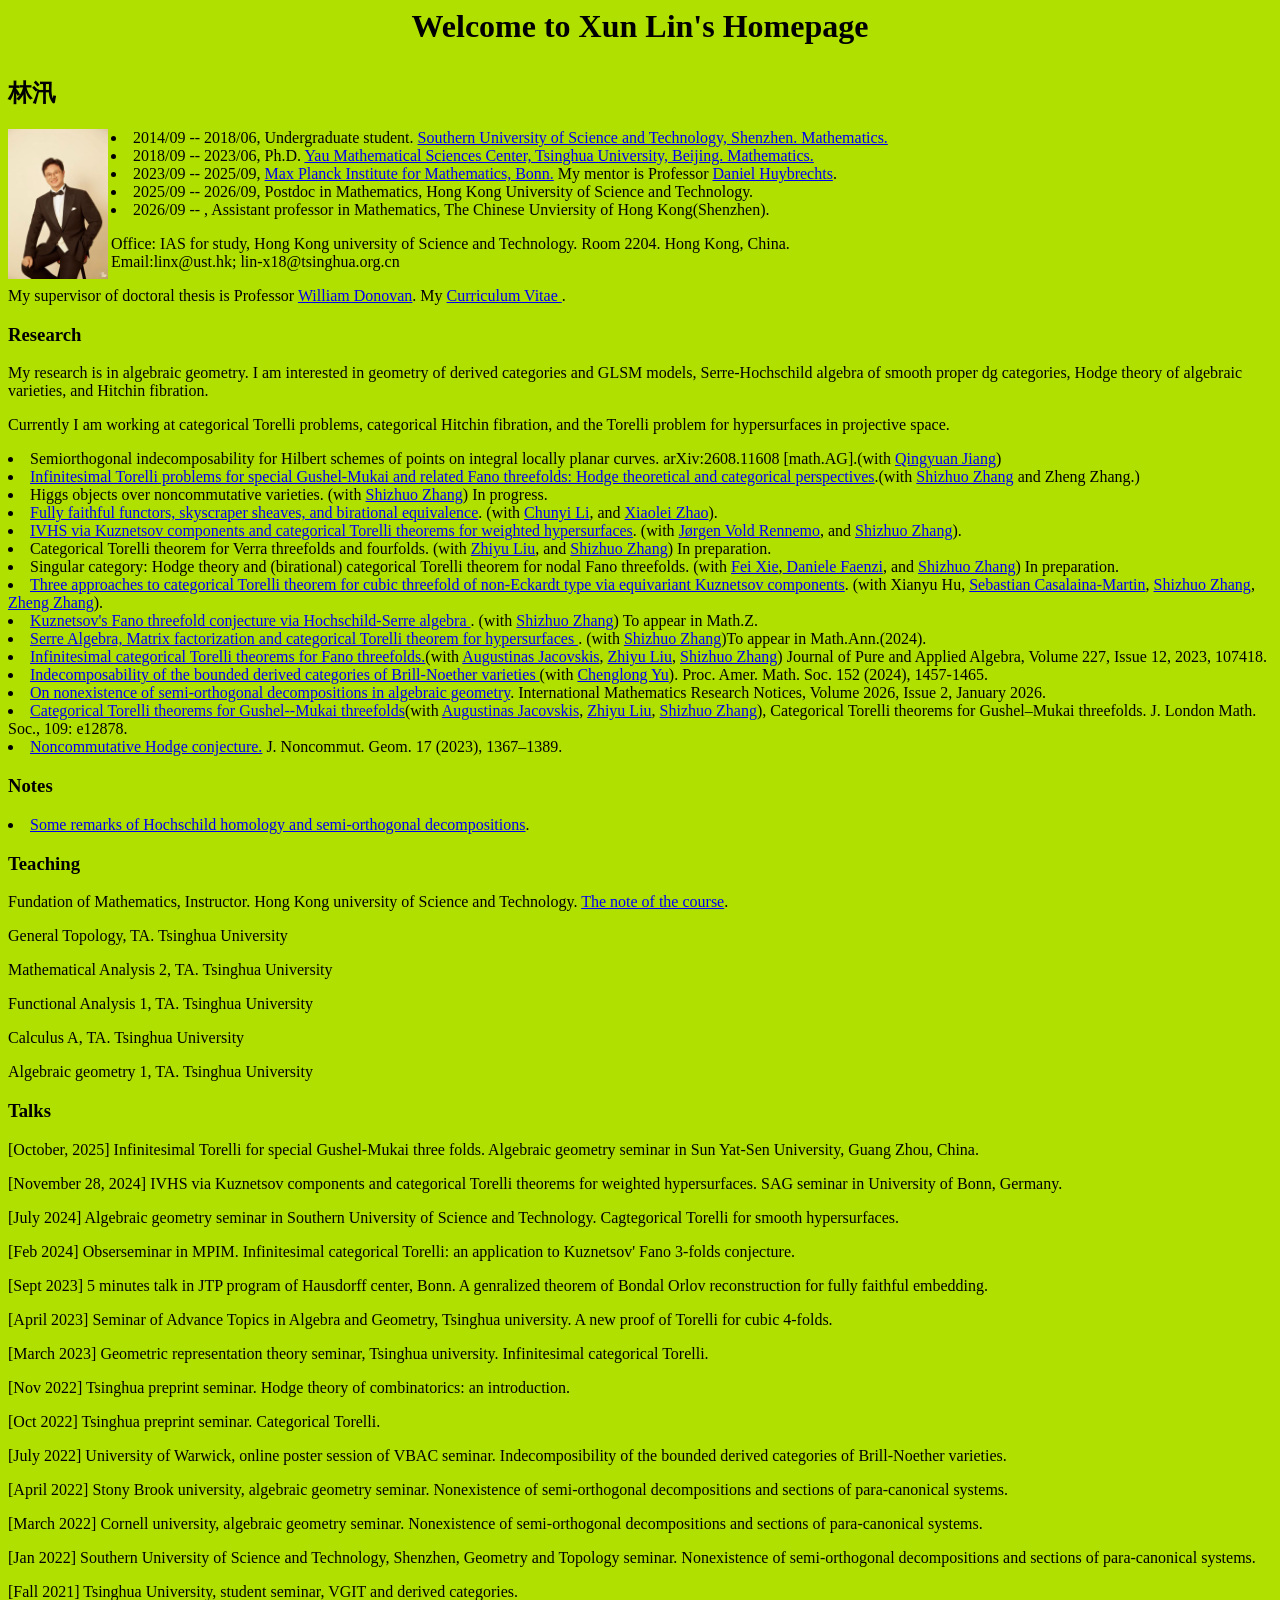
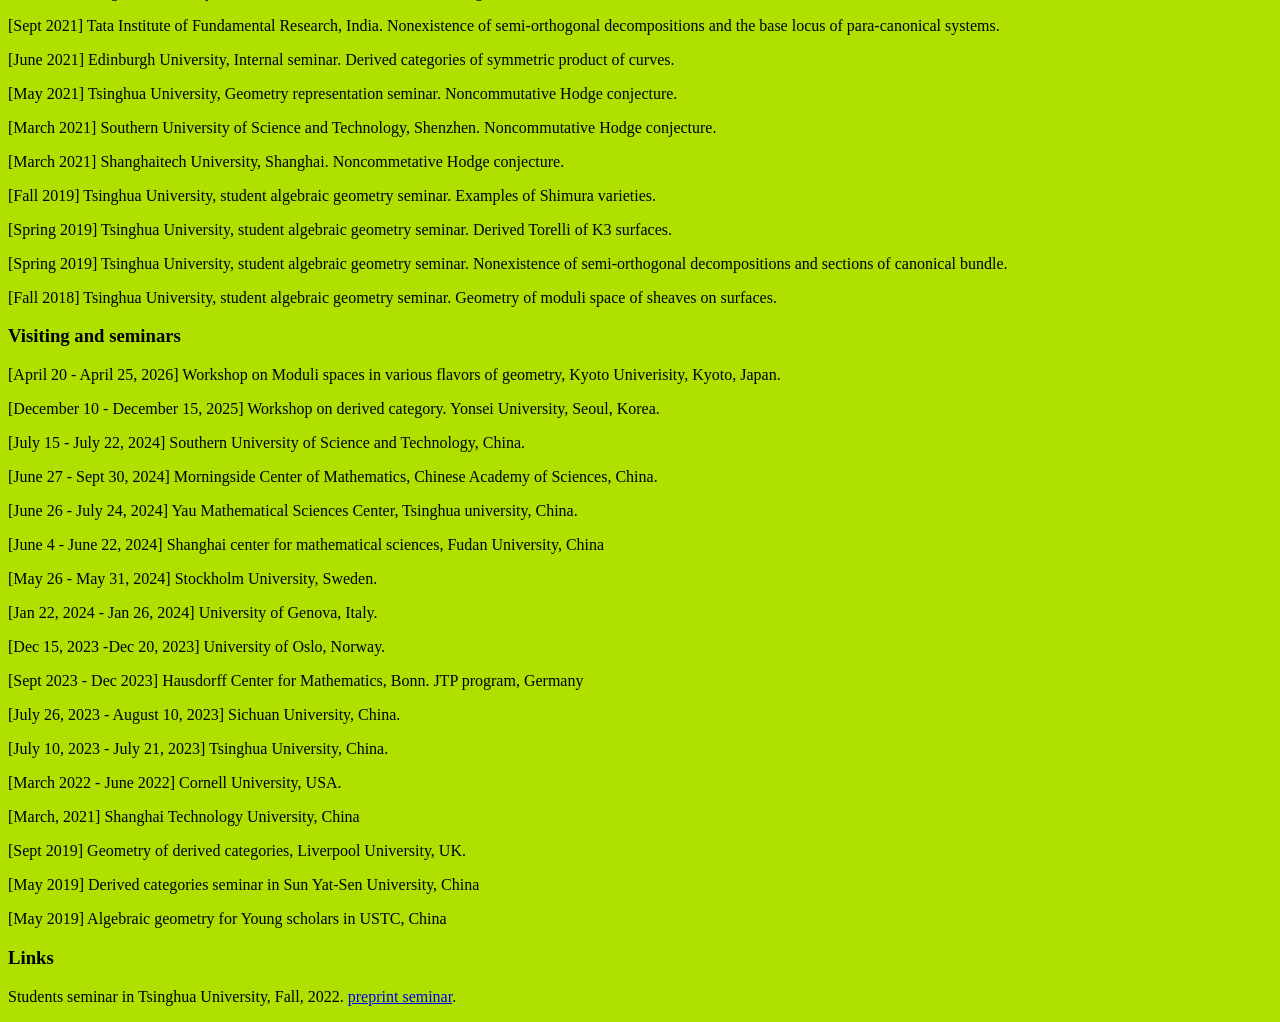
==== index.html @ 2ddc4db8 "Update index.html" ====
<html>

<head>
<meta name="google-site-verification" content="F8Zy3hkiEHh2p5oVhIkmR-7hVDAzdDINQNg4zfOXUcc" />
 


<title>Xun Lin Homepage</title>
 
</head>

<body bgcolor="bronze yellow">


<h1> <p align="center">Welcome to Xun Lin's Homepage<h1></p>
<h2>林汛</h2>
 <P STYLE="margin-bottom: 0.1in"><IMG SRC="IMG_0484.jpeg" NAME="graphics1" ALIGN=LEFT WIDTH=100 HEIGHT=150 BORDER=0></P>
          
 <Li> 2014/09 -- 2018/06, Undergraduate student. <a href="https://math.sustech.edu.cn/?lang=zh">Southern University of Science and Technology, Shenzhen. Mathematics.</a> 
 <Li> 2018/09 -- 2023/06, Ph.D. <a href="https://ymsc.tsinghua.edu.cn/index.htm">Yau Mathematical Sciences Center, Tsinghua University, Beijing. Mathematics.</a>
 <Li> 2023/09 -- 2025/09, <a href="https://www.mpim-bonn.mpg.de/"> Max Planck Institute for Mathematics, Bonn.</a> My mentor is Professor <a href= "http://www.math.uni-bonn.de/~huybrech/">Daniel Huybrechts</a>.  
 <Li> 2025/09 -- 2026/09, Postdoc in Mathematics, Hong Kong University of Science and Technology.
 <Li> 2026/09 -- , Assistant professor in Mathematics, The Chinese Unviersity of Hong Kong(Shenzhen).
  <p>Office: IAS for study, Hong Kong university of Science and Technology. Room 2204. Hong Kong, China.  <br> Email:linx@ust.hk; lin-x18@tsinghua.org.cn </p>
  <p> My supervisor of doctoral thesis is Professor <a href="https://w-donovan.github.io/research.html">William Donovan</a>. My <a href="Xun_Lin_CV.pdf"=> Curriculum Vitae </a>.</p>


 
<h3>Research</h3>
 <p> My research is in algebraic geometry. I am interested in geometry of derived categories and GLSM models, Serre-Hochschild algebra of smooth proper dg categories, Hodge theory of algebraic varieties, and Hitchin fibration.</p>
<p> Currently I am working at categorical Torelli problems, categorical Hitchin fibration, and the Torelli problem for hypersurfaces in projective space. </p>
<Li><a href="https://arxiv.org/abs/2608.11608"> </a>Semiorthogonal indecomposability for Hilbert schemes of points on integral locally planar curves.	arXiv:2608.11608 [math.AG].(with <a href="https://sites.google.com/view/qyjiang"> Qingyuan Jiang</a>)
<Li> <a href="https://arxiv.org/abs/2507.06995">Infinitesimal Torelli problems for special Gushel-Mukai and related Fano threefolds: Hodge theoretical and categorical perspectives</a>.(with <a href="https://sites.google.com/view/shizhuozhang/home">Shizhuo Zhang</a> and Zheng Zhang.)
<Li> Higgs objects over noncommutative varieties. (with <a href="https://sites.google.com/view/shizhuozhang/home">Shizhuo Zhang</a>) In progress.
<Li> <a href="https://arxiv.org/abs/2402.12573">Fully faithful functors, skyscraper sheaves, and birational equivalence</a>. (with <a href="https://sites.google.com/site/chunyili0401/chunyi-li">Chunyi Li</a>, and <a href="https://sites.google.com/site/xiaoleizhaoswebsite/">Xiaolei Zhao</a>).
<Li> <a href="http://export.arxiv.org/abs/2408.08266">IVHS via Kuznetsov components and categorical Torelli theorems for weighted hypersurfaces</a>. (with <a href="https://sites.google.com/view/jvrennemo/home">Jørgen Vold Rennemo</a>, and <a href="https://sites.google.com/view/shizhuozhang/home">Shizhuo Zhang</a>).
<Li> Categorical Torelli theorem for Verra threefolds and fourfolds. (with <a href="https://sites.google.com/view/zhiyuliu/">Zhiyu Liu</a>, and <a href="https://sites.google.com/view/shizhuozhang/home">Shizhuo Zhang</a>) In preparation.
<Li> Singular category: Hodge theory and (birational) categorical Torelli theorem for nodal Fano threefolds. (with <a href="https://sites.google.com/site/feixiemath/">Fei Xie</a>,<a href="http://dfaenzi.perso.math.cnrs.fr/"> Daniele Faenzi</a>, and <a href="https://sites.google.com/view/shizhuozhang/home">Shizhuo Zhang</a>) In preparation.
<Li> <a href="https://arxiv.org/abs/2405.20554">Three approaches to categorical Torelli theorem for cubic threefold of non-Eckardt type via equivariant Kuznetsov components</a>. (with Xianyu Hu, <a href="https://math.colorado.edu/~casa/">Sebastian Casalaina-Martin</a>, <a href="https://sites.google.com/view/shizhuozhang/home"> Shizhuo Zhang</a>, <a href="https://ims.shanghaitech.edu.cn/2020/0730/c4741a54467/page.htm">Zheng Zhang</a>).
<Li> <a href="https://arxiv.org/abs/2311.06450"> Kuznetsov's Fano threefold conjecture via Hochschild-Serre algebra </a>. (with <a href="https://sites.google.com/view/shizhuozhang/home">Shizhuo Zhang</a>) To appear in Math.Z.
<Li> <a href="https://link.springer.com/content/pdf/10.1007/s00208-024-02915-8.pdf"> Serre Algebra, Matrix factorization and categorical Torelli theorem for hypersurfaces </a>. (with <a href="https://sites.google.com/view/shizhuozhang/home">Shizhuo Zhang</a>)To appear in Math.Ann.(2024).
<li> <a href="https://www.sciencedirect.com/science/article/pii/S0022404923001019">Infinitesimal categorical Torelli theorems for Fano threefolds.</a>(with <a href="https://ajacovskis.github.io/">Augustinas Jacovskis</a>, <a href="https://sites.google.com/view/zhiyuliu/">Zhiyu Liu</a>, <a href="https://sites.google.com/view/shizhuozhang/home">Shizhuo Zhang</a>) Journal of Pure and Applied Algebra,
Volume 227, Issue 12,
2023,
107418.
<li> <a href="https://www.ams.org/journals/proc/2024-152-04/S0002-9939-2024-16654-5/S0002-9939-2024-16654-5.pdf">Indecomposability of the bounded derived categories of Brill-Noether varieties </a>(with <a href="https://www2.math.upenn.edu/~yucl18/">Chenglong Yu</a>). Proc. Amer. Math. Soc. 152 (2024), 1457-1465.</li>
<li> <a href="https://doi.org/10.1093/imrn/rnag002">On nonexistence of semi-orthogonal decompositions in algebraic geometry</a>. International Mathematics Research Notices, Volume 2026, Issue 2, January 2026.</li>
<li> <a href="https://londmathsoc.onlinelibrary.wiley.com/doi/epdf/10.1112/jlms.12878">Categorical Torelli theorems for Gushel--Mukai threefolds</a>(with <a href="https://ajacovskis.github.io/">Augustinas Jacovskis</a>, <a href="https://sites.google.com/view/zhiyuliu/">Zhiyu Liu</a>, <a href="https://sites.google.com/view/shizhuozhang/home">Shizhuo Zhang</a>), Categorical Torelli theorems for Gushel–Mukai threefolds. J. London Math. Soc., 109: e12878. </li>
<li> <a href="https://ems.press/content/serial-article-files/31056">Noncommutative Hodge conjecture.</a> J. Noncommut. Geom. 17 (2023), 1367–1389.</li>
<h3>Notes </h3>
<li> <a href="https://arxiv.org/abs/2112.10312">Some remarks of Hochschild homology and semi-orthogonal decompositions</a>.</li>
 
<h3>Teaching </h3>
 
<p>Fundation of Mathematics, Instructor. Hong Kong university of Science and Technology. <a href="Lecture_of_foundation_of_mathematics.pdf">The note of the course</a>.
<p>General Topology, TA. Tsinghua University</p>
<p>Mathematical Analysis 2, TA. Tsinghua University</p>
<p>Functional Analysis 1, TA. Tsinghua University</p>
<p>Calculus A, TA. Tsinghua University</p>
<p>Algebraic geometry 1, TA. Tsinghua University</p>
<h3>Talks</h3>
<p>[October, 2025] Infinitesimal Torelli for special Gushel-Mukai three folds. Algebraic geometry seminar in Sun Yat-Sen University, Guang Zhou, China.
  
<p>[November 28, 2024] IVHS via Kuznetsov components and categorical Torelli theorems for weighted hypersurfaces. SAG seminar in University of Bonn, Germany.
  
<p>[July 2024] Algebraic geometry seminar in Southern University of Science and Technology. Cagtegorical Torelli for smooth hypersurfaces.</p>
 
<p>[Feb 2024] Obserseminar in MPIM. Infinitesimal categorical Torelli: an application to Kuznetsov' Fano 3-folds conjecture.</p>
 
<p>[Sept 2023] 5 minutes talk in JTP program of Hausdorff center, Bonn. A genralized theorem of Bondal Orlov reconstruction for fully faithful embedding.</p>
 
<p>[April 2023] Seminar of Advance Topics in Algebra and Geometry, Tsinghua university. A new proof of Torelli for cubic 4-folds.</p> 
 
<p>[March 2023] Geometric representation theory seminar, Tsinghua university. Infinitesimal categorical Torelli.</p>
 
<p>[Nov 2022] Tsinghua preprint seminar. Hodge theory of combinatorics: an introduction.</p>
 
<p>[Oct 2022] Tsinghua preprint seminar. Categorical Torelli.</p>

<p>[July 2022] University of Warwick, online poster session of VBAC seminar. 
Indecomposibility of the bounded derived categories of Brill-Noether varieties.</p>

<p>[April 2022]
Stony Brook university, algebraic geometry seminar. Nonexistence of semi-orthogonal decompositions and sections of para-canonical systems. </p>

<p>[March 2022]
Cornell university, algebraic geometry seminar. Nonexistence of semi-orthogonal decompositions and sections of para-canonical systems.</p>

<p>[Jan 2022]
Southern University of Science and Technology, Shenzhen, Geometry and Topology seminar. Nonexistence of semi-orthogonal decompositions and sections of para-canonical systems.</p>

<p>[Fall 2021]
Tsinghua University, student seminar, VGIT and derived categories.</p>

<p>[Sept 2021]
Tata Institute of Fundamental Research, India. Nonexistence of semi-orthogonal decompositions and the base locus of para-canonical systems.</p>

<p>[June 2021]
Edinburgh University, Internal seminar. Derived categories of symmetric product of curves.</p>

<p>[May 2021] 
Tsinghua University, Geometry representation seminar. Noncommutative Hodge conjecture.</p>

<p>[March 2021]
Southern University of Science and Technology, Shenzhen. Noncommutative Hodge conjecture.</p>

<p>[March 2021]
Shanghaitech University, Shanghai. Noncommetative Hodge conjecture.</p>

<p>[Fall 2019]
Tsinghua University, student algebraic geometry seminar. Examples of Shimura varieties.</p>

<p>[Spring 2019]
Tsinghua University, student algebraic geometry seminar. Derived Torelli of K3 surfaces.</p>

<p>[Spring 2019]
Tsinghua University, student algebraic geometry seminar. Nonexistence of semi-orthogonal decompositions and sections of canonical bundle.</p>

<p>[Fall 2018] 
Tsinghua University, student algebraic geometry seminar. Geometry of moduli space of sheaves on surfaces.</p>

<h3>Visiting and seminars</h3>
<p>[April 20 - April 25, 2026] Workshop on Moduli spaces in various flavors of geometry, Kyoto Univerisity, Kyoto, Japan.
 
<p>[December 10 - December 15, 2025] Workshop on derived category. Yonsei University, Seoul, Korea.
 
<p>[July 15 - July 22, 2024] Southern University of Science and Technology,
China.</p>
 
<p>[June 27 - Sept 30, 2024] Morningside Center of Mathematics, Chinese Academy of Sciences, China.</p>
 
<p>[June 26 - July 24, 2024] Yau Mathematical Sciences Center, Tsinghua university, China.</p>
 
<p>[June 4 - June 22, 2024]
Shanghai center for mathematical sciences, Fudan University, China</p>
 
<p> [May 26 - May 31, 2024]
 Stockholm University, Sweden.</p>
 
<p> [Jan 22, 2024 - Jan 26, 2024]
University of Genova, Italy.</p> 
 
<p> [Dec 15, 2023 -Dec 20,  2023]
University of Oslo, Norway.</p> 
 
<p> [Sept 2023 - Dec 2023]
Hausdorff Center for Mathematics, Bonn. JTP program, Germany</p> 
 
<p> [July 26, 2023 - August 10, 2023]
Sichuan University, China.</p> 
 
<p>[July 10, 2023 - July 21, 2023]
Tsinghua University, China.</p>
 
<p>[March 2022 - June 2022]    
Cornell University, USA.</p>

<p>[March, 2021] 
Shanghai Technology University, China</pl>

<p>[Sept 2019] Geometry of derived categories, Liverpool University, UK.</p>

<p>[May 2019] 
Derived categories seminar in Sun Yat-Sen University, China</p>
     
<p>[May 2019] 
Algebraic geometry for Young scholars in USTC, China</p>
     
<h3>Links</h3>
<p>Students seminar in Tsinghua University, Fall, 2022. <a href="https://xunlin0.github.io">preprint seminar</a>.</p>
     

 

 
 
</body>
</html>
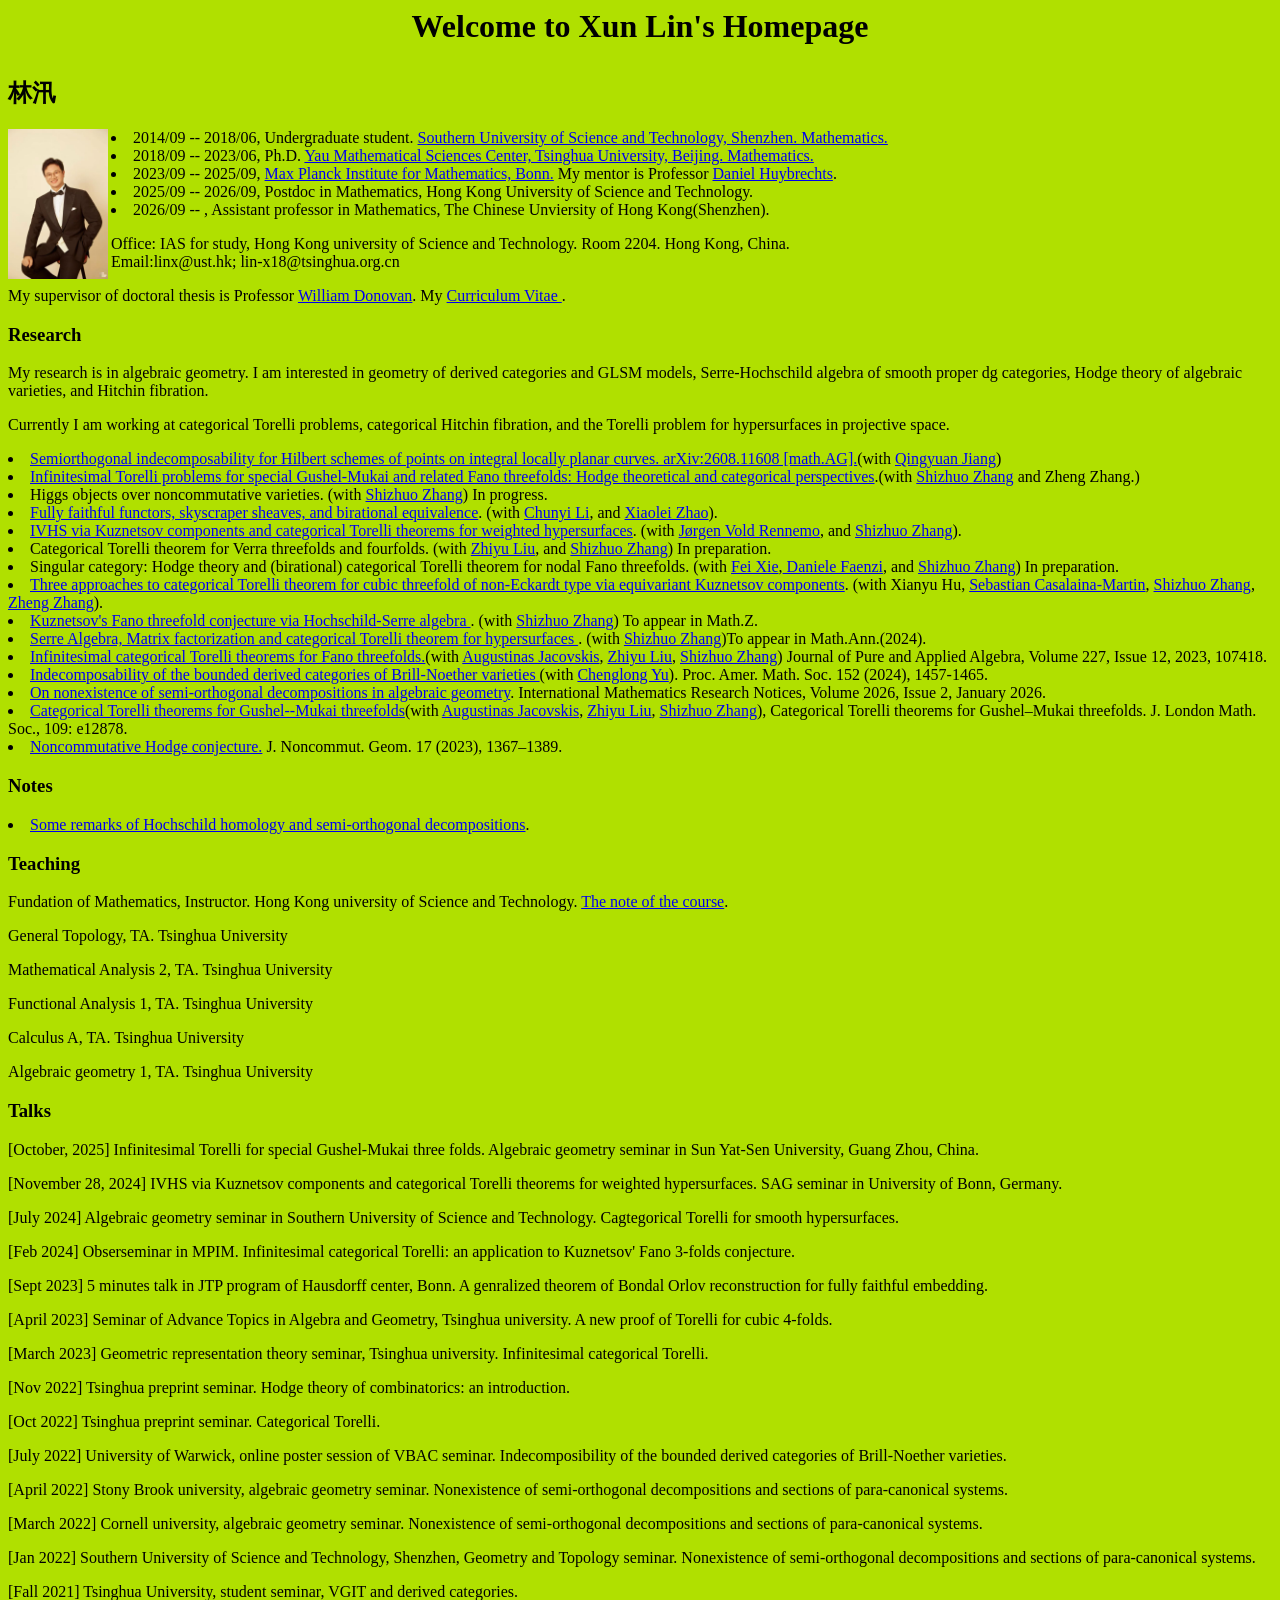
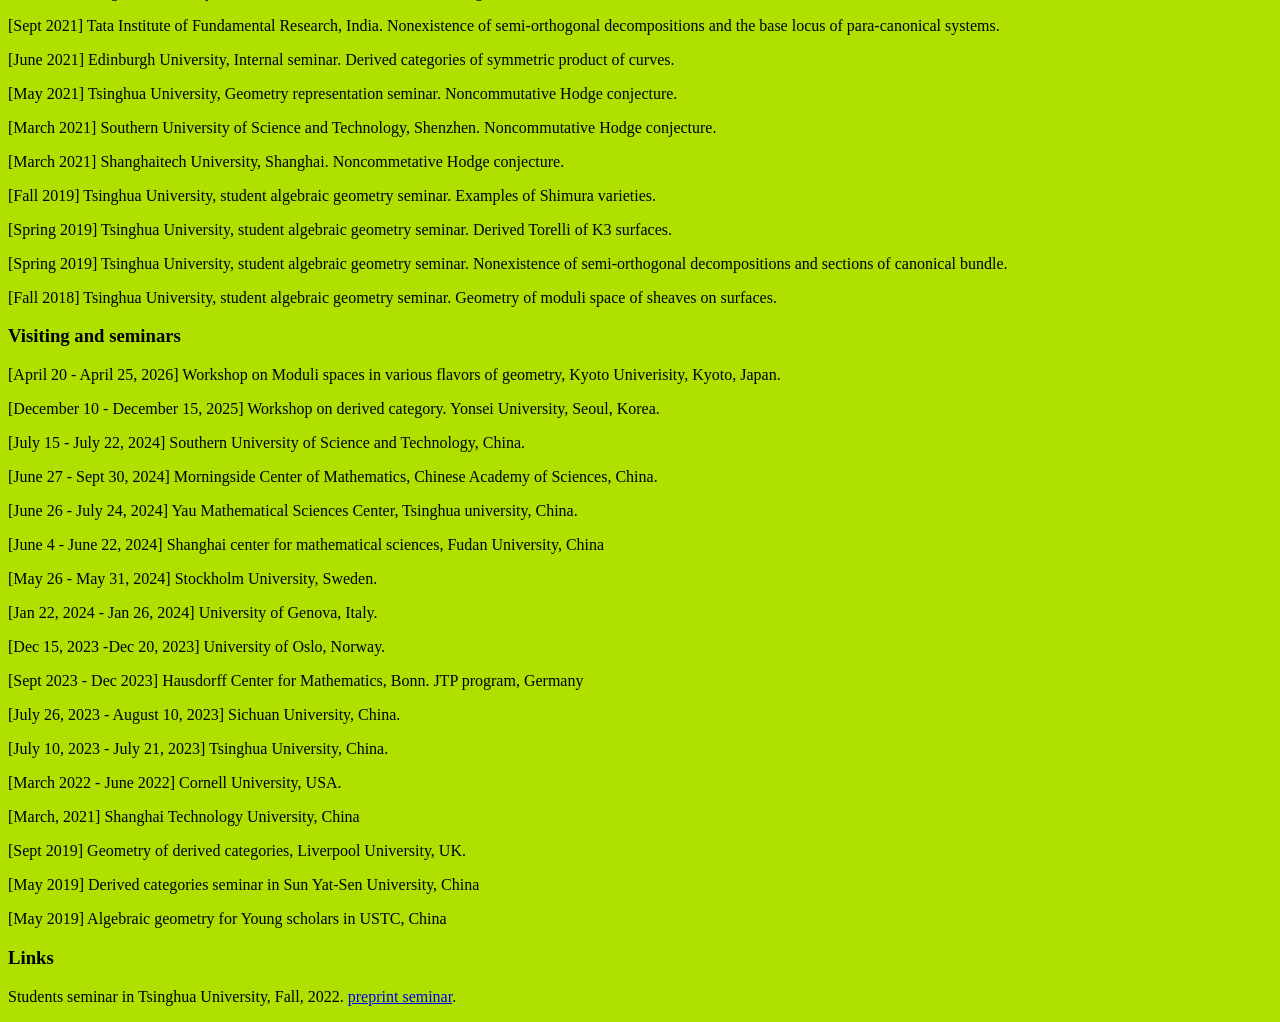
==== commit d197406e: "Update index.html" ====
--- a/index.html
+++ b/index.html
@@ -29,7 +29,7 @@
 <h3>Research</h3>
  <p> My research is in algebraic geometry. I am interested in geometry of derived categories and GLSM models, Serre-Hochschild algebra of smooth proper dg categories, Hodge theory of algebraic varieties, and Hitchin fibration.</p>
 <p> Currently I am working at categorical Torelli problems, categorical Hitchin fibration, and the Torelli problem for hypersurfaces in projective space. </p>
-<Li><a href="https://arxiv.org/abs/2608.11608"> </a>Semiorthogonal indecomposability for Hilbert schemes of points on integral locally planar curves.	arXiv:2608.11608 [math.AG].(with <a href="https://sites.google.com/view/qyjiang"> Qingyuan Jiang</a>)
+<Li><a href="https://arxiv.org/abs/2608.11608"> Semiorthogonal indecomposability for Hilbert schemes of points on integral locally planar curves.	arXiv:2608.11608 [math.AG].</a>(with <a href="https://sites.google.com/view/qyjiang"> Qingyuan Jiang</a>)
 <Li> <a href="https://arxiv.org/abs/2507.06995">Infinitesimal Torelli problems for special Gushel-Mukai and related Fano threefolds: Hodge theoretical and categorical perspectives</a>.(with <a href="https://sites.google.com/view/shizhuozhang/home">Shizhuo Zhang</a> and Zheng Zhang.)
 <Li> Higgs objects over noncommutative varieties. (with <a href="https://sites.google.com/view/shizhuozhang/home">Shizhuo Zhang</a>) In progress.
 <Li> <a href="https://arxiv.org/abs/2402.12573">Fully faithful functors, skyscraper sheaves, and birational equivalence</a>. (with <a href="https://sites.google.com/site/chunyili0401/chunyi-li">Chunyi Li</a>, and <a href="https://sites.google.com/site/xiaoleizhaoswebsite/">Xiaolei Zhao</a>).
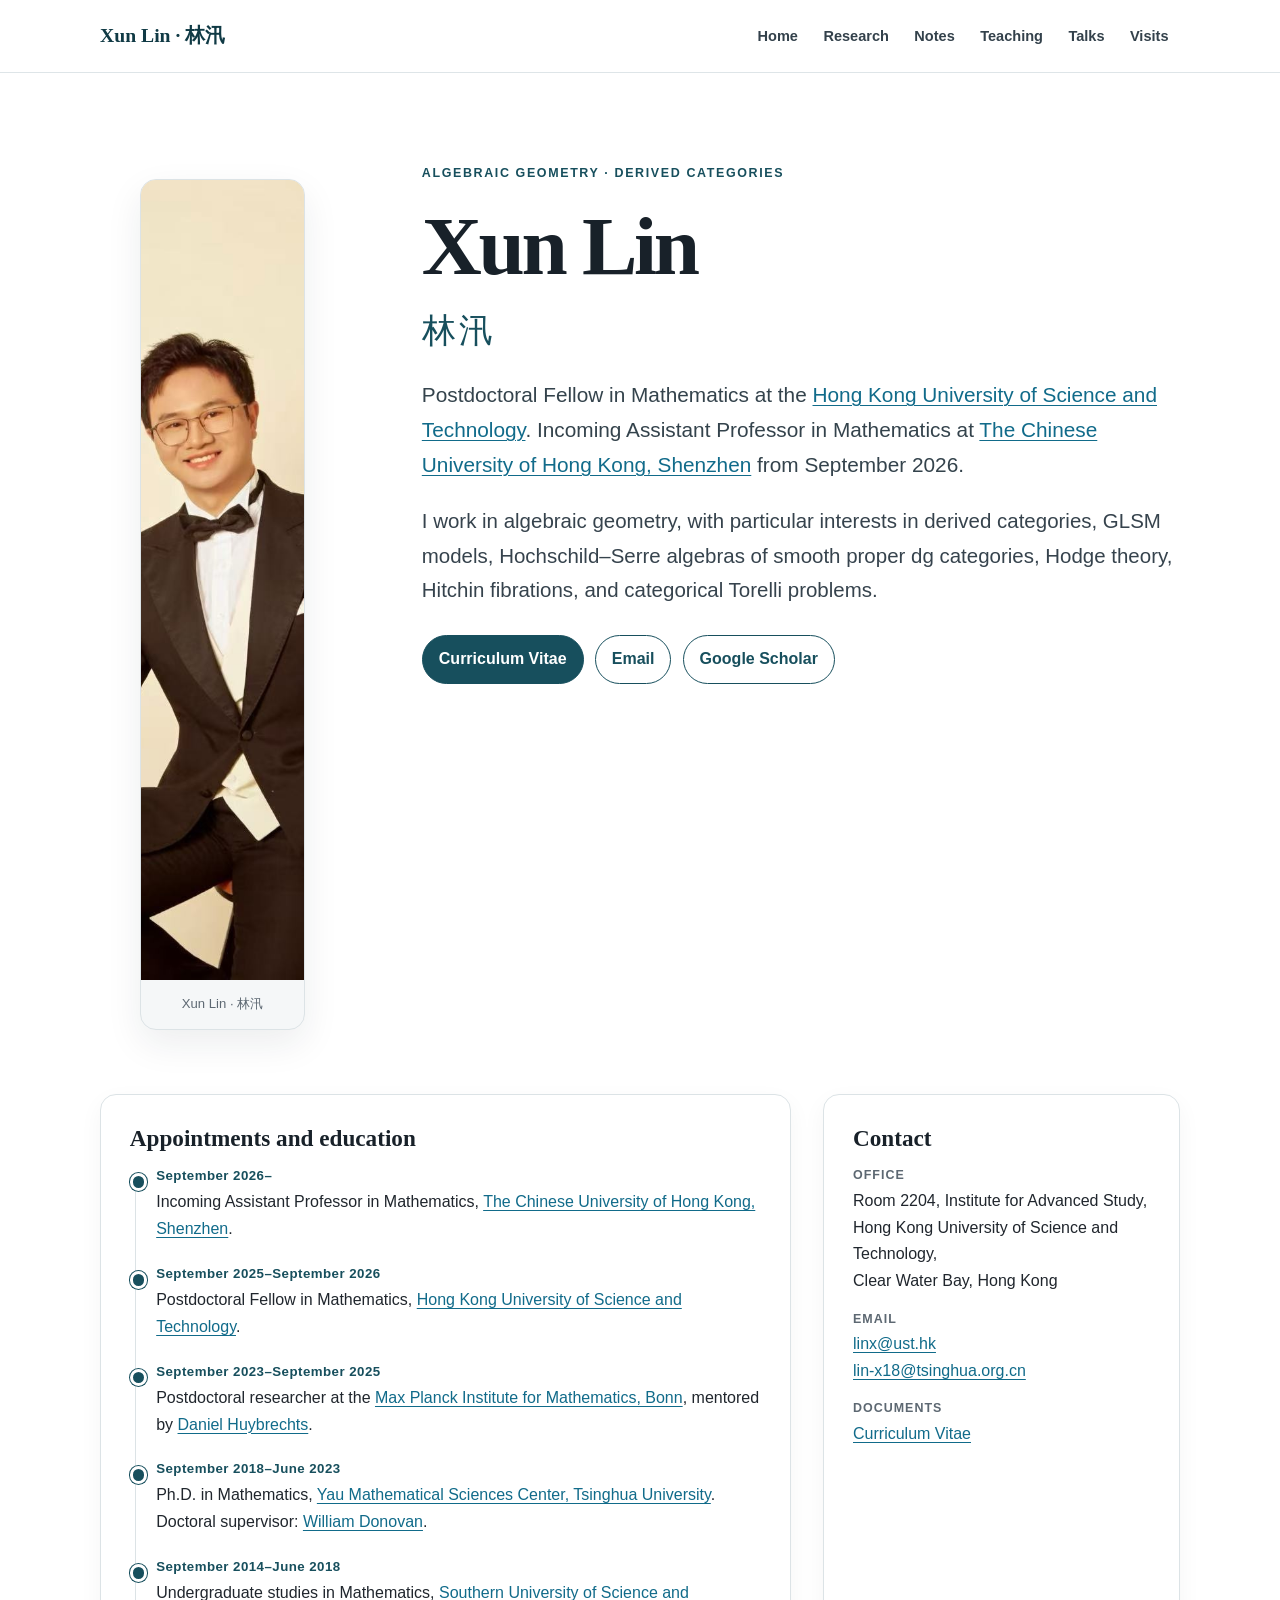
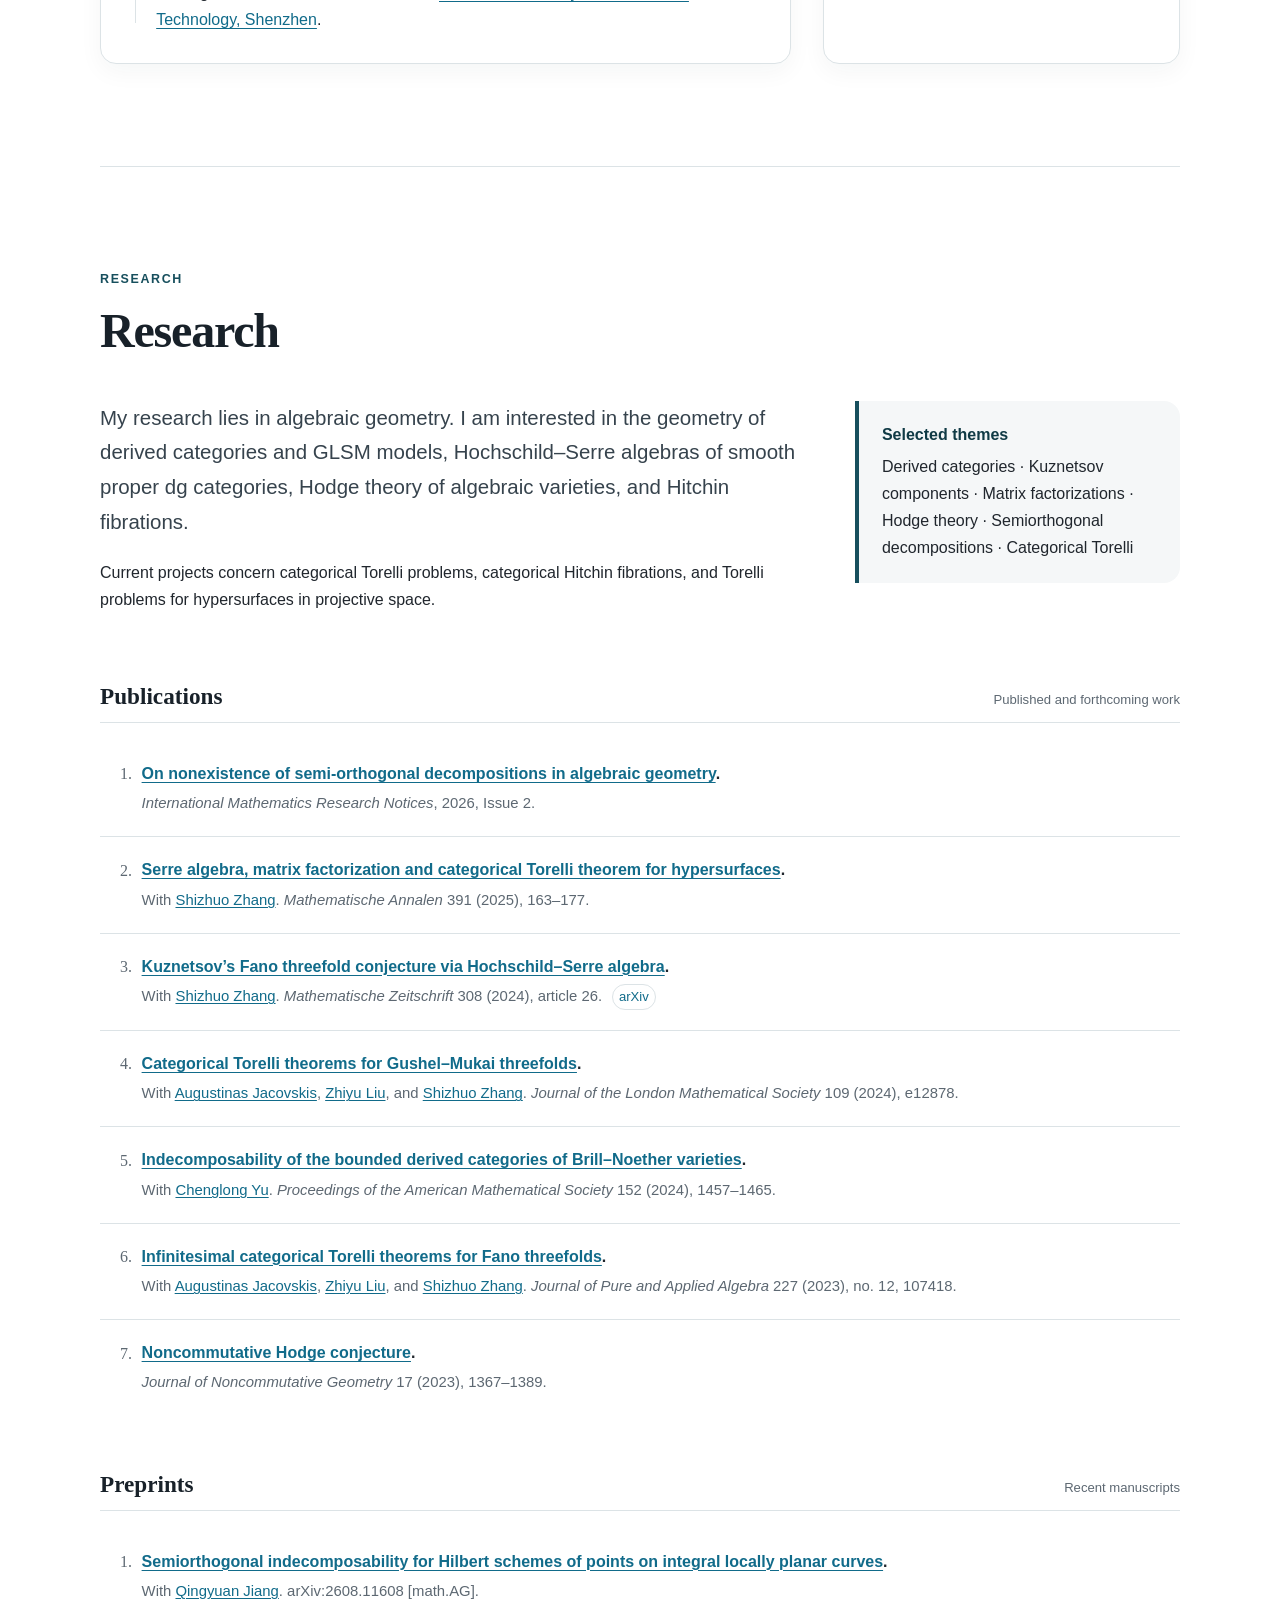
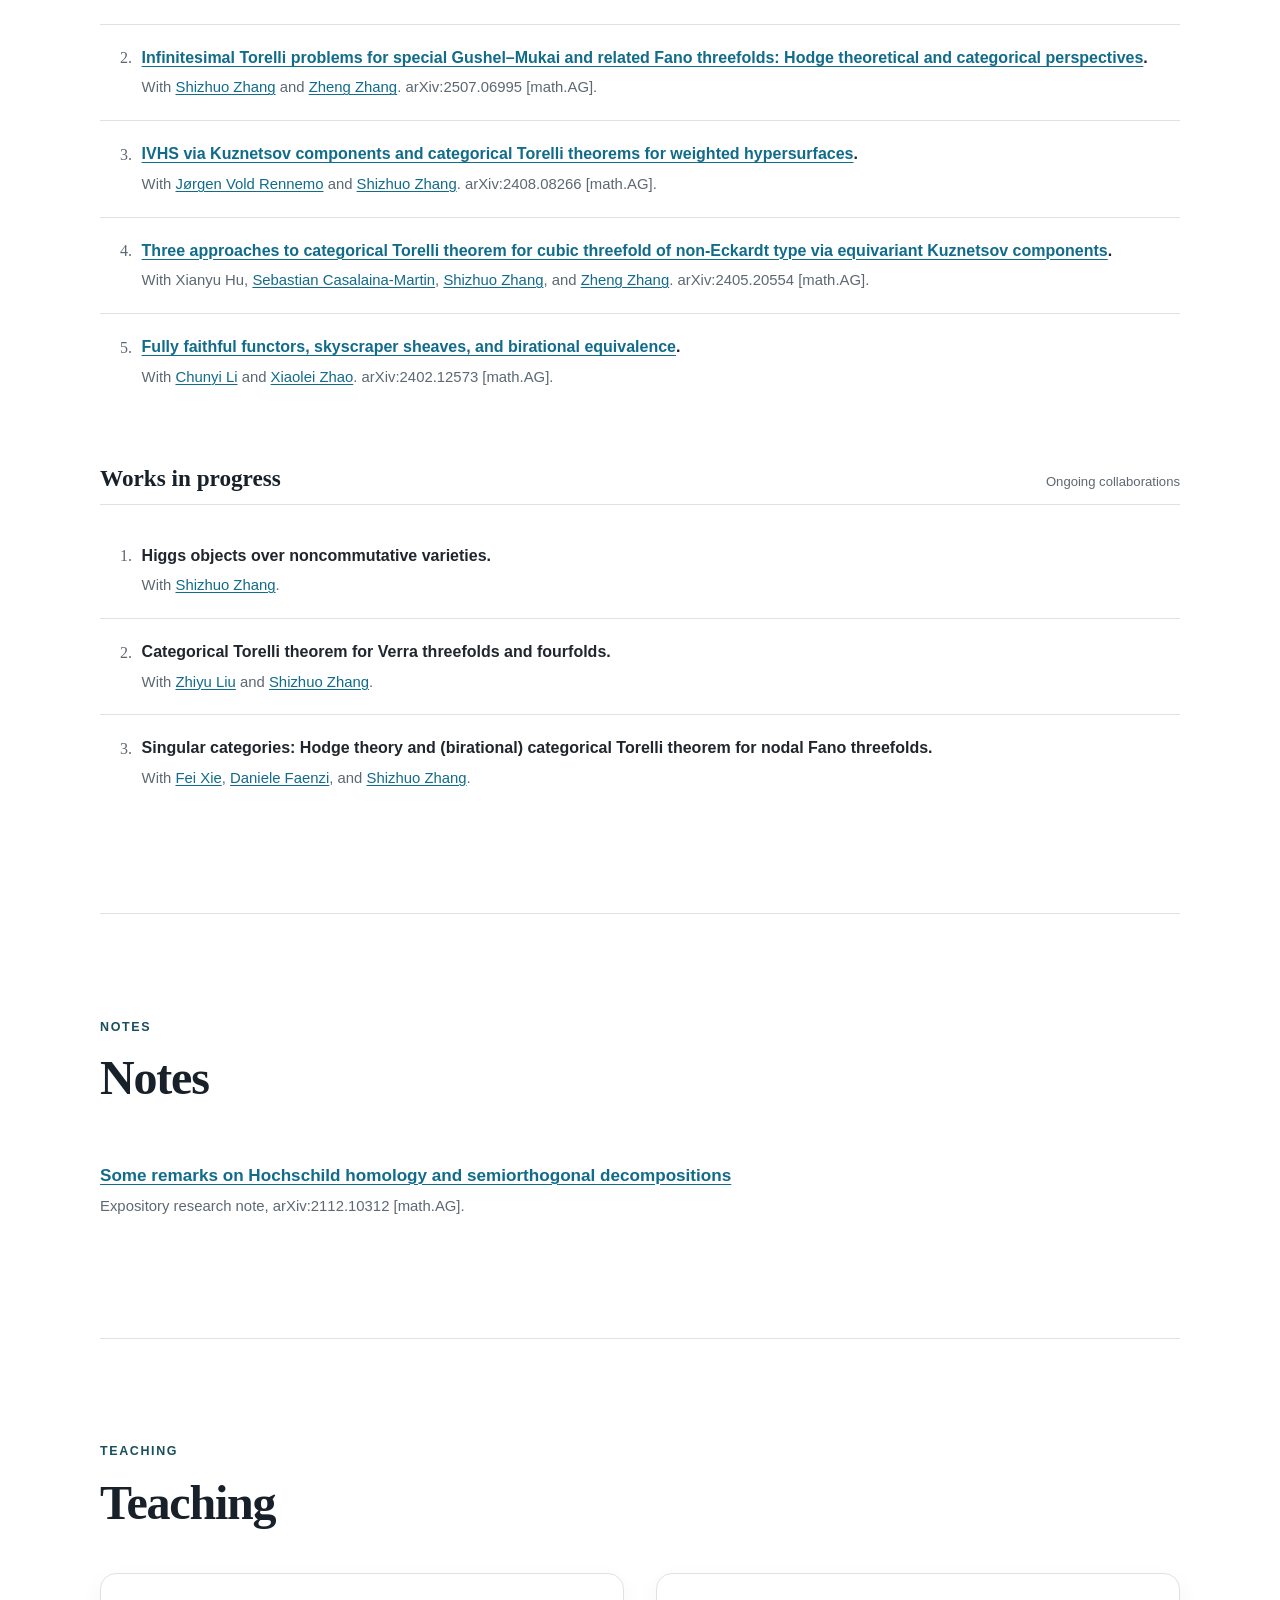
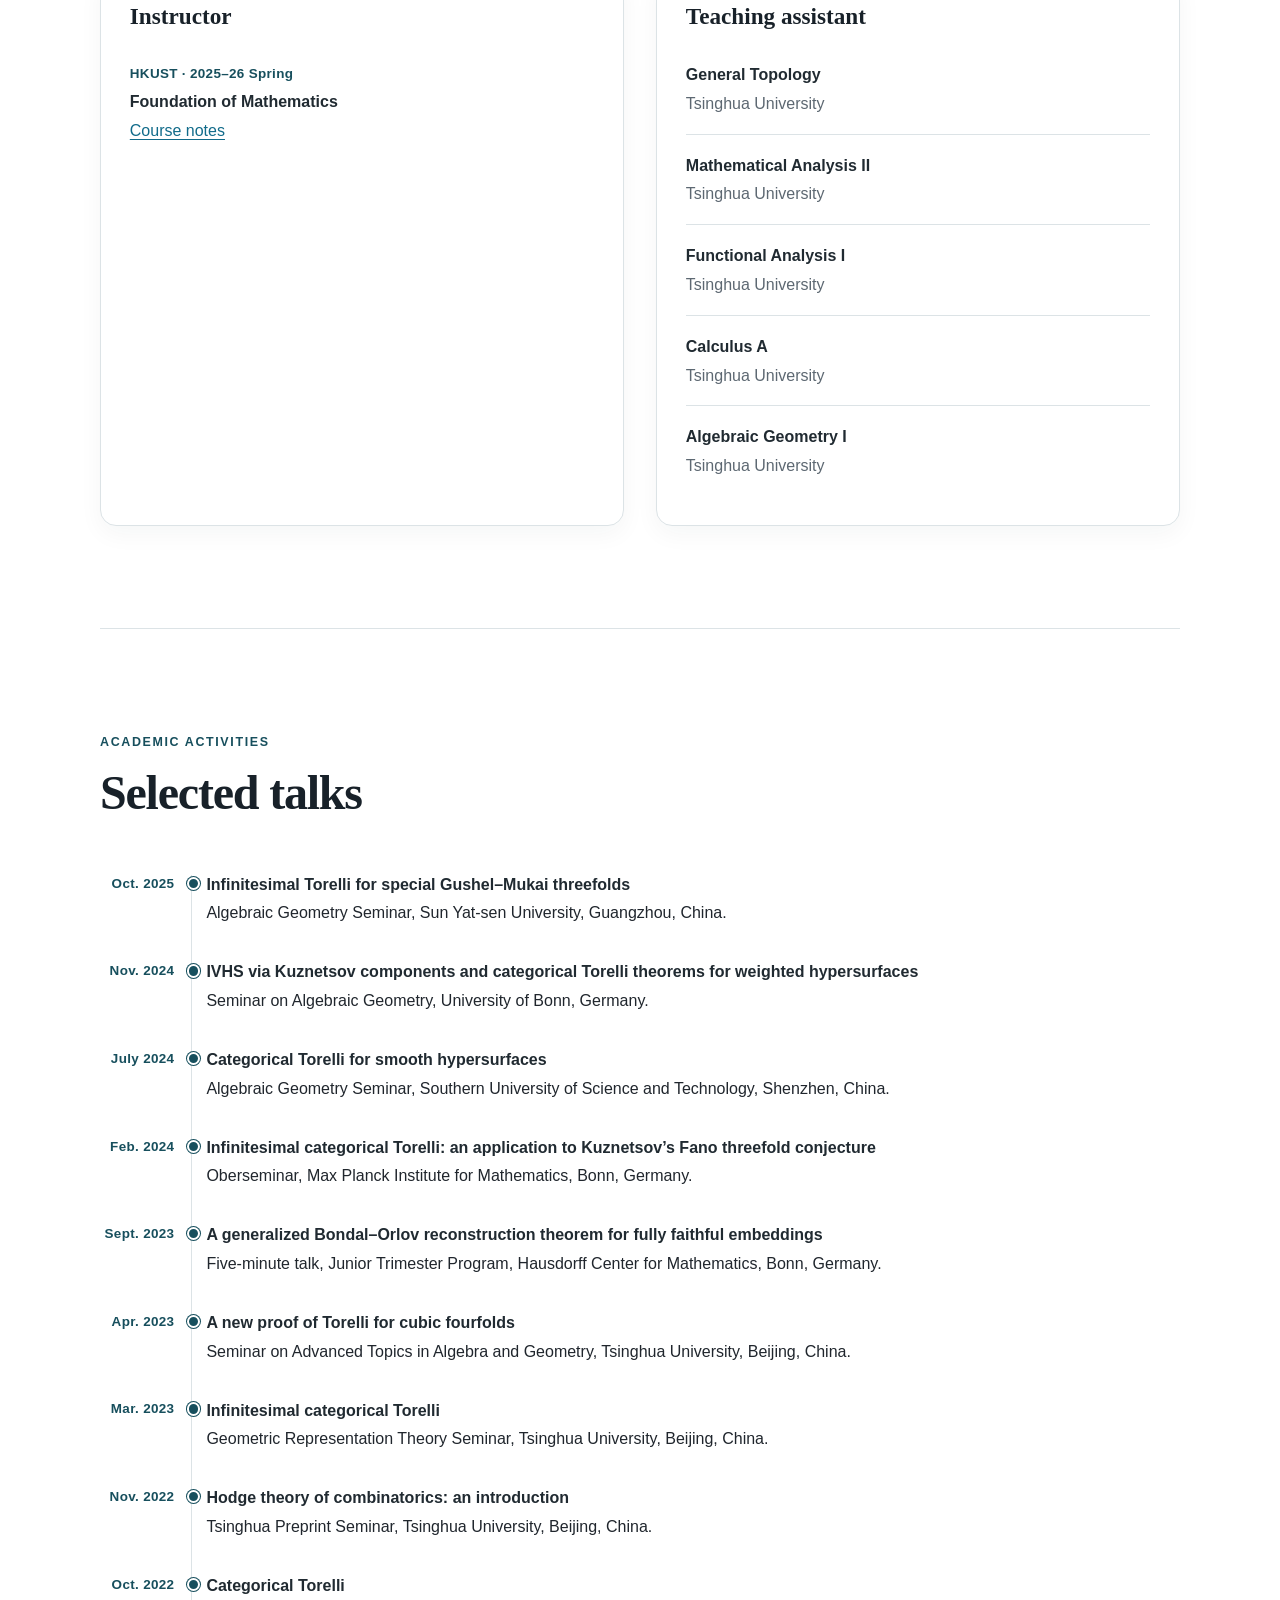
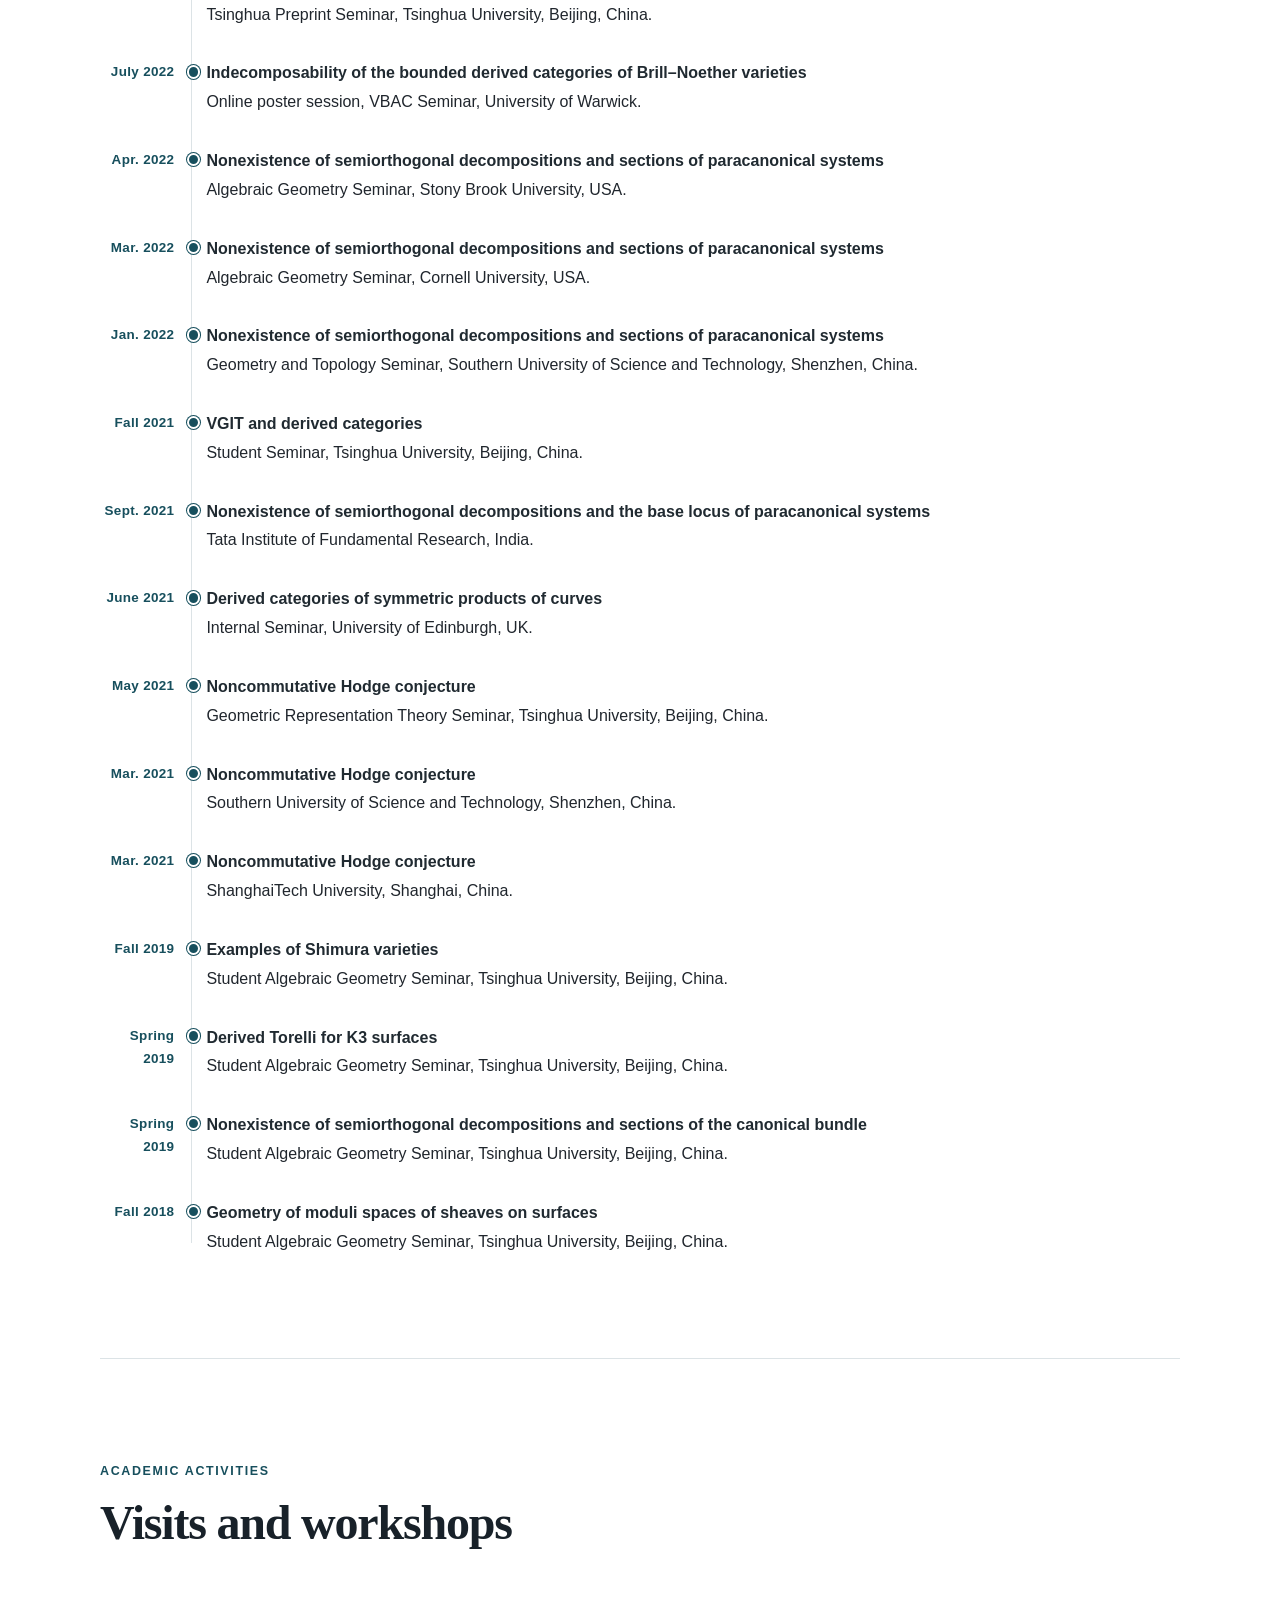
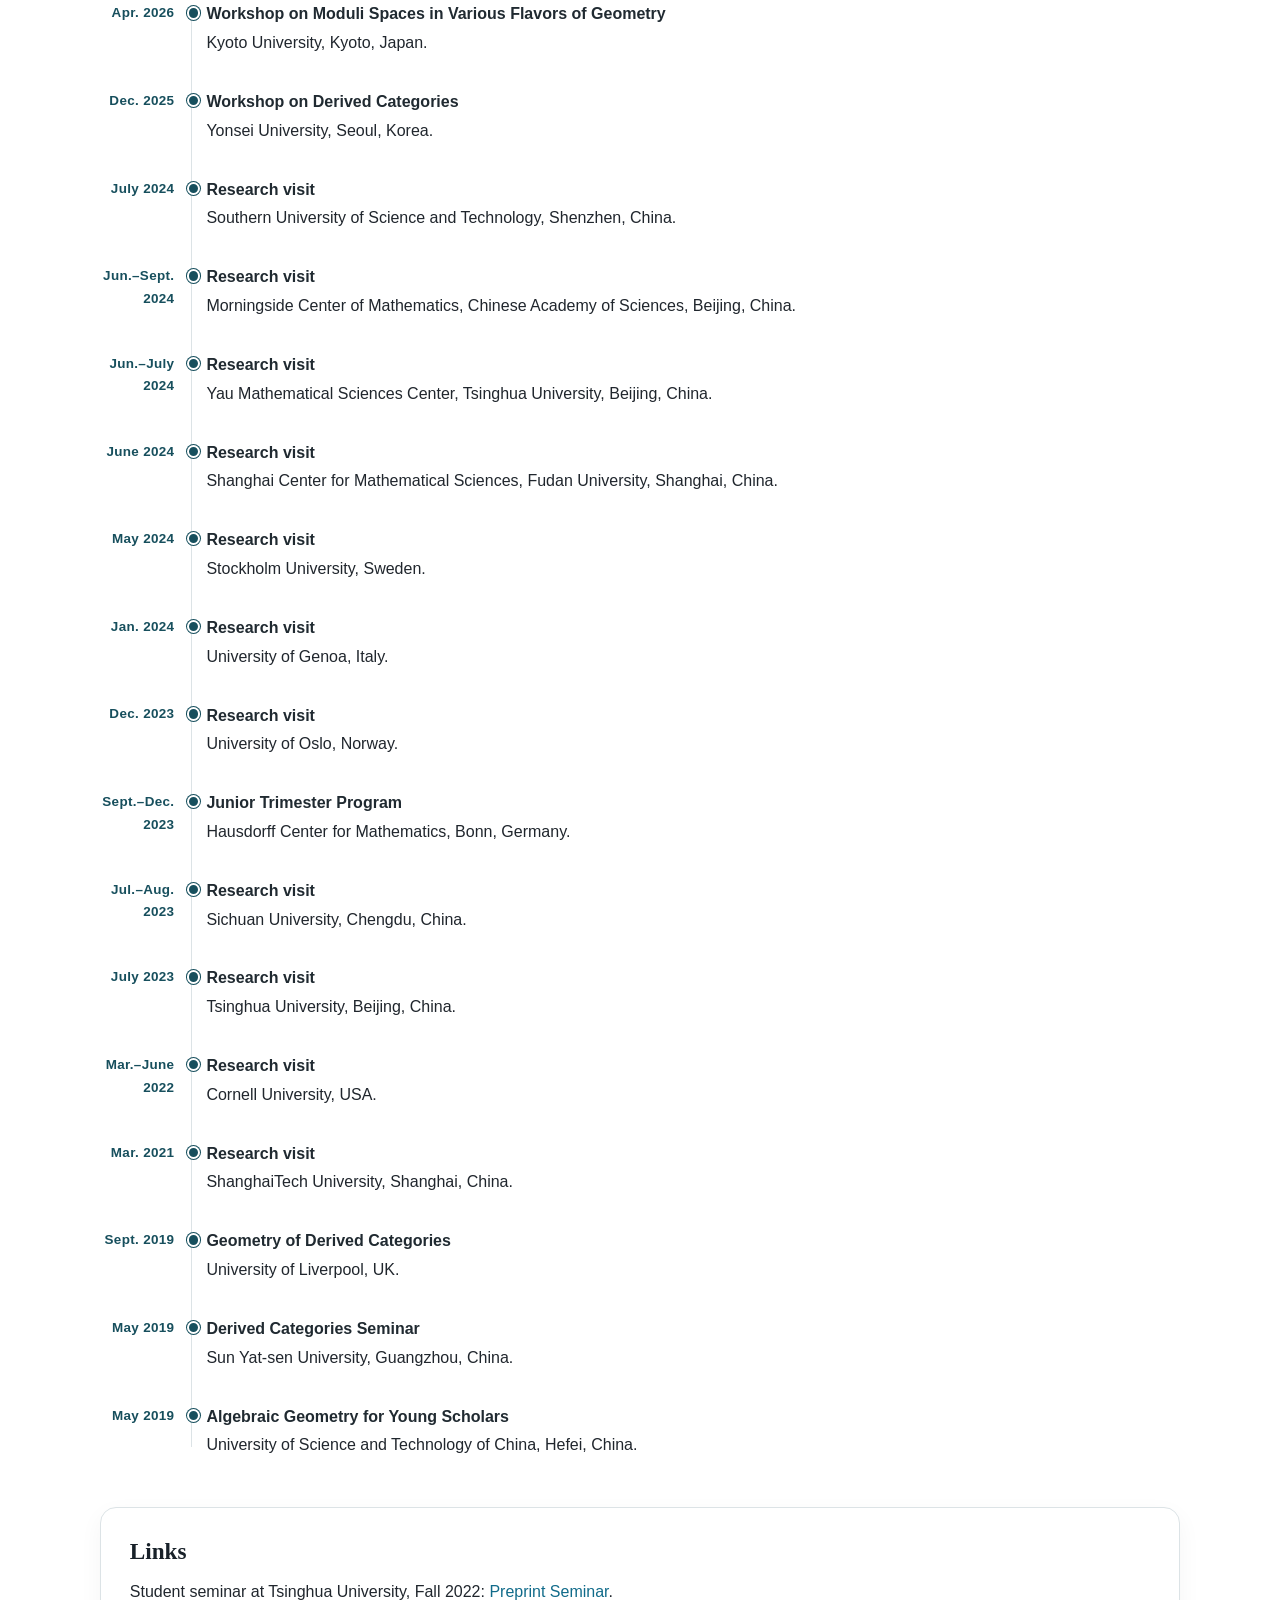
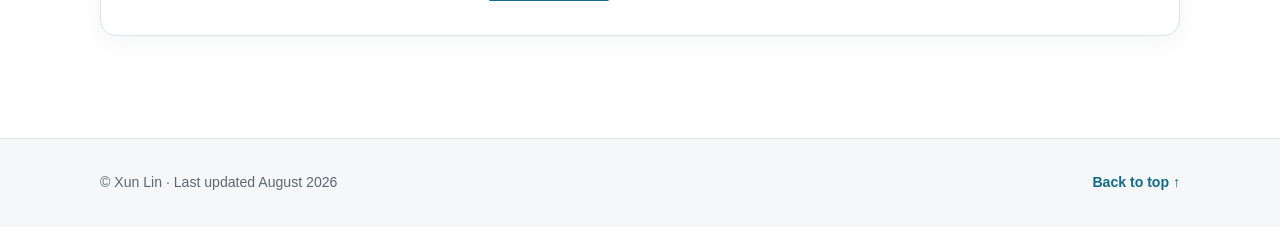
==== commit 91cbc9de: "Rename xun_lin_index.html to index.html" ====
--- a/index.html
+++ b/index.html
@@ -1,179 +1,1335 @@
-<html>
-
+<!doctype html>
+<html lang="en">
 <head>
-<meta name="google-site-verification" content="F8Zy3hkiEHh2p5oVhIkmR-7hVDAzdDINQNg4zfOXUcc" />
- 
-
-
-<title>Xun Lin Homepage</title>
- 
+  <meta charset="utf-8">
+  <meta name="viewport" content="width=device-width, initial-scale=1">
+  <meta name="description" content="Xun Lin — algebraic geometry, derived categories, Hochschild–Serre algebras, Hodge theory, and categorical Torelli problems.">
+  <meta name="google-site-verification" content="F8Zy3hkiEHh2p5oVhIkmR-7hVDAzdDINQNg4zfOXUcc">
+  <meta name="theme-color" content="#174f5d">
+
+  <title>Xun Lin | 林汛</title>
+
+  <!--
+    Keep these files in the same directory as this HTML file:
+      - IMG_0484.jpeg
+      - Xun_Lin_CV.pdf
+      - Lecture_of_foundation_of_mathematics.pdf
+  -->
+
+  <style>
+    :root {
+      --page: #ffffff;
+      --surface: #f5f7f8;
+      --surface-strong: #edf2f3;
+      --text: #20262d;
+      --muted: #5d6872;
+      --line: #dce3e6;
+      --accent: #174f5d;
+      --accent-dark: #103a45;
+      --link: #116b8a;
+      --link-hover: #0b4f68;
+      --shadow: 0 14px 36px rgba(25, 43, 52, 0.08);
+      --radius: 16px;
+      --content-width: 1080px;
+      --header-height: 72px;
+    }
+
+    * {
+      box-sizing: border-box;
+    }
+
+    html {
+      scroll-behavior: smooth;
+      scroll-padding-top: calc(var(--header-height) + 18px);
+    }
+
+    body {
+      margin: 0;
+      background: var(--page);
+      color: var(--text);
+      font-family: Arial, Helvetica, sans-serif;
+      font-size: 16px;
+      line-height: 1.68;
+      text-rendering: optimizeLegibility;
+    }
+
+    img {
+      display: block;
+      max-width: 100%;
+    }
+
+    a {
+      color: var(--link);
+      text-decoration-thickness: 1px;
+      text-underline-offset: 0.16em;
+    }
+
+    a:hover,
+    a:focus-visible {
+      color: var(--link-hover);
+    }
+
+    a:focus-visible,
+    button:focus-visible {
+      outline: 3px solid rgba(17, 107, 138, 0.3);
+      outline-offset: 3px;
+      border-radius: 4px;
+    }
+
+    h1,
+    h2,
+    h3,
+    h4 {
+      margin-top: 0;
+      color: #182129;
+      font-family: Georgia, "Times New Roman", serif;
+      font-weight: 600;
+      line-height: 1.25;
+    }
+
+    h1 {
+      margin-bottom: 0.25rem;
+      font-size: clamp(2.65rem, 7vw, 5.2rem);
+      letter-spacing: -0.04em;
+    }
+
+    h2 {
+      margin-bottom: 1.1rem;
+      font-size: clamp(2rem, 4vw, 3rem);
+      letter-spacing: -0.025em;
+    }
+
+    h3 {
+      margin-bottom: 0.8rem;
+      font-size: 1.45rem;
+    }
+
+    h4 {
+      margin-bottom: 0.35rem;
+      font-size: 1.07rem;
+      font-family: Arial, Helvetica, sans-serif;
+      font-weight: 700;
+      line-height: 1.45;
+    }
+
+    p {
+      margin-top: 0;
+    }
+
+    .skip-link {
+      position: fixed;
+      z-index: 9999;
+      top: 0.75rem;
+      left: 0.75rem;
+      transform: translateY(-160%);
+      padding: 0.7rem 1rem;
+      border-radius: 8px;
+      background: #111;
+      color: #fff;
+      text-decoration: none;
+      transition: transform 160ms ease;
+    }
+
+    .skip-link:focus {
+      transform: translateY(0);
+    }
+
+    .site-header {
+      position: sticky;
+      z-index: 1000;
+      top: 0;
+      min-height: var(--header-height);
+      border-bottom: 1px solid rgba(220, 227, 230, 0.92);
+      background: rgba(255, 255, 255, 0.94);
+      backdrop-filter: blur(12px);
+      -webkit-backdrop-filter: blur(12px);
+    }
+
+    .nav-shell {
+      width: min(calc(100% - 2rem), var(--content-width));
+      min-height: var(--header-height);
+      margin-inline: auto;
+      display: flex;
+      align-items: center;
+      justify-content: space-between;
+      gap: 1.25rem;
+    }
+
+    .brand {
+      flex: 0 0 auto;
+      color: var(--accent-dark);
+      font-family: Georgia, "Times New Roman", serif;
+      font-size: 1.23rem;
+      font-weight: 700;
+      text-decoration: none;
+      white-space: nowrap;
+    }
+
+    .site-nav {
+      display: flex;
+      align-items: center;
+      gap: 0.15rem;
+      overflow-x: auto;
+      scrollbar-width: thin;
+    }
+
+    .site-nav a {
+      flex: 0 0 auto;
+      padding: 0.55rem 0.72rem;
+      border-radius: 8px;
+      color: #33414b;
+      font-size: 0.91rem;
+      font-weight: 600;
+      text-decoration: none;
+      white-space: nowrap;
+    }
+
+    .site-nav a:hover,
+    .site-nav a:focus-visible {
+      background: var(--surface-strong);
+      color: var(--accent-dark);
+    }
+
+    main {
+      overflow: hidden;
+    }
+
+    .section {
+      width: min(calc(100% - 2rem), var(--content-width));
+      margin-inline: auto;
+      padding-block: clamp(4.5rem, 8vw, 7.5rem);
+      scroll-margin-top: calc(var(--header-height) + 18px);
+    }
+
+    .section + .section {
+      border-top: 1px solid var(--line);
+    }
+
+    .section-heading {
+      max-width: 760px;
+      margin-bottom: 2.5rem;
+    }
+
+    .eyebrow {
+      margin-bottom: 0.65rem;
+      color: var(--accent);
+      font-size: 0.78rem;
+      font-weight: 800;
+      letter-spacing: 0.13em;
+      text-transform: uppercase;
+    }
+
+    .lead {
+      max-width: 820px;
+      color: #36434d;
+      font-size: clamp(1.06rem, 2.1vw, 1.28rem);
+      line-height: 1.7;
+    }
+
+    .hero {
+      padding-top: clamp(3.5rem, 7vw, 6.5rem);
+    }
+
+    .hero-grid {
+      display: grid;
+      grid-template-columns: minmax(190px, 245px) minmax(0, 1fr);
+      gap: clamp(2.2rem, 6vw, 5.25rem);
+      align-items: start;
+    }
+
+    .portrait-frame {
+      overflow: hidden;
+      border: 1px solid var(--line);
+      border-radius: var(--radius);
+      background: var(--surface);
+      box-shadow: var(--shadow);
+    }
+
+    .portrait-frame img {
+      width: 100%;
+      aspect-ratio: 3 / 4;
+      object-fit: cover;
+      object-position: center 20%;
+    }
+
+    .portrait-caption {
+      padding: 0.85rem 1rem;
+      color: var(--muted);
+      font-size: 0.82rem;
+      text-align: center;
+    }
+
+    .chinese-name {
+      margin-bottom: 1.15rem;
+      color: var(--accent);
+      font-family: Georgia, "Songti SC", "STSong", serif;
+      font-size: clamp(1.55rem, 3.5vw, 2.15rem);
+      letter-spacing: 0.08em;
+    }
+
+    .position-line {
+      margin-bottom: 1.3rem;
+      color: #34434c;
+      font-size: clamp(1.08rem, 2.3vw, 1.3rem);
+    }
+
+    .button-row {
+      display: flex;
+      flex-wrap: wrap;
+      gap: 0.7rem;
+      margin: 1.65rem 0 2.1rem;
+    }
+
+    .button {
+      display: inline-flex;
+      align-items: center;
+      justify-content: center;
+      min-height: 44px;
+      padding: 0.65rem 1rem;
+      border: 1px solid var(--accent);
+      border-radius: 999px;
+      background: var(--accent);
+      color: #fff;
+      font-weight: 700;
+      text-decoration: none;
+      transition: transform 140ms ease, background 140ms ease, color 140ms ease;
+    }
+
+    .button:hover,
+    .button:focus-visible {
+      transform: translateY(-1px);
+      background: var(--accent-dark);
+      color: #fff;
+    }
+
+    .button.secondary {
+      background: transparent;
+      color: var(--accent);
+    }
+
+    .button.secondary:hover,
+    .button.secondary:focus-visible {
+      background: var(--surface-strong);
+      color: var(--accent-dark);
+    }
+
+    .home-columns {
+      display: grid;
+      grid-template-columns: minmax(0, 1.55fr) minmax(260px, 0.8fr);
+      gap: 2rem;
+      margin-top: 3rem;
+    }
+
+    .card {
+      border: 1px solid var(--line);
+      border-radius: var(--radius);
+      background: #fff;
+      box-shadow: 0 8px 24px rgba(25, 43, 52, 0.045);
+    }
+
+    .card-inner {
+      padding: clamp(1.25rem, 3vw, 1.8rem);
+    }
+
+    .timeline {
+      position: relative;
+      margin: 0;
+      padding: 0;
+      list-style: none;
+    }
+
+    .timeline::before {
+      content: "";
+      position: absolute;
+      top: 0.65rem;
+      bottom: 0.7rem;
+      left: 0.34rem;
+      width: 1px;
+      background: var(--line);
+    }
+
+    .timeline li {
+      position: relative;
+      padding: 0 0 1.25rem 1.65rem;
+    }
+
+    .timeline li:last-child {
+      padding-bottom: 0;
+    }
+
+    .timeline li::before {
+      content: "";
+      position: absolute;
+      top: 0.5rem;
+      left: 0;
+      width: 0.72rem;
+      height: 0.72rem;
+      border: 3px solid #fff;
+      border-radius: 50%;
+      background: var(--accent);
+      box-shadow: 0 0 0 1px var(--accent);
+    }
+
+    .timeline time {
+      display: block;
+      margin-bottom: 0.1rem;
+      color: var(--accent);
+      font-size: 0.83rem;
+      font-weight: 800;
+      letter-spacing: 0.035em;
+    }
+
+    .contact-list {
+      margin: 0;
+      padding: 0;
+      list-style: none;
+    }
+
+    .contact-list li + li {
+      margin-top: 0.85rem;
+    }
+
+    .contact-label {
+      display: block;
+      margin-bottom: 0.08rem;
+      color: var(--muted);
+      font-size: 0.78rem;
+      font-weight: 800;
+      letter-spacing: 0.08em;
+      text-transform: uppercase;
+    }
+
+    .research-intro {
+      display: grid;
+      grid-template-columns: minmax(0, 1fr) minmax(260px, 0.45fr);
+      gap: 2rem;
+      align-items: start;
+      margin-bottom: 3.25rem;
+    }
+
+    .topic-card {
+      padding: 1.35rem 1.45rem;
+      border-left: 4px solid var(--accent);
+      border-radius: 0 var(--radius) var(--radius) 0;
+      background: var(--surface);
+    }
+
+    .topic-card strong {
+      display: block;
+      margin-bottom: 0.3rem;
+      color: var(--accent-dark);
+    }
+
+    .subsection {
+      margin-top: 3.4rem;
+    }
+
+    .subsection:first-of-type {
+      margin-top: 0;
+    }
+
+    .subsection-header {
+      display: flex;
+      align-items: baseline;
+      justify-content: space-between;
+      gap: 1rem;
+      margin-bottom: 1.1rem;
+      padding-bottom: 0.7rem;
+      border-bottom: 1px solid var(--line);
+    }
+
+    .subsection-header h3 {
+      margin-bottom: 0;
+    }
+
+    .subsection-header span {
+      color: var(--muted);
+      font-size: 0.82rem;
+    }
+
+    .publication-list {
+      display: grid;
+      gap: 0;
+      margin: 0;
+      padding: 0;
+      list-style: none;
+      counter-reset: papers;
+    }
+
+    .publication {
+      position: relative;
+      padding: 1.25rem 0 1.25rem 2.6rem;
+      border-bottom: 1px solid var(--line);
+      counter-increment: papers;
+    }
+
+    .publication::before {
+      content: counter(papers) ".";
+      position: absolute;
+      top: 1.28rem;
+      left: 0;
+      width: 2rem;
+      color: var(--muted);
+      font-family: Georgia, "Times New Roman", serif;
+      font-size: 1rem;
+      text-align: right;
+    }
+
+    .publication:last-child {
+      border-bottom: 0;
+    }
+
+    .paper-title {
+      font-weight: 700;
+    }
+
+    .paper-meta {
+      margin: 0.22rem 0 0;
+      color: var(--muted);
+      font-size: 0.93rem;
+    }
+
+    .paper-links {
+      display: inline-flex;
+      flex-wrap: wrap;
+      gap: 0.42rem;
+      margin-left: 0.35rem;
+      font-size: 0.82rem;
+    }
+
+    .paper-links a {
+      padding: 0.05rem 0.38rem;
+      border: 1px solid var(--line);
+      border-radius: 999px;
+      background: #fff;
+      text-decoration: none;
+    }
+
+    .simple-list,
+    .event-list,
+    .course-list {
+      margin: 0;
+      padding: 0;
+      list-style: none;
+    }
+
+    .simple-list li,
+    .course-list li {
+      padding: 1rem 0;
+      border-bottom: 1px solid var(--line);
+    }
+
+    .simple-list li:last-child,
+    .course-list li:last-child {
+      border-bottom: 0;
+    }
+
+    .course-role,
+    .event-date {
+      color: var(--accent);
+      font-size: 0.84rem;
+      font-weight: 800;
+      letter-spacing: 0.025em;
+    }
+
+    .course-title {
+      display: block;
+      margin: 0.12rem 0;
+      color: #202a31;
+      font-weight: 700;
+    }
+
+    .two-column {
+      display: grid;
+      grid-template-columns: repeat(2, minmax(0, 1fr));
+      gap: 2rem;
+    }
+
+    .event-list {
+      position: relative;
+    }
+
+    .event-list::before {
+      content: "";
+      position: absolute;
+      top: 0.75rem;
+      bottom: 0.75rem;
+      left: 5.7rem;
+      width: 1px;
+      background: var(--line);
+    }
+
+    .event {
+      display: grid;
+      grid-template-columns: 4.65rem minmax(0, 1fr);
+      gap: 2rem;
+      position: relative;
+      padding: 0.55rem 0 1.45rem;
+    }
+
+    .event:last-child {
+      padding-bottom: 0;
+    }
+
+    .event::before {
+      content: "";
+      position: absolute;
+      top: 0.86rem;
+      left: 5.42rem;
+      width: 0.58rem;
+      height: 0.58rem;
+      border: 2px solid #fff;
+      border-radius: 50%;
+      background: var(--accent);
+      box-shadow: 0 0 0 1px var(--accent);
+    }
+
+    .event-date {
+      padding-top: 0.06rem;
+      text-align: right;
+    }
+
+    .event p {
+      margin: 0;
+    }
+
+    .event-title {
+      display: block;
+      margin-bottom: 0.12rem;
+      color: #202a31;
+      font-weight: 700;
+    }
+
+    .muted {
+      color: var(--muted);
+    }
+
+    .site-footer {
+      border-top: 1px solid var(--line);
+      background: var(--surface);
+    }
+
+    .footer-shell {
+      width: min(calc(100% - 2rem), var(--content-width));
+      margin-inline: auto;
+      padding: 2rem 0;
+      display: flex;
+      justify-content: space-between;
+      gap: 1rem;
+      color: var(--muted);
+      font-size: 0.88rem;
+    }
+
+    .back-to-top {
+      font-weight: 700;
+      text-decoration: none;
+    }
+
+    @media (max-width: 860px) {
+      .nav-shell {
+        display: block;
+        padding: 0.75rem 0 0.45rem;
+      }
+
+      .brand {
+        display: inline-block;
+        margin-bottom: 0.38rem;
+      }
+
+      .site-nav {
+        margin-inline: -0.25rem;
+        padding-bottom: 0.2rem;
+      }
+
+      .hero-grid,
+      .home-columns,
+      .research-intro,
+      .two-column {
+        grid-template-columns: 1fr;
+      }
+
+      .portrait-frame {
+        width: min(230px, 62vw);
+        margin-inline: auto;
+      }
+
+      .hero-grid {
+        gap: 2rem;
+      }
+    }
+
+    @media (max-width: 600px) {
+      :root {
+        --header-height: 104px;
+      }
+
+      body {
+        font-size: 15.5px;
+      }
+
+      .section {
+        width: min(calc(100% - 1.35rem), var(--content-width));
+        padding-block: 4.3rem;
+      }
+
+      .nav-shell,
+      .footer-shell {
+        width: min(calc(100% - 1.35rem), var(--content-width));
+      }
+
+      .site-nav a {
+        padding: 0.4rem 0.38rem;
+        font-size: 0.82rem;
+      }
+
+      .hero-grid > div {
+        order: 1;
+      }
+
+      .hero-grid .portrait-frame {
+        order: 2;
+        width: min(220px, 58vw);
+        margin-top: 0.75rem;
+      }
+
+      .publication {
+        padding-left: 2.15rem;
+      }
+
+      .publication::before {
+        width: 1.55rem;
+      }
+
+      .event-list::before {
+        left: 0.3rem;
+      }
+
+      .event {
+        grid-template-columns: 1fr;
+        gap: 0.18rem;
+        padding-left: 1.45rem;
+      }
+
+      .event::before {
+        left: 0;
+      }
+
+      .event-date {
+        text-align: left;
+      }
+
+      .footer-shell {
+        display: block;
+      }
+    }
+
+    @media (prefers-reduced-motion: reduce) {
+      html {
+        scroll-behavior: auto;
+      }
+
+      *,
+      *::before,
+      *::after {
+        transition-duration: 0.01ms !important;
+        animation-duration: 0.01ms !important;
+        animation-iteration-count: 1 !important;
+      }
+    }
+
+    @media print {
+      .site-header,
+      .skip-link,
+      .button-row,
+      .back-to-top {
+        display: none !important;
+      }
+
+      body {
+        font-size: 11pt;
+      }
+
+      .section {
+        width: 100%;
+        padding-block: 1.2rem;
+      }
+
+      .section + .section {
+        page-break-before: auto;
+      }
+
+      .card,
+      .portrait-frame {
+        box-shadow: none;
+      }
+
+      a {
+        color: inherit;
+        text-decoration: none;
+      }
+    }
+  </style>
 </head>
 
-<body bgcolor="bronze yellow">
-
-
-<h1> <p align="center">Welcome to Xun Lin's Homepage<h1></p>
-<h2>林汛</h2>
- <P STYLE="margin-bottom: 0.1in"><IMG SRC="IMG_0484.jpeg" NAME="graphics1" ALIGN=LEFT WIDTH=100 HEIGHT=150 BORDER=0></P>
-          
- <Li> 2014/09 -- 2018/06, Undergraduate student. <a href="https://math.sustech.edu.cn/?lang=zh">Southern University of Science and Technology, Shenzhen. Mathematics.</a> 
- <Li> 2018/09 -- 2023/06, Ph.D. <a href="https://ymsc.tsinghua.edu.cn/index.htm">Yau Mathematical Sciences Center, Tsinghua University, Beijing. Mathematics.</a>
- <Li> 2023/09 -- 2025/09, <a href="https://www.mpim-bonn.mpg.de/"> Max Planck Institute for Mathematics, Bonn.</a> My mentor is Professor <a href= "http://www.math.uni-bonn.de/~huybrech/">Daniel Huybrechts</a>.  
- <Li> 2025/09 -- 2026/09, Postdoc in Mathematics, Hong Kong University of Science and Technology.
- <Li> 2026/09 -- , Assistant professor in Mathematics, The Chinese Unviersity of Hong Kong(Shenzhen).
-  <p>Office: IAS for study, Hong Kong university of Science and Technology. Room 2204. Hong Kong, China.  <br> Email:linx@ust.hk; lin-x18@tsinghua.org.cn </p>
-  <p> My supervisor of doctoral thesis is Professor <a href="https://w-donovan.github.io/research.html">William Donovan</a>. My <a href="Xun_Lin_CV.pdf"=> Curriculum Vitae </a>.</p>
-
-
- 
-<h3>Research</h3>
- <p> My research is in algebraic geometry. I am interested in geometry of derived categories and GLSM models, Serre-Hochschild algebra of smooth proper dg categories, Hodge theory of algebraic varieties, and Hitchin fibration.</p>
-<p> Currently I am working at categorical Torelli problems, categorical Hitchin fibration, and the Torelli problem for hypersurfaces in projective space. </p>
-<Li><a href="https://arxiv.org/abs/2608.11608"> Semiorthogonal indecomposability for Hilbert schemes of points on integral locally planar curves.	arXiv:2608.11608 [math.AG].</a>(with <a href="https://sites.google.com/view/qyjiang"> Qingyuan Jiang</a>)
-<Li> <a href="https://arxiv.org/abs/2507.06995">Infinitesimal Torelli problems for special Gushel-Mukai and related Fano threefolds: Hodge theoretical and categorical perspectives</a>.(with <a href="https://sites.google.com/view/shizhuozhang/home">Shizhuo Zhang</a> and Zheng Zhang.)
-<Li> Higgs objects over noncommutative varieties. (with <a href="https://sites.google.com/view/shizhuozhang/home">Shizhuo Zhang</a>) In progress.
-<Li> <a href="https://arxiv.org/abs/2402.12573">Fully faithful functors, skyscraper sheaves, and birational equivalence</a>. (with <a href="https://sites.google.com/site/chunyili0401/chunyi-li">Chunyi Li</a>, and <a href="https://sites.google.com/site/xiaoleizhaoswebsite/">Xiaolei Zhao</a>).
-<Li> <a href="http://export.arxiv.org/abs/2408.08266">IVHS via Kuznetsov components and categorical Torelli theorems for weighted hypersurfaces</a>. (with <a href="https://sites.google.com/view/jvrennemo/home">Jørgen Vold Rennemo</a>, and <a href="https://sites.google.com/view/shizhuozhang/home">Shizhuo Zhang</a>).
-<Li> Categorical Torelli theorem for Verra threefolds and fourfolds. (with <a href="https://sites.google.com/view/zhiyuliu/">Zhiyu Liu</a>, and <a href="https://sites.google.com/view/shizhuozhang/home">Shizhuo Zhang</a>) In preparation.
-<Li> Singular category: Hodge theory and (birational) categorical Torelli theorem for nodal Fano threefolds. (with <a href="https://sites.google.com/site/feixiemath/">Fei Xie</a>,<a href="http://dfaenzi.perso.math.cnrs.fr/"> Daniele Faenzi</a>, and <a href="https://sites.google.com/view/shizhuozhang/home">Shizhuo Zhang</a>) In preparation.
-<Li> <a href="https://arxiv.org/abs/2405.20554">Three approaches to categorical Torelli theorem for cubic threefold of non-Eckardt type via equivariant Kuznetsov components</a>. (with Xianyu Hu, <a href="https://math.colorado.edu/~casa/">Sebastian Casalaina-Martin</a>, <a href="https://sites.google.com/view/shizhuozhang/home"> Shizhuo Zhang</a>, <a href="https://ims.shanghaitech.edu.cn/2020/0730/c4741a54467/page.htm">Zheng Zhang</a>).
-<Li> <a href="https://arxiv.org/abs/2311.06450"> Kuznetsov's Fano threefold conjecture via Hochschild-Serre algebra </a>. (with <a href="https://sites.google.com/view/shizhuozhang/home">Shizhuo Zhang</a>) To appear in Math.Z.
-<Li> <a href="https://link.springer.com/content/pdf/10.1007/s00208-024-02915-8.pdf"> Serre Algebra, Matrix factorization and categorical Torelli theorem for hypersurfaces </a>. (with <a href="https://sites.google.com/view/shizhuozhang/home">Shizhuo Zhang</a>)To appear in Math.Ann.(2024).
-<li> <a href="https://www.sciencedirect.com/science/article/pii/S0022404923001019">Infinitesimal categorical Torelli theorems for Fano threefolds.</a>(with <a href="https://ajacovskis.github.io/">Augustinas Jacovskis</a>, <a href="https://sites.google.com/view/zhiyuliu/">Zhiyu Liu</a>, <a href="https://sites.google.com/view/shizhuozhang/home">Shizhuo Zhang</a>) Journal of Pure and Applied Algebra,
-Volume 227, Issue 12,
-2023,
-107418.
-<li> <a href="https://www.ams.org/journals/proc/2024-152-04/S0002-9939-2024-16654-5/S0002-9939-2024-16654-5.pdf">Indecomposability of the bounded derived categories of Brill-Noether varieties </a>(with <a href="https://www2.math.upenn.edu/~yucl18/">Chenglong Yu</a>). Proc. Amer. Math. Soc. 152 (2024), 1457-1465.</li>
-<li> <a href="https://doi.org/10.1093/imrn/rnag002">On nonexistence of semi-orthogonal decompositions in algebraic geometry</a>. International Mathematics Research Notices, Volume 2026, Issue 2, January 2026.</li>
-<li> <a href="https://londmathsoc.onlinelibrary.wiley.com/doi/epdf/10.1112/jlms.12878">Categorical Torelli theorems for Gushel--Mukai threefolds</a>(with <a href="https://ajacovskis.github.io/">Augustinas Jacovskis</a>, <a href="https://sites.google.com/view/zhiyuliu/">Zhiyu Liu</a>, <a href="https://sites.google.com/view/shizhuozhang/home">Shizhuo Zhang</a>), Categorical Torelli theorems for Gushel–Mukai threefolds. J. London Math. Soc., 109: e12878. </li>
-<li> <a href="https://ems.press/content/serial-article-files/31056">Noncommutative Hodge conjecture.</a> J. Noncommut. Geom. 17 (2023), 1367–1389.</li>
-<h3>Notes </h3>
-<li> <a href="https://arxiv.org/abs/2112.10312">Some remarks of Hochschild homology and semi-orthogonal decompositions</a>.</li>
- 
-<h3>Teaching </h3>
- 
-<p>Fundation of Mathematics, Instructor. Hong Kong university of Science and Technology. <a href="Lecture_of_foundation_of_mathematics.pdf">The note of the course</a>.
-<p>General Topology, TA. Tsinghua University</p>
-<p>Mathematical Analysis 2, TA. Tsinghua University</p>
-<p>Functional Analysis 1, TA. Tsinghua University</p>
-<p>Calculus A, TA. Tsinghua University</p>
-<p>Algebraic geometry 1, TA. Tsinghua University</p>
-<h3>Talks</h3>
-<p>[October, 2025] Infinitesimal Torelli for special Gushel-Mukai three folds. Algebraic geometry seminar in Sun Yat-Sen University, Guang Zhou, China.
-  
-<p>[November 28, 2024] IVHS via Kuznetsov components and categorical Torelli theorems for weighted hypersurfaces. SAG seminar in University of Bonn, Germany.
-  
-<p>[July 2024] Algebraic geometry seminar in Southern University of Science and Technology. Cagtegorical Torelli for smooth hypersurfaces.</p>
- 
-<p>[Feb 2024] Obserseminar in MPIM. Infinitesimal categorical Torelli: an application to Kuznetsov' Fano 3-folds conjecture.</p>
- 
-<p>[Sept 2023] 5 minutes talk in JTP program of Hausdorff center, Bonn. A genralized theorem of Bondal Orlov reconstruction for fully faithful embedding.</p>
- 
-<p>[April 2023] Seminar of Advance Topics in Algebra and Geometry, Tsinghua university. A new proof of Torelli for cubic 4-folds.</p> 
- 
-<p>[March 2023] Geometric representation theory seminar, Tsinghua university. Infinitesimal categorical Torelli.</p>
- 
-<p>[Nov 2022] Tsinghua preprint seminar. Hodge theory of combinatorics: an introduction.</p>
- 
-<p>[Oct 2022] Tsinghua preprint seminar. Categorical Torelli.</p>
-
-<p>[July 2022] University of Warwick, online poster session of VBAC seminar. 
-Indecomposibility of the bounded derived categories of Brill-Noether varieties.</p>
-
-<p>[April 2022]
-Stony Brook university, algebraic geometry seminar. Nonexistence of semi-orthogonal decompositions and sections of para-canonical systems. </p>
-
-<p>[March 2022]
-Cornell university, algebraic geometry seminar. Nonexistence of semi-orthogonal decompositions and sections of para-canonical systems.</p>
-
-<p>[Jan 2022]
-Southern University of Science and Technology, Shenzhen, Geometry and Topology seminar. Nonexistence of semi-orthogonal decompositions and sections of para-canonical systems.</p>
-
-<p>[Fall 2021]
-Tsinghua University, student seminar, VGIT and derived categories.</p>
-
-<p>[Sept 2021]
-Tata Institute of Fundamental Research, India. Nonexistence of semi-orthogonal decompositions and the base locus of para-canonical systems.</p>
-
-<p>[June 2021]
-Edinburgh University, Internal seminar. Derived categories of symmetric product of curves.</p>
-
-<p>[May 2021] 
-Tsinghua University, Geometry representation seminar. Noncommutative Hodge conjecture.</p>
-
-<p>[March 2021]
-Southern University of Science and Technology, Shenzhen. Noncommutative Hodge conjecture.</p>
-
-<p>[March 2021]
-Shanghaitech University, Shanghai. Noncommetative Hodge conjecture.</p>
-
-<p>[Fall 2019]
-Tsinghua University, student algebraic geometry seminar. Examples of Shimura varieties.</p>
-
-<p>[Spring 2019]
-Tsinghua University, student algebraic geometry seminar. Derived Torelli of K3 surfaces.</p>
-
-<p>[Spring 2019]
-Tsinghua University, student algebraic geometry seminar. Nonexistence of semi-orthogonal decompositions and sections of canonical bundle.</p>
-
-<p>[Fall 2018] 
-Tsinghua University, student algebraic geometry seminar. Geometry of moduli space of sheaves on surfaces.</p>
-
-<h3>Visiting and seminars</h3>
-<p>[April 20 - April 25, 2026] Workshop on Moduli spaces in various flavors of geometry, Kyoto Univerisity, Kyoto, Japan.
- 
-<p>[December 10 - December 15, 2025] Workshop on derived category. Yonsei University, Seoul, Korea.
- 
-<p>[July 15 - July 22, 2024] Southern University of Science and Technology,
-China.</p>
- 
-<p>[June 27 - Sept 30, 2024] Morningside Center of Mathematics, Chinese Academy of Sciences, China.</p>
- 
-<p>[June 26 - July 24, 2024] Yau Mathematical Sciences Center, Tsinghua university, China.</p>
- 
-<p>[June 4 - June 22, 2024]
-Shanghai center for mathematical sciences, Fudan University, China</p>
- 
-<p> [May 26 - May 31, 2024]
- Stockholm University, Sweden.</p>
- 
-<p> [Jan 22, 2024 - Jan 26, 2024]
-University of Genova, Italy.</p> 
- 
-<p> [Dec 15, 2023 -Dec 20,  2023]
-University of Oslo, Norway.</p> 
- 
-<p> [Sept 2023 - Dec 2023]
-Hausdorff Center for Mathematics, Bonn. JTP program, Germany</p> 
- 
-<p> [July 26, 2023 - August 10, 2023]
-Sichuan University, China.</p> 
- 
-<p>[July 10, 2023 - July 21, 2023]
-Tsinghua University, China.</p>
- 
-<p>[March 2022 - June 2022]    
-Cornell University, USA.</p>
-
-<p>[March, 2021] 
-Shanghai Technology University, China</pl>
-
-<p>[Sept 2019] Geometry of derived categories, Liverpool University, UK.</p>
-
-<p>[May 2019] 
-Derived categories seminar in Sun Yat-Sen University, China</p>
-     
-<p>[May 2019] 
-Algebraic geometry for Young scholars in USTC, China</p>
-     
-<h3>Links</h3>
-<p>Students seminar in Tsinghua University, Fall, 2022. <a href="https://xunlin0.github.io">preprint seminar</a>.</p>
-     
-
- 
-
- 
- 
+<body id="top">
+  <a class="skip-link" href="#main-content">Skip to main content</a>
+
+  <header class="site-header">
+    <div class="nav-shell">
+      <a class="brand" href="#home" aria-label="Xun Lin homepage">Xun Lin · 林汛</a>
+      <nav class="site-nav" aria-label="Primary navigation">
+        <a href="#home">Home</a>
+        <a href="#research">Research</a>
+        <a href="#notes">Notes</a>
+        <a href="#teaching">Teaching</a>
+        <a href="#talks">Talks</a>
+        <a href="#visits">Visits</a>
+      </nav>
+    </div>
+  </header>
+
+  <main id="main-content">
+    <section class="section hero" id="home" aria-labelledby="home-title">
+      <div class="hero-grid">
+        <figure class="portrait-frame">
+          <img src="IMG_0484.jpeg" alt="Portrait of Xun Lin" width="600" height="800">
+          <figcaption class="portrait-caption">Xun Lin · 林汛</figcaption>
+        </figure>
+
+        <div>
+          <p class="eyebrow">Algebraic Geometry · Derived Categories</p>
+          <h1 id="home-title">Xun Lin</h1>
+          <div class="chinese-name" lang="zh-Hans">林汛</div>
+
+          <p class="position-line">
+            Postdoctoral Fellow in Mathematics at the
+            <a href="https://hkust.edu.hk/" target="_blank" rel="noopener noreferrer">Hong Kong University of Science and Technology</a>.
+            Incoming Assistant Professor in Mathematics at
+            <a href="https://www.cuhk.edu.cn/en" target="_blank" rel="noopener noreferrer">The Chinese University of Hong Kong, Shenzhen</a>
+            from September 2026.
+          </p>
+
+          <p class="lead">
+            I work in algebraic geometry, with particular interests in derived categories,
+            GLSM models, Hochschild–Serre algebras of smooth proper dg categories,
+            Hodge theory, Hitchin fibrations, and categorical Torelli problems.
+          </p>
+
+          <div class="button-row" aria-label="Profile links">
+            <a class="button" href="Xun_Lin_CV.pdf">Curriculum Vitae</a>
+            <a class="button secondary" href="mailto:linx@ust.hk">Email</a>
+            <a class="button secondary" href="https://scholar.google.com/citations?hl=en&amp;user=3kG7PDwAAAAJ" target="_blank" rel="noopener noreferrer">Google Scholar</a>
+          </div>
+        </div>
+      </div>
+
+      <div class="home-columns">
+        <section class="card" aria-labelledby="appointments-title">
+          <div class="card-inner">
+            <h3 id="appointments-title">Appointments and education</h3>
+            <ol class="timeline">
+              <li>
+                <time datetime="2026-09">September 2026–</time>
+                Incoming Assistant Professor in Mathematics,
+                <a href="https://www.cuhk.edu.cn/en" target="_blank" rel="noopener noreferrer">The Chinese University of Hong Kong, Shenzhen</a>.
+              </li>
+              <li>
+                <time datetime="2025-09/2026-09">September 2025–September 2026</time>
+                Postdoctoral Fellow in Mathematics,
+                <a href="https://hkust.edu.hk/" target="_blank" rel="noopener noreferrer">Hong Kong University of Science and Technology</a>.
+              </li>
+              <li>
+                <time datetime="2023-09/2025-09">September 2023–September 2025</time>
+                Postdoctoral researcher at the
+                <a href="https://www.mpim-bonn.mpg.de/" target="_blank" rel="noopener noreferrer">Max Planck Institute for Mathematics, Bonn</a>,
+                mentored by
+                <a href="http://www.math.uni-bonn.de/~huybrech/" target="_blank" rel="noopener noreferrer">Daniel Huybrechts</a>.
+              </li>
+              <li>
+                <time datetime="2018-09/2023-06">September 2018–June 2023</time>
+                Ph.D. in Mathematics,
+                <a href="https://ymsc.tsinghua.edu.cn/en/" target="_blank" rel="noopener noreferrer">Yau Mathematical Sciences Center, Tsinghua University</a>.
+                Doctoral supervisor:
+                <a href="https://w-donovan.github.io/research.html" target="_blank" rel="noopener noreferrer">William Donovan</a>.
+              </li>
+              <li>
+                <time datetime="2014-09/2018-06">September 2014–June 2018</time>
+                Undergraduate studies in Mathematics,
+                <a href="https://math.sustech.edu.cn/?lang=en" target="_blank" rel="noopener noreferrer">Southern University of Science and Technology, Shenzhen</a>.
+              </li>
+            </ol>
+          </div>
+        </section>
+
+        <aside class="card" aria-labelledby="contact-title">
+          <div class="card-inner">
+            <h3 id="contact-title">Contact</h3>
+            <ul class="contact-list">
+              <li>
+                <span class="contact-label">Office</span>
+                Room 2204, Institute for Advanced Study,<br>
+                Hong Kong University of Science and Technology,<br>
+                Clear Water Bay, Hong Kong
+              </li>
+              <li>
+                <span class="contact-label">Email</span>
+                <a href="mailto:linx@ust.hk">linx@ust.hk</a><br>
+                <a href="mailto:lin-x18@tsinghua.org.cn">lin-x18@tsinghua.org.cn</a>
+              </li>
+              <li>
+                <span class="contact-label">Documents</span>
+                <a href="Xun_Lin_CV.pdf">Curriculum Vitae</a>
+              </li>
+            </ul>
+          </div>
+        </aside>
+      </div>
+    </section>
+
+    <section class="section" id="research" aria-labelledby="research-title">
+      <div class="section-heading">
+        <p class="eyebrow">Research</p>
+        <h2 id="research-title">Research</h2>
+      </div>
+
+      <div class="research-intro">
+        <div>
+          <p class="lead">
+            My research lies in algebraic geometry. I am interested in the geometry of derived
+            categories and GLSM models, Hochschild–Serre algebras of smooth proper dg categories,
+            Hodge theory of algebraic varieties, and Hitchin fibrations.
+          </p>
+          <p>
+            Current projects concern categorical Torelli problems, categorical Hitchin fibrations,
+            and Torelli problems for hypersurfaces in projective space.
+          </p>
+        </div>
+        <aside class="topic-card">
+          <strong>Selected themes</strong>
+          Derived categories · Kuznetsov components · Matrix factorizations · Hodge theory ·
+          Semiorthogonal decompositions · Categorical Torelli
+        </aside>
+      </div>
+
+      <section class="subsection" aria-labelledby="publications-title">
+        <div class="subsection-header">
+          <h3 id="publications-title">Publications</h3>
+          <span>Published and forthcoming work</span>
+        </div>
+        <ol class="publication-list">
+          <li class="publication">
+            <div class="paper-title">
+              <a href="https://doi.org/10.1093/imrn/rnag002" target="_blank" rel="noopener noreferrer">On nonexistence of semi-orthogonal decompositions in algebraic geometry</a>.
+            </div>
+            <p class="paper-meta"><em>International Mathematics Research Notices</em>, 2026, Issue 2.</p>
+          </li>
+
+          <li class="publication">
+            <div class="paper-title">
+              <a href="https://link.springer.com/article/10.1007/s00208-024-02915-8" target="_blank" rel="noopener noreferrer">Serre algebra, matrix factorization and categorical Torelli theorem for hypersurfaces</a>.
+            </div>
+            <p class="paper-meta">
+              With <a href="https://sites.google.com/view/shizhuozhang/home" target="_blank" rel="noopener noreferrer">Shizhuo Zhang</a>.
+              <em>Mathematische Annalen</em> 391 (2025), 163–177.
+            </p>
+          </li>
+
+          <li class="publication">
+            <div class="paper-title">
+              <a href="https://link.springer.com/article/10.1007/s00209-024-03586-6" target="_blank" rel="noopener noreferrer">Kuznetsov’s Fano threefold conjecture via Hochschild–Serre algebra</a>.
+            </div>
+            <p class="paper-meta">
+              With <a href="https://sites.google.com/view/shizhuozhang/home" target="_blank" rel="noopener noreferrer">Shizhuo Zhang</a>.
+              <em>Mathematische Zeitschrift</em> 308 (2024), article 26.
+              <span class="paper-links"><a href="https://arxiv.org/abs/2311.06450" target="_blank" rel="noopener noreferrer">arXiv</a></span>
+            </p>
+          </li>
+
+          <li class="publication">
+            <div class="paper-title">
+              <a href="https://londmathsoc.onlinelibrary.wiley.com/doi/10.1112/jlms.12878" target="_blank" rel="noopener noreferrer">Categorical Torelli theorems for Gushel–Mukai threefolds</a>.
+            </div>
+            <p class="paper-meta">
+              With <a href="https://ajacovskis.github.io/" target="_blank" rel="noopener noreferrer">Augustinas Jacovskis</a>,
+              <a href="https://sites.google.com/view/zhiyuliu/" target="_blank" rel="noopener noreferrer">Zhiyu Liu</a>, and
+              <a href="https://sites.google.com/view/shizhuozhang/home" target="_blank" rel="noopener noreferrer">Shizhuo Zhang</a>.
+              <em>Journal of the London Mathematical Society</em> 109 (2024), e12878.
+            </p>
+          </li>
+
+          <li class="publication">
+            <div class="paper-title">
+              <a href="https://www.ams.org/journals/proc/2024-152-04/S0002-9939-2024-16654-5/" target="_blank" rel="noopener noreferrer">Indecomposability of the bounded derived categories of Brill–Noether varieties</a>.
+            </div>
+            <p class="paper-meta">
+              With <a href="https://www2.math.upenn.edu/~yucl18/" target="_blank" rel="noopener noreferrer">Chenglong Yu</a>.
+              <em>Proceedings of the American Mathematical Society</em> 152 (2024), 1457–1465.
+            </p>
+          </li>
+
+          <li class="publication">
+            <div class="paper-title">
+              <a href="https://www.sciencedirect.com/science/article/pii/S0022404923001019" target="_blank" rel="noopener noreferrer">Infinitesimal categorical Torelli theorems for Fano threefolds</a>.
+            </div>
+            <p class="paper-meta">
+              With <a href="https://ajacovskis.github.io/" target="_blank" rel="noopener noreferrer">Augustinas Jacovskis</a>,
+              <a href="https://sites.google.com/view/zhiyuliu/" target="_blank" rel="noopener noreferrer">Zhiyu Liu</a>, and
+              <a href="https://sites.google.com/view/shizhuozhang/home" target="_blank" rel="noopener noreferrer">Shizhuo Zhang</a>.
+              <em>Journal of Pure and Applied Algebra</em> 227 (2023), no. 12, 107418.
+            </p>
+          </li>
+
+          <li class="publication">
+            <div class="paper-title">
+              <a href="https://ems.press/content/serial-article-files/31056" target="_blank" rel="noopener noreferrer">Noncommutative Hodge conjecture</a>.
+            </div>
+            <p class="paper-meta"><em>Journal of Noncommutative Geometry</em> 17 (2023), 1367–1389.</p>
+          </li>
+        </ol>
+      </section>
+
+      <section class="subsection" aria-labelledby="preprints-title">
+        <div class="subsection-header">
+          <h3 id="preprints-title">Preprints</h3>
+          <span>Recent manuscripts</span>
+        </div>
+        <ol class="publication-list">
+          <li class="publication">
+            <div class="paper-title">
+              <a href="https://arxiv.org/abs/2608.11608" target="_blank" rel="noopener noreferrer">Semiorthogonal indecomposability for Hilbert schemes of points on integral locally planar curves</a>.
+            </div>
+            <p class="paper-meta">
+              With <a href="https://sites.google.com/view/qyjiang" target="_blank" rel="noopener noreferrer">Qingyuan Jiang</a>.
+              arXiv:2608.11608 [math.AG].
+            </p>
+          </li>
+
+          <li class="publication">
+            <div class="paper-title">
+              <a href="https://arxiv.org/abs/2507.06995" target="_blank" rel="noopener noreferrer">Infinitesimal Torelli problems for special Gushel–Mukai and related Fano threefolds: Hodge theoretical and categorical perspectives</a>.
+            </div>
+            <p class="paper-meta">
+              With <a href="https://sites.google.com/view/shizhuozhang/home" target="_blank" rel="noopener noreferrer">Shizhuo Zhang</a> and
+              <a href="https://ims.shanghaitech.edu.cn/2020/0730/c4741a54467/page.htm" target="_blank" rel="noopener noreferrer">Zheng Zhang</a>.
+              arXiv:2507.06995 [math.AG].
+            </p>
+          </li>
+
+          <li class="publication">
+            <div class="paper-title">
+              <a href="https://arxiv.org/abs/2408.08266" target="_blank" rel="noopener noreferrer">IVHS via Kuznetsov components and categorical Torelli theorems for weighted hypersurfaces</a>.
+            </div>
+            <p class="paper-meta">
+              With <a href="https://sites.google.com/view/jvrennemo/home" target="_blank" rel="noopener noreferrer">Jørgen Vold Rennemo</a> and
+              <a href="https://sites.google.com/view/shizhuozhang/home" target="_blank" rel="noopener noreferrer">Shizhuo Zhang</a>.
+              arXiv:2408.08266 [math.AG].
+            </p>
+          </li>
+
+          <li class="publication">
+            <div class="paper-title">
+              <a href="https://arxiv.org/abs/2405.20554" target="_blank" rel="noopener noreferrer">Three approaches to categorical Torelli theorem for cubic threefold of non-Eckardt type via equivariant Kuznetsov components</a>.
+            </div>
+            <p class="paper-meta">
+              With Xianyu Hu,
+              <a href="https://math.colorado.edu/~casa/" target="_blank" rel="noopener noreferrer">Sebastian Casalaina-Martin</a>,
+              <a href="https://sites.google.com/view/shizhuozhang/home" target="_blank" rel="noopener noreferrer">Shizhuo Zhang</a>, and
+              <a href="https://ims.shanghaitech.edu.cn/2020/0730/c4741a54467/page.htm" target="_blank" rel="noopener noreferrer">Zheng Zhang</a>.
+              arXiv:2405.20554 [math.AG].
+            </p>
+          </li>
+
+          <li class="publication">
+            <div class="paper-title">
+              <a href="https://arxiv.org/abs/2402.12573" target="_blank" rel="noopener noreferrer">Fully faithful functors, skyscraper sheaves, and birational equivalence</a>.
+            </div>
+            <p class="paper-meta">
+              With <a href="https://sites.google.com/site/chunyili0401/chunyi-li" target="_blank" rel="noopener noreferrer">Chunyi Li</a> and
+              <a href="https://sites.google.com/site/xiaoleizhaoswebsite/" target="_blank" rel="noopener noreferrer">Xiaolei Zhao</a>.
+              arXiv:2402.12573 [math.AG].
+            </p>
+          </li>
+        </ol>
+      </section>
+
+      <section class="subsection" aria-labelledby="work-title">
+        <div class="subsection-header">
+          <h3 id="work-title">Works in progress</h3>
+          <span>Ongoing collaborations</span>
+        </div>
+        <ol class="publication-list">
+          <li class="publication">
+            <div class="paper-title">Higgs objects over noncommutative varieties.</div>
+            <p class="paper-meta">
+              With <a href="https://sites.google.com/view/shizhuozhang/home" target="_blank" rel="noopener noreferrer">Shizhuo Zhang</a>.
+            </p>
+          </li>
+
+          <li class="publication">
+            <div class="paper-title">Categorical Torelli theorem for Verra threefolds and fourfolds.</div>
+            <p class="paper-meta">
+              With <a href="https://sites.google.com/view/zhiyuliu/" target="_blank" rel="noopener noreferrer">Zhiyu Liu</a> and
+              <a href="https://sites.google.com/view/shizhuozhang/home" target="_blank" rel="noopener noreferrer">Shizhuo Zhang</a>.
+            </p>
+          </li>
+
+          <li class="publication">
+            <div class="paper-title">Singular categories: Hodge theory and (birational) categorical Torelli theorem for nodal Fano threefolds.</div>
+            <p class="paper-meta">
+              With <a href="https://sites.google.com/site/feixiemath/" target="_blank" rel="noopener noreferrer">Fei Xie</a>,
+              <a href="http://dfaenzi.perso.math.cnrs.fr/" target="_blank" rel="noopener noreferrer">Daniele Faenzi</a>, and
+              <a href="https://sites.google.com/view/shizhuozhang/home" target="_blank" rel="noopener noreferrer">Shizhuo Zhang</a>.
+            </p>
+          </li>
+        </ol>
+      </section>
+    </section>
+
+    <section class="section" id="notes" aria-labelledby="notes-title">
+      <div class="section-heading">
+        <p class="eyebrow">Notes</p>
+        <h2 id="notes-title">Notes</h2>
+      </div>
+
+      <ul class="simple-list">
+        <li>
+          <h4><a href="https://arxiv.org/abs/2112.10312" target="_blank" rel="noopener noreferrer">Some remarks on Hochschild homology and semiorthogonal decompositions</a></h4>
+          <p class="paper-meta">Expository research note, arXiv:2112.10312 [math.AG].</p>
+        </li>
+      </ul>
+    </section>
+
+    <section class="section" id="teaching" aria-labelledby="teaching-title">
+      <div class="section-heading">
+        <p class="eyebrow">Teaching</p>
+        <h2 id="teaching-title">Teaching</h2>
+      </div>
+
+      <div class="two-column">
+        <section class="card" aria-labelledby="instructor-title">
+          <div class="card-inner">
+            <h3 id="instructor-title">Instructor</h3>
+            <ul class="course-list">
+              <li>
+                <span class="course-role">HKUST · 2025–26 Spring</span>
+                <span class="course-title">Foundation of Mathematics</span>
+                <a href="Lecture_of_foundation_of_mathematics.pdf">Course notes</a>
+              </li>
+            </ul>
+          </div>
+        </section>
+
+        <section class="card" aria-labelledby="ta-title">
+          <div class="card-inner">
+            <h3 id="ta-title">Teaching assistant</h3>
+            <ul class="course-list">
+              <li><span class="course-title">General Topology</span><span class="muted">Tsinghua University</span></li>
+              <li><span class="course-title">Mathematical Analysis II</span><span class="muted">Tsinghua University</span></li>
+              <li><span class="course-title">Functional Analysis I</span><span class="muted">Tsinghua University</span></li>
+              <li><span class="course-title">Calculus A</span><span class="muted">Tsinghua University</span></li>
+              <li><span class="course-title">Algebraic Geometry I</span><span class="muted">Tsinghua University</span></li>
+            </ul>
+          </div>
+        </section>
+      </div>
+    </section>
+
+    <section class="section" id="talks" aria-labelledby="talks-title">
+      <div class="section-heading">
+        <p class="eyebrow">Academic activities</p>
+        <h2 id="talks-title">Selected talks</h2>
+      </div>
+
+      <ol class="event-list">
+        <li class="event">
+          <time class="event-date" datetime="2025-10">Oct. 2025</time>
+          <p><span class="event-title">Infinitesimal Torelli for special Gushel–Mukai threefolds</span>Algebraic Geometry Seminar, Sun Yat-sen University, Guangzhou, China.</p>
+        </li>
+        <li class="event">
+          <time class="event-date" datetime="2024-11-28">Nov. 2024</time>
+          <p><span class="event-title">IVHS via Kuznetsov components and categorical Torelli theorems for weighted hypersurfaces</span>Seminar on Algebraic Geometry, University of Bonn, Germany.</p>
+        </li>
+        <li class="event">
+          <time class="event-date" datetime="2024-07">July 2024</time>
+          <p><span class="event-title">Categorical Torelli for smooth hypersurfaces</span>Algebraic Geometry Seminar, Southern University of Science and Technology, Shenzhen, China.</p>
+        </li>
+        <li class="event">
+          <time class="event-date" datetime="2024-02">Feb. 2024</time>
+          <p><span class="event-title">Infinitesimal categorical Torelli: an application to Kuznetsov’s Fano threefold conjecture</span>Oberseminar, Max Planck Institute for Mathematics, Bonn, Germany.</p>
+        </li>
+        <li class="event">
+          <time class="event-date" datetime="2023-09">Sept. 2023</time>
+          <p><span class="event-title">A generalized Bondal–Orlov reconstruction theorem for fully faithful embeddings</span>Five-minute talk, Junior Trimester Program, Hausdorff Center for Mathematics, Bonn, Germany.</p>
+        </li>
+        <li class="event">
+          <time class="event-date" datetime="2023-04">Apr. 2023</time>
+          <p><span class="event-title">A new proof of Torelli for cubic fourfolds</span>Seminar on Advanced Topics in Algebra and Geometry, Tsinghua University, Beijing, China.</p>
+        </li>
+        <li class="event">
+          <time class="event-date" datetime="2023-03">Mar. 2023</time>
+          <p><span class="event-title">Infinitesimal categorical Torelli</span>Geometric Representation Theory Seminar, Tsinghua University, Beijing, China.</p>
+        </li>
+        <li class="event">
+          <time class="event-date" datetime="2022-11">Nov. 2022</time>
+          <p><span class="event-title">Hodge theory of combinatorics: an introduction</span>Tsinghua Preprint Seminar, Tsinghua University, Beijing, China.</p>
+        </li>
+        <li class="event">
+          <time class="event-date" datetime="2022-10">Oct. 2022</time>
+          <p><span class="event-title">Categorical Torelli</span>Tsinghua Preprint Seminar, Tsinghua University, Beijing, China.</p>
+        </li>
+        <li class="event">
+          <time class="event-date" datetime="2022-07">July 2022</time>
+          <p><span class="event-title">Indecomposability of the bounded derived categories of Brill–Noether varieties</span>Online poster session, VBAC Seminar, University of Warwick.</p>
+        </li>
+        <li class="event">
+          <time class="event-date" datetime="2022-04">Apr. 2022</time>
+          <p><span class="event-title">Nonexistence of semiorthogonal decompositions and sections of paracanonical systems</span>Algebraic Geometry Seminar, Stony Brook University, USA.</p>
+        </li>
+        <li class="event">
+          <time class="event-date" datetime="2022-03">Mar. 2022</time>
+          <p><span class="event-title">Nonexistence of semiorthogonal decompositions and sections of paracanonical systems</span>Algebraic Geometry Seminar, Cornell University, USA.</p>
+        </li>
+        <li class="event">
+          <time class="event-date" datetime="2022-01">Jan. 2022</time>
+          <p><span class="event-title">Nonexistence of semiorthogonal decompositions and sections of paracanonical systems</span>Geometry and Topology Seminar, Southern University of Science and Technology, Shenzhen, China.</p>
+        </li>
+        <li class="event">
+          <time class="event-date" datetime="2021-09">Fall 2021</time>
+          <p><span class="event-title">VGIT and derived categories</span>Student Seminar, Tsinghua University, Beijing, China.</p>
+        </li>
+        <li class="event">
+          <time class="event-date" datetime="2021-09">Sept. 2021</time>
+          <p><span class="event-title">Nonexistence of semiorthogonal decompositions and the base locus of paracanonical systems</span>Tata Institute of Fundamental Research, India.</p>
+        </li>
+        <li class="event">
+          <time class="event-date" datetime="2021-06">June 2021</time>
+          <p><span class="event-title">Derived categories of symmetric products of curves</span>Internal Seminar, University of Edinburgh, UK.</p>
+        </li>
+        <li class="event">
+          <time class="event-date" datetime="2021-05">May 2021</time>
+          <p><span class="event-title">Noncommutative Hodge conjecture</span>Geometric Representation Theory Seminar, Tsinghua University, Beijing, China.</p>
+        </li>
+        <li class="event">
+          <time class="event-date" datetime="2021-03">Mar. 2021</time>
+          <p><span class="event-title">Noncommutative Hodge conjecture</span>Southern University of Science and Technology, Shenzhen, China.</p>
+        </li>
+        <li class="event">
+          <time class="event-date" datetime="2021-03">Mar. 2021</time>
+          <p><span class="event-title">Noncommutative Hodge conjecture</span>ShanghaiTech University, Shanghai, China.</p>
+        </li>
+        <li class="event">
+          <time class="event-date" datetime="2019-09">Fall 2019</time>
+          <p><span class="event-title">Examples of Shimura varieties</span>Student Algebraic Geometry Seminar, Tsinghua University, Beijing, China.</p>
+        </li>
+        <li class="event">
+          <time class="event-date" datetime="2019-03">Spring 2019</time>
+          <p><span class="event-title">Derived Torelli for K3 surfaces</span>Student Algebraic Geometry Seminar, Tsinghua University, Beijing, China.</p>
+        </li>
+        <li class="event">
+          <time class="event-date" datetime="2019-03">Spring 2019</time>
+          <p><span class="event-title">Nonexistence of semiorthogonal decompositions and sections of the canonical bundle</span>Student Algebraic Geometry Seminar, Tsinghua University, Beijing, China.</p>
+        </li>
+        <li class="event">
+          <time class="event-date" datetime="2018-09">Fall 2018</time>
+          <p><span class="event-title">Geometry of moduli spaces of sheaves on surfaces</span>Student Algebraic Geometry Seminar, Tsinghua University, Beijing, China.</p>
+        </li>
+      </ol>
+    </section>
+
+    <section class="section" id="visits" aria-labelledby="visits-title">
+      <div class="section-heading">
+        <p class="eyebrow">Academic activities</p>
+        <h2 id="visits-title">Visits and workshops</h2>
+      </div>
+
+      <ol class="event-list">
+        <li class="event">
+          <time class="event-date" datetime="2026-04-20/2026-04-25">Apr. 2026</time>
+          <p><span class="event-title">Workshop on Moduli Spaces in Various Flavors of Geometry</span>Kyoto University, Kyoto, Japan.</p>
+        </li>
+        <li class="event">
+          <time class="event-date" datetime="2025-12-10/2025-12-15">Dec. 2025</time>
+          <p><span class="event-title">Workshop on Derived Categories</span>Yonsei University, Seoul, Korea.</p>
+        </li>
+        <li class="event">
+          <time class="event-date" datetime="2024-07-15/2024-07-22">July 2024</time>
+          <p><span class="event-title">Research visit</span>Southern University of Science and Technology, Shenzhen, China.</p>
+        </li>
+        <li class="event">
+          <time class="event-date" datetime="2024-06-27/2024-09-30">Jun.–Sept. 2024</time>
+          <p><span class="event-title">Research visit</span>Morningside Center of Mathematics, Chinese Academy of Sciences, Beijing, China.</p>
+        </li>
+        <li class="event">
+          <time class="event-date" datetime="2024-06-26/2024-07-24">Jun.–July 2024</time>
+          <p><span class="event-title">Research visit</span>Yau Mathematical Sciences Center, Tsinghua University, Beijing, China.</p>
+        </li>
+        <li class="event">
+          <time class="event-date" datetime="2024-06-04/2024-06-22">June 2024</time>
+          <p><span class="event-title">Research visit</span>Shanghai Center for Mathematical Sciences, Fudan University, Shanghai, China.</p>
+        </li>
+        <li class="event">
+          <time class="event-date" datetime="2024-05-26/2024-05-31">May 2024</time>
+          <p><span class="event-title">Research visit</span>Stockholm University, Sweden.</p>
+        </li>
+        <li class="event">
+          <time class="event-date" datetime="2024-01-22/2024-01-26">Jan. 2024</time>
+          <p><span class="event-title">Research visit</span>University of Genoa, Italy.</p>
+        </li>
+        <li class="event">
+          <time class="event-date" datetime="2023-12-15/2023-12-20">Dec. 2023</time>
+          <p><span class="event-title">Research visit</span>University of Oslo, Norway.</p>
+        </li>
+        <li class="event">
+          <time class="event-date" datetime="2023-09/2023-12">Sept.–Dec. 2023</time>
+          <p><span class="event-title">Junior Trimester Program</span>Hausdorff Center for Mathematics, Bonn, Germany.</p>
+        </li>
+        <li class="event">
+          <time class="event-date" datetime="2023-07-26/2023-08-10">Jul.–Aug. 2023</time>
+          <p><span class="event-title">Research visit</span>Sichuan University, Chengdu, China.</p>
+        </li>
+        <li class="event">
+          <time class="event-date" datetime="2023-07-10/2023-07-21">July 2023</time>
+          <p><span class="event-title">Research visit</span>Tsinghua University, Beijing, China.</p>
+        </li>
+        <li class="event">
+          <time class="event-date" datetime="2022-03/2022-06">Mar.–June 2022</time>
+          <p><span class="event-title">Research visit</span>Cornell University, USA.</p>
+        </li>
+        <li class="event">
+          <time class="event-date" datetime="2021-03">Mar. 2021</time>
+          <p><span class="event-title">Research visit</span>ShanghaiTech University, Shanghai, China.</p>
+        </li>
+        <li class="event">
+          <time class="event-date" datetime="2019-09">Sept. 2019</time>
+          <p><span class="event-title">Geometry of Derived Categories</span>University of Liverpool, UK.</p>
+        </li>
+        <li class="event">
+          <time class="event-date" datetime="2019-05">May 2019</time>
+          <p><span class="event-title">Derived Categories Seminar</span>Sun Yat-sen University, Guangzhou, China.</p>
+        </li>
+        <li class="event">
+          <time class="event-date" datetime="2019-05">May 2019</time>
+          <p><span class="event-title">Algebraic Geometry for Young Scholars</span>University of Science and Technology of China, Hefei, China.</p>
+        </li>
+      </ol>
+
+      <div class="card" style="margin-top: 3rem;">
+        <div class="card-inner">
+          <h3>Links</h3>
+          <p style="margin-bottom: 0;">
+            Student seminar at Tsinghua University, Fall 2022:
+            <a href="https://xunlin0.github.io" target="_blank" rel="noopener noreferrer">Preprint Seminar</a>.
+          </p>
+        </div>
+      </div>
+    </section>
+  </main>
+
+  <footer class="site-footer">
+    <div class="footer-shell">
+      <span>© Xun Lin · Last updated <time datetime="2026-08">August 2026</time></span>
+      <a class="back-to-top" href="#top">Back to top ↑</a>
+    </div>
+  </footer>
 </body>
 </html>
-
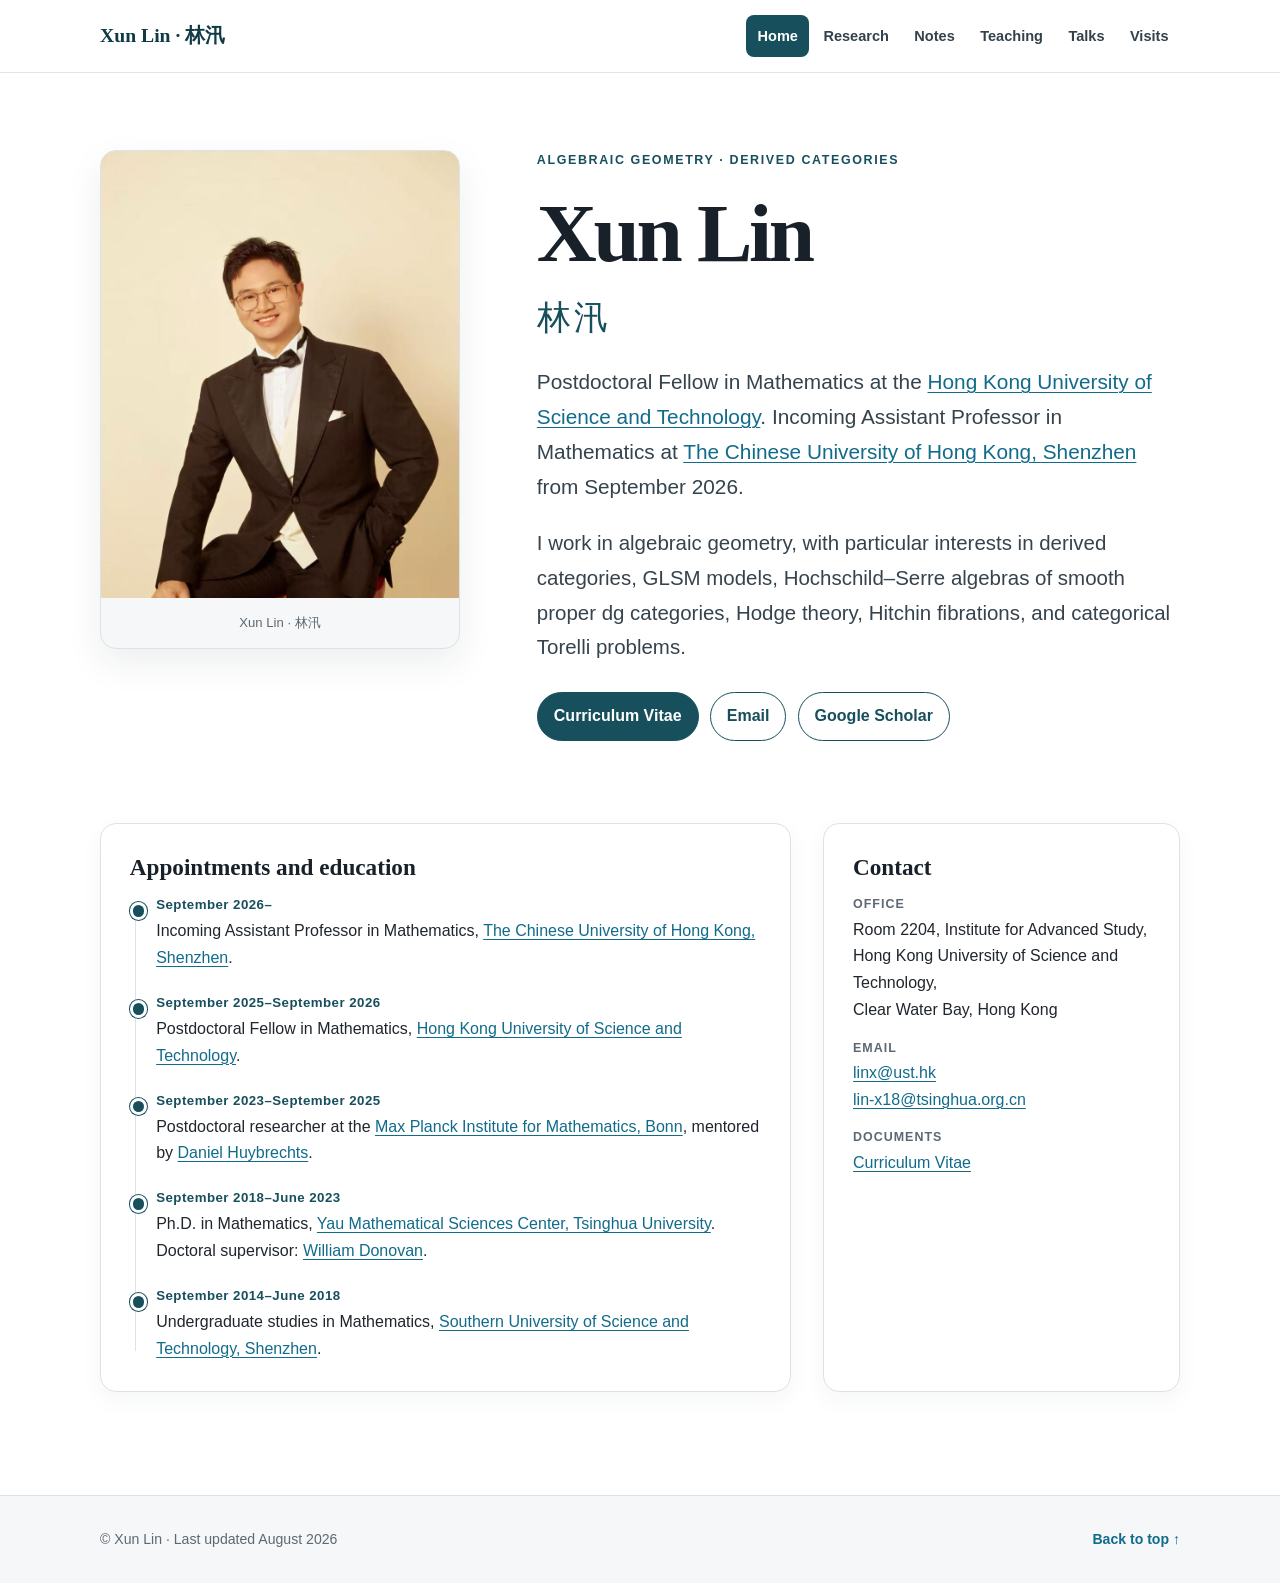
==== commit 84926886: "Add files via upload" ====
--- a/index.html
+++ b/index.html
@@ -1,1335 +1,127 @@
-<!doctype html>
+<!DOCTYPE html>
+
 <html lang="en">
 <head>
-  <meta charset="utf-8">
-  <meta name="viewport" content="width=device-width, initial-scale=1">
-  <meta name="description" content="Xun Lin — algebraic geometry, derived categories, Hochschild–Serre algebras, Hodge theory, and categorical Torelli problems.">
-  <meta name="google-site-verification" content="F8Zy3hkiEHh2p5oVhIkmR-7hVDAzdDINQNg4zfOXUcc">
-  <meta name="theme-color" content="#174f5d">
-
-  <title>Xun Lin | 林汛</title>
-
-  <!--
-    Keep these files in the same directory as this HTML file:
-      - IMG_0484.jpeg
-      - Xun_Lin_CV.pdf
-      - Lecture_of_foundation_of_mathematics.pdf
-  -->
-
-  <style>
-    :root {
-      --page: #ffffff;
-      --surface: #f5f7f8;
-      --surface-strong: #edf2f3;
-      --text: #20262d;
-      --muted: #5d6872;
-      --line: #dce3e6;
-      --accent: #174f5d;
-      --accent-dark: #103a45;
-      --link: #116b8a;
-      --link-hover: #0b4f68;
-      --shadow: 0 14px 36px rgba(25, 43, 52, 0.08);
-      --radius: 16px;
-      --content-width: 1080px;
-      --header-height: 72px;
-    }
-
-    * {
-      box-sizing: border-box;
-    }
-
-    html {
-      scroll-behavior: smooth;
-      scroll-padding-top: calc(var(--header-height) + 18px);
-    }
-
-    body {
-      margin: 0;
-      background: var(--page);
-      color: var(--text);
-      font-family: Arial, Helvetica, sans-serif;
-      font-size: 16px;
-      line-height: 1.68;
-      text-rendering: optimizeLegibility;
-    }
-
-    img {
-      display: block;
-      max-width: 100%;
-    }
-
-    a {
-      color: var(--link);
-      text-decoration-thickness: 1px;
-      text-underline-offset: 0.16em;
-    }
-
-    a:hover,
-    a:focus-visible {
-      color: var(--link-hover);
-    }
-
-    a:focus-visible,
-    button:focus-visible {
-      outline: 3px solid rgba(17, 107, 138, 0.3);
-      outline-offset: 3px;
-      border-radius: 4px;
-    }
-
-    h1,
-    h2,
-    h3,
-    h4 {
-      margin-top: 0;
-      color: #182129;
-      font-family: Georgia, "Times New Roman", serif;
-      font-weight: 600;
-      line-height: 1.25;
-    }
-
-    h1 {
-      margin-bottom: 0.25rem;
-      font-size: clamp(2.65rem, 7vw, 5.2rem);
-      letter-spacing: -0.04em;
-    }
-
-    h2 {
-      margin-bottom: 1.1rem;
-      font-size: clamp(2rem, 4vw, 3rem);
-      letter-spacing: -0.025em;
-    }
-
-    h3 {
-      margin-bottom: 0.8rem;
-      font-size: 1.45rem;
-    }
-
-    h4 {
-      margin-bottom: 0.35rem;
-      font-size: 1.07rem;
-      font-family: Arial, Helvetica, sans-serif;
-      font-weight: 700;
-      line-height: 1.45;
-    }
-
-    p {
-      margin-top: 0;
-    }
-
-    .skip-link {
-      position: fixed;
-      z-index: 9999;
-      top: 0.75rem;
-      left: 0.75rem;
-      transform: translateY(-160%);
-      padding: 0.7rem 1rem;
-      border-radius: 8px;
-      background: #111;
-      color: #fff;
-      text-decoration: none;
-      transition: transform 160ms ease;
-    }
-
-    .skip-link:focus {
-      transform: translateY(0);
-    }
-
-    .site-header {
-      position: sticky;
-      z-index: 1000;
-      top: 0;
-      min-height: var(--header-height);
-      border-bottom: 1px solid rgba(220, 227, 230, 0.92);
-      background: rgba(255, 255, 255, 0.94);
-      backdrop-filter: blur(12px);
-      -webkit-backdrop-filter: blur(12px);
-    }
-
-    .nav-shell {
-      width: min(calc(100% - 2rem), var(--content-width));
-      min-height: var(--header-height);
-      margin-inline: auto;
-      display: flex;
-      align-items: center;
-      justify-content: space-between;
-      gap: 1.25rem;
-    }
-
-    .brand {
-      flex: 0 0 auto;
-      color: var(--accent-dark);
-      font-family: Georgia, "Times New Roman", serif;
-      font-size: 1.23rem;
-      font-weight: 700;
-      text-decoration: none;
-      white-space: nowrap;
-    }
-
-    .site-nav {
-      display: flex;
-      align-items: center;
-      gap: 0.15rem;
-      overflow-x: auto;
-      scrollbar-width: thin;
-    }
-
-    .site-nav a {
-      flex: 0 0 auto;
-      padding: 0.55rem 0.72rem;
-      border-radius: 8px;
-      color: #33414b;
-      font-size: 0.91rem;
-      font-weight: 600;
-      text-decoration: none;
-      white-space: nowrap;
-    }
-
-    .site-nav a:hover,
-    .site-nav a:focus-visible {
-      background: var(--surface-strong);
-      color: var(--accent-dark);
-    }
-
-    main {
-      overflow: hidden;
-    }
-
-    .section {
-      width: min(calc(100% - 2rem), var(--content-width));
-      margin-inline: auto;
-      padding-block: clamp(4.5rem, 8vw, 7.5rem);
-      scroll-margin-top: calc(var(--header-height) + 18px);
-    }
-
-    .section + .section {
-      border-top: 1px solid var(--line);
-    }
-
-    .section-heading {
-      max-width: 760px;
-      margin-bottom: 2.5rem;
-    }
-
-    .eyebrow {
-      margin-bottom: 0.65rem;
-      color: var(--accent);
-      font-size: 0.78rem;
-      font-weight: 800;
-      letter-spacing: 0.13em;
-      text-transform: uppercase;
-    }
-
-    .lead {
-      max-width: 820px;
-      color: #36434d;
-      font-size: clamp(1.06rem, 2.1vw, 1.28rem);
-      line-height: 1.7;
-    }
-
-    .hero {
-      padding-top: clamp(3.5rem, 7vw, 6.5rem);
-    }
-
-    .hero-grid {
-      display: grid;
-      grid-template-columns: minmax(190px, 245px) minmax(0, 1fr);
-      gap: clamp(2.2rem, 6vw, 5.25rem);
-      align-items: start;
-    }
-
-    .portrait-frame {
-      overflow: hidden;
-      border: 1px solid var(--line);
-      border-radius: var(--radius);
-      background: var(--surface);
-      box-shadow: var(--shadow);
-    }
-
-    .portrait-frame img {
-      width: 100%;
-      aspect-ratio: 3 / 4;
-      object-fit: cover;
-      object-position: center 20%;
-    }
-
-    .portrait-caption {
-      padding: 0.85rem 1rem;
-      color: var(--muted);
-      font-size: 0.82rem;
-      text-align: center;
-    }
-
-    .chinese-name {
-      margin-bottom: 1.15rem;
-      color: var(--accent);
-      font-family: Georgia, "Songti SC", "STSong", serif;
-      font-size: clamp(1.55rem, 3.5vw, 2.15rem);
-      letter-spacing: 0.08em;
-    }
-
-    .position-line {
-      margin-bottom: 1.3rem;
-      color: #34434c;
-      font-size: clamp(1.08rem, 2.3vw, 1.3rem);
-    }
-
-    .button-row {
-      display: flex;
-      flex-wrap: wrap;
-      gap: 0.7rem;
-      margin: 1.65rem 0 2.1rem;
-    }
-
-    .button {
-      display: inline-flex;
-      align-items: center;
-      justify-content: center;
-      min-height: 44px;
-      padding: 0.65rem 1rem;
-      border: 1px solid var(--accent);
-      border-radius: 999px;
-      background: var(--accent);
-      color: #fff;
-      font-weight: 700;
-      text-decoration: none;
-      transition: transform 140ms ease, background 140ms ease, color 140ms ease;
-    }
-
-    .button:hover,
-    .button:focus-visible {
-      transform: translateY(-1px);
-      background: var(--accent-dark);
-      color: #fff;
-    }
-
-    .button.secondary {
-      background: transparent;
-      color: var(--accent);
-    }
-
-    .button.secondary:hover,
-    .button.secondary:focus-visible {
-      background: var(--surface-strong);
-      color: var(--accent-dark);
-    }
-
-    .home-columns {
-      display: grid;
-      grid-template-columns: minmax(0, 1.55fr) minmax(260px, 0.8fr);
-      gap: 2rem;
-      margin-top: 3rem;
-    }
-
-    .card {
-      border: 1px solid var(--line);
-      border-radius: var(--radius);
-      background: #fff;
-      box-shadow: 0 8px 24px rgba(25, 43, 52, 0.045);
-    }
-
-    .card-inner {
-      padding: clamp(1.25rem, 3vw, 1.8rem);
-    }
-
-    .timeline {
-      position: relative;
-      margin: 0;
-      padding: 0;
-      list-style: none;
-    }
-
-    .timeline::before {
-      content: "";
-      position: absolute;
-      top: 0.65rem;
-      bottom: 0.7rem;
-      left: 0.34rem;
-      width: 1px;
-      background: var(--line);
-    }
-
-    .timeline li {
-      position: relative;
-      padding: 0 0 1.25rem 1.65rem;
-    }
-
-    .timeline li:last-child {
-      padding-bottom: 0;
-    }
-
-    .timeline li::before {
-      content: "";
-      position: absolute;
-      top: 0.5rem;
-      left: 0;
-      width: 0.72rem;
-      height: 0.72rem;
-      border: 3px solid #fff;
-      border-radius: 50%;
-      background: var(--accent);
-      box-shadow: 0 0 0 1px var(--accent);
-    }
-
-    .timeline time {
-      display: block;
-      margin-bottom: 0.1rem;
-      color: var(--accent);
-      font-size: 0.83rem;
-      font-weight: 800;
-      letter-spacing: 0.035em;
-    }
-
-    .contact-list {
-      margin: 0;
-      padding: 0;
-      list-style: none;
-    }
-
-    .contact-list li + li {
-      margin-top: 0.85rem;
-    }
-
-    .contact-label {
-      display: block;
-      margin-bottom: 0.08rem;
-      color: var(--muted);
-      font-size: 0.78rem;
-      font-weight: 800;
-      letter-spacing: 0.08em;
-      text-transform: uppercase;
-    }
-
-    .research-intro {
-      display: grid;
-      grid-template-columns: minmax(0, 1fr) minmax(260px, 0.45fr);
-      gap: 2rem;
-      align-items: start;
-      margin-bottom: 3.25rem;
-    }
-
-    .topic-card {
-      padding: 1.35rem 1.45rem;
-      border-left: 4px solid var(--accent);
-      border-radius: 0 var(--radius) var(--radius) 0;
-      background: var(--surface);
-    }
-
-    .topic-card strong {
-      display: block;
-      margin-bottom: 0.3rem;
-      color: var(--accent-dark);
-    }
-
-    .subsection {
-      margin-top: 3.4rem;
-    }
-
-    .subsection:first-of-type {
-      margin-top: 0;
-    }
-
-    .subsection-header {
-      display: flex;
-      align-items: baseline;
-      justify-content: space-between;
-      gap: 1rem;
-      margin-bottom: 1.1rem;
-      padding-bottom: 0.7rem;
-      border-bottom: 1px solid var(--line);
-    }
-
-    .subsection-header h3 {
-      margin-bottom: 0;
-    }
-
-    .subsection-header span {
-      color: var(--muted);
-      font-size: 0.82rem;
-    }
-
-    .publication-list {
-      display: grid;
-      gap: 0;
-      margin: 0;
-      padding: 0;
-      list-style: none;
-      counter-reset: papers;
-    }
-
-    .publication {
-      position: relative;
-      padding: 1.25rem 0 1.25rem 2.6rem;
-      border-bottom: 1px solid var(--line);
-      counter-increment: papers;
-    }
-
-    .publication::before {
-      content: counter(papers) ".";
-      position: absolute;
-      top: 1.28rem;
-      left: 0;
-      width: 2rem;
-      color: var(--muted);
-      font-family: Georgia, "Times New Roman", serif;
-      font-size: 1rem;
-      text-align: right;
-    }
-
-    .publication:last-child {
-      border-bottom: 0;
-    }
-
-    .paper-title {
-      font-weight: 700;
-    }
-
-    .paper-meta {
-      margin: 0.22rem 0 0;
-      color: var(--muted);
-      font-size: 0.93rem;
-    }
-
-    .paper-links {
-      display: inline-flex;
-      flex-wrap: wrap;
-      gap: 0.42rem;
-      margin-left: 0.35rem;
-      font-size: 0.82rem;
-    }
-
-    .paper-links a {
-      padding: 0.05rem 0.38rem;
-      border: 1px solid var(--line);
-      border-radius: 999px;
-      background: #fff;
-      text-decoration: none;
-    }
-
-    .simple-list,
-    .event-list,
-    .course-list {
-      margin: 0;
-      padding: 0;
-      list-style: none;
-    }
-
-    .simple-list li,
-    .course-list li {
-      padding: 1rem 0;
-      border-bottom: 1px solid var(--line);
-    }
-
-    .simple-list li:last-child,
-    .course-list li:last-child {
-      border-bottom: 0;
-    }
-
-    .course-role,
-    .event-date {
-      color: var(--accent);
-      font-size: 0.84rem;
-      font-weight: 800;
-      letter-spacing: 0.025em;
-    }
-
-    .course-title {
-      display: block;
-      margin: 0.12rem 0;
-      color: #202a31;
-      font-weight: 700;
-    }
-
-    .two-column {
-      display: grid;
-      grid-template-columns: repeat(2, minmax(0, 1fr));
-      gap: 2rem;
-    }
-
-    .event-list {
-      position: relative;
-    }
-
-    .event-list::before {
-      content: "";
-      position: absolute;
-      top: 0.75rem;
-      bottom: 0.75rem;
-      left: 5.7rem;
-      width: 1px;
-      background: var(--line);
-    }
-
-    .event {
-      display: grid;
-      grid-template-columns: 4.65rem minmax(0, 1fr);
-      gap: 2rem;
-      position: relative;
-      padding: 0.55rem 0 1.45rem;
-    }
-
-    .event:last-child {
-      padding-bottom: 0;
-    }
-
-    .event::before {
-      content: "";
-      position: absolute;
-      top: 0.86rem;
-      left: 5.42rem;
-      width: 0.58rem;
-      height: 0.58rem;
-      border: 2px solid #fff;
-      border-radius: 50%;
-      background: var(--accent);
-      box-shadow: 0 0 0 1px var(--accent);
-    }
-
-    .event-date {
-      padding-top: 0.06rem;
-      text-align: right;
-    }
-
-    .event p {
-      margin: 0;
-    }
-
-    .event-title {
-      display: block;
-      margin-bottom: 0.12rem;
-      color: #202a31;
-      font-weight: 700;
-    }
-
-    .muted {
-      color: var(--muted);
-    }
-
-    .site-footer {
-      border-top: 1px solid var(--line);
-      background: var(--surface);
-    }
-
-    .footer-shell {
-      width: min(calc(100% - 2rem), var(--content-width));
-      margin-inline: auto;
-      padding: 2rem 0;
-      display: flex;
-      justify-content: space-between;
-      gap: 1rem;
-      color: var(--muted);
-      font-size: 0.88rem;
-    }
-
-    .back-to-top {
-      font-weight: 700;
-      text-decoration: none;
-    }
-
-    @media (max-width: 860px) {
-      .nav-shell {
-        display: block;
-        padding: 0.75rem 0 0.45rem;
-      }
-
-      .brand {
-        display: inline-block;
-        margin-bottom: 0.38rem;
-      }
-
-      .site-nav {
-        margin-inline: -0.25rem;
-        padding-bottom: 0.2rem;
-      }
-
-      .hero-grid,
-      .home-columns,
-      .research-intro,
-      .two-column {
-        grid-template-columns: 1fr;
-      }
-
-      .portrait-frame {
-        width: min(230px, 62vw);
-        margin-inline: auto;
-      }
-
-      .hero-grid {
-        gap: 2rem;
-      }
-    }
-
-    @media (max-width: 600px) {
-      :root {
-        --header-height: 104px;
-      }
-
-      body {
-        font-size: 15.5px;
-      }
-
-      .section {
-        width: min(calc(100% - 1.35rem), var(--content-width));
-        padding-block: 4.3rem;
-      }
-
-      .nav-shell,
-      .footer-shell {
-        width: min(calc(100% - 1.35rem), var(--content-width));
-      }
-
-      .site-nav a {
-        padding: 0.4rem 0.38rem;
-        font-size: 0.82rem;
-      }
-
-      .hero-grid > div {
-        order: 1;
-      }
-
-      .hero-grid .portrait-frame {
-        order: 2;
-        width: min(220px, 58vw);
-        margin-top: 0.75rem;
-      }
-
-      .publication {
-        padding-left: 2.15rem;
-      }
-
-      .publication::before {
-        width: 1.55rem;
-      }
-
-      .event-list::before {
-        left: 0.3rem;
-      }
-
-      .event {
-        grid-template-columns: 1fr;
-        gap: 0.18rem;
-        padding-left: 1.45rem;
-      }
-
-      .event::before {
-        left: 0;
-      }
-
-      .event-date {
-        text-align: left;
-      }
-
-      .footer-shell {
-        display: block;
-      }
-    }
-
-    @media (prefers-reduced-motion: reduce) {
-      html {
-        scroll-behavior: auto;
-      }
-
-      *,
-      *::before,
-      *::after {
-        transition-duration: 0.01ms !important;
-        animation-duration: 0.01ms !important;
-        animation-iteration-count: 1 !important;
-      }
-    }
-
-    @media print {
-      .site-header,
-      .skip-link,
-      .button-row,
-      .back-to-top {
-        display: none !important;
-      }
-
-      body {
-        font-size: 11pt;
-      }
-
-      .section {
-        width: 100%;
-        padding-block: 1.2rem;
-      }
-
-      .section + .section {
-        page-break-before: auto;
-      }
-
-      .card,
-      .portrait-frame {
-        box-shadow: none;
-      }
-
-      a {
-        color: inherit;
-        text-decoration: none;
-      }
-    }
-  </style>
+<meta charset="utf-8"/>
+<meta content="width=device-width, initial-scale=1" name="viewport"/>
+<meta content="Xun Lin — algebraic geometry, derived categories, Hochschild–Serre algebras, Hodge theory, and categorical Torelli problems." name="description"/>
+<meta content="F8Zy3hkiEHh2p5oVhIkmR-7hVDAzdDINQNg4zfOXUcc" name="google-site-verification"/>
+<meta content="#174f5d" name="theme-color"/>
+<title>Xun Lin | 林汛</title>
+<link href="style.css" rel="stylesheet"/>
 </head>
-
-<body id="top">
-  <a class="skip-link" href="#main-content">Skip to main content</a>
-
-  <header class="site-header">
-    <div class="nav-shell">
-      <a class="brand" href="#home" aria-label="Xun Lin homepage">Xun Lin · 林汛</a>
-      <nav class="site-nav" aria-label="Primary navigation">
-        <a href="#home">Home</a>
-        <a href="#research">Research</a>
-        <a href="#notes">Notes</a>
-        <a href="#teaching">Teaching</a>
-        <a href="#talks">Talks</a>
-        <a href="#visits">Visits</a>
-      </nav>
-    </div>
-  </header>
-
-  <main id="main-content">
-    <section class="section hero" id="home" aria-labelledby="home-title">
-      <div class="hero-grid">
-        <figure class="portrait-frame">
-          <img src="IMG_0484.jpeg" alt="Portrait of Xun Lin" width="600" height="800">
-          <figcaption class="portrait-caption">Xun Lin · 林汛</figcaption>
-        </figure>
-
-        <div>
-          <p class="eyebrow">Algebraic Geometry · Derived Categories</p>
-          <h1 id="home-title">Xun Lin</h1>
-          <div class="chinese-name" lang="zh-Hans">林汛</div>
-
-          <p class="position-line">
+<body class="page-home" id="top">
+<a class="skip-link" href="#main-content">Skip to main content</a>
+<header class="site-header">
+<div class="nav-shell">
+<a aria-label="Xun Lin homepage" class="brand" href="index.html">Xun Lin · 林汛</a>
+<nav aria-label="Primary navigation" class="site-nav">
+<a aria-current="page" href="index.html">Home</a>
+<a href="research.html">Research</a>
+<a href="notes.html">Notes</a>
+<a href="teaching.html">Teaching</a>
+<a href="talks.html">Talks</a>
+<a href="visits.html">Visits</a>
+</nav>
+</div>
+</header>
+<main id="main-content">
+<section aria-labelledby="home-title" class="section hero" id="home">
+<div class="hero-grid">
+<figure class="portrait-frame">
+<img alt="Portrait of Xun Lin" src="IMG_0484.jpeg"/>
+<figcaption class="portrait-caption">Xun Lin · 林汛</figcaption>
+</figure>
+<div>
+<p class="eyebrow">Algebraic Geometry · Derived Categories</p>
+<h1 id="home-title">Xun Lin</h1>
+<div class="chinese-name" lang="zh-Hans">林汛</div>
+<p class="position-line">
             Postdoctoral Fellow in Mathematics at the
-            <a href="https://hkust.edu.hk/" target="_blank" rel="noopener noreferrer">Hong Kong University of Science and Technology</a>.
+            <a href="https://hkust.edu.hk/" rel="noopener noreferrer" target="_blank">Hong Kong University of Science and Technology</a>.
             Incoming Assistant Professor in Mathematics at
-            <a href="https://www.cuhk.edu.cn/en" target="_blank" rel="noopener noreferrer">The Chinese University of Hong Kong, Shenzhen</a>
+            <a href="https://www.cuhk.edu.cn/en" rel="noopener noreferrer" target="_blank">The Chinese University of Hong Kong, Shenzhen</a>
             from September 2026.
           </p>
-
-          <p class="lead">
+<p class="lead">
             I work in algebraic geometry, with particular interests in derived categories,
             GLSM models, Hochschild–Serre algebras of smooth proper dg categories,
             Hodge theory, Hitchin fibrations, and categorical Torelli problems.
           </p>
-
-          <div class="button-row" aria-label="Profile links">
-            <a class="button" href="Xun_Lin_CV.pdf">Curriculum Vitae</a>
-            <a class="button secondary" href="mailto:linx@ust.hk">Email</a>
-            <a class="button secondary" href="https://scholar.google.com/citations?hl=en&amp;user=3kG7PDwAAAAJ" target="_blank" rel="noopener noreferrer">Google Scholar</a>
-          </div>
-        </div>
-      </div>
-
-      <div class="home-columns">
-        <section class="card" aria-labelledby="appointments-title">
-          <div class="card-inner">
-            <h3 id="appointments-title">Appointments and education</h3>
-            <ol class="timeline">
-              <li>
-                <time datetime="2026-09">September 2026–</time>
+<div aria-label="Profile links" class="button-row">
+<a class="button" href="Xun_Lin_CV.pdf">Curriculum Vitae</a>
+<a class="button secondary" href="mailto:linx@ust.hk">Email</a>
+<a class="button secondary" href="https://scholar.google.com/citations?hl=en&amp;user=3kG7PDwAAAAJ" rel="noopener noreferrer" target="_blank">Google Scholar</a>
+</div>
+</div>
+</div>
+<div class="home-columns">
+<section aria-labelledby="appointments-title" class="card">
+<div class="card-inner">
+<h3 id="appointments-title">Appointments and education</h3>
+<ol class="timeline">
+<li>
+<time datetime="2026-09">September 2026–</time>
                 Incoming Assistant Professor in Mathematics,
-                <a href="https://www.cuhk.edu.cn/en" target="_blank" rel="noopener noreferrer">The Chinese University of Hong Kong, Shenzhen</a>.
+                <a href="https://www.cuhk.edu.cn/en" rel="noopener noreferrer" target="_blank">The Chinese University of Hong Kong, Shenzhen</a>.
               </li>
-              <li>
-                <time datetime="2025-09/2026-09">September 2025–September 2026</time>
+<li>
+<time datetime="2025-09/2026-09">September 2025–September 2026</time>
                 Postdoctoral Fellow in Mathematics,
-                <a href="https://hkust.edu.hk/" target="_blank" rel="noopener noreferrer">Hong Kong University of Science and Technology</a>.
+                <a href="https://hkust.edu.hk/" rel="noopener noreferrer" target="_blank">Hong Kong University of Science and Technology</a>.
               </li>
-              <li>
-                <time datetime="2023-09/2025-09">September 2023–September 2025</time>
+<li>
+<time datetime="2023-09/2025-09">September 2023–September 2025</time>
                 Postdoctoral researcher at the
-                <a href="https://www.mpim-bonn.mpg.de/" target="_blank" rel="noopener noreferrer">Max Planck Institute for Mathematics, Bonn</a>,
+                <a href="https://www.mpim-bonn.mpg.de/" rel="noopener noreferrer" target="_blank">Max Planck Institute for Mathematics, Bonn</a>,
                 mentored by
-                <a href="http://www.math.uni-bonn.de/~huybrech/" target="_blank" rel="noopener noreferrer">Daniel Huybrechts</a>.
+                <a href="http://www.math.uni-bonn.de/~huybrech/" rel="noopener noreferrer" target="_blank">Daniel Huybrechts</a>.
               </li>
-              <li>
-                <time datetime="2018-09/2023-06">September 2018–June 2023</time>
+<li>
+<time datetime="2018-09/2023-06">September 2018–June 2023</time>
                 Ph.D. in Mathematics,
-                <a href="https://ymsc.tsinghua.edu.cn/en/" target="_blank" rel="noopener noreferrer">Yau Mathematical Sciences Center, Tsinghua University</a>.
+                <a href="https://ymsc.tsinghua.edu.cn/en/" rel="noopener noreferrer" target="_blank">Yau Mathematical Sciences Center, Tsinghua University</a>.
                 Doctoral supervisor:
-                <a href="https://w-donovan.github.io/research.html" target="_blank" rel="noopener noreferrer">William Donovan</a>.
+                <a href="https://w-donovan.github.io/research.html" rel="noopener noreferrer" target="_blank">William Donovan</a>.
               </li>
-              <li>
-                <time datetime="2014-09/2018-06">September 2014–June 2018</time>
+<li>
+<time datetime="2014-09/2018-06">September 2014–June 2018</time>
                 Undergraduate studies in Mathematics,
-                <a href="https://math.sustech.edu.cn/?lang=en" target="_blank" rel="noopener noreferrer">Southern University of Science and Technology, Shenzhen</a>.
+                <a href="https://math.sustech.edu.cn/?lang=en" rel="noopener noreferrer" target="_blank">Southern University of Science and Technology, Shenzhen</a>.
               </li>
-            </ol>
-          </div>
-        </section>
-
-        <aside class="card" aria-labelledby="contact-title">
-          <div class="card-inner">
-            <h3 id="contact-title">Contact</h3>
-            <ul class="contact-list">
-              <li>
-                <span class="contact-label">Office</span>
-                Room 2204, Institute for Advanced Study,<br>
-                Hong Kong University of Science and Technology,<br>
+</ol>
+</div>
+</section>
+<aside aria-labelledby="contact-title" class="card">
+<div class="card-inner">
+<h3 id="contact-title">Contact</h3>
+<ul class="contact-list">
+<li>
+<span class="contact-label">Office</span>
+                Room 2204, Institute for Advanced Study,<br/>
+                Hong Kong University of Science and Technology,<br/>
                 Clear Water Bay, Hong Kong
               </li>
-              <li>
-                <span class="contact-label">Email</span>
-                <a href="mailto:linx@ust.hk">linx@ust.hk</a><br>
-                <a href="mailto:lin-x18@tsinghua.org.cn">lin-x18@tsinghua.org.cn</a>
-              </li>
-              <li>
-                <span class="contact-label">Documents</span>
-                <a href="Xun_Lin_CV.pdf">Curriculum Vitae</a>
-              </li>
-            </ul>
-          </div>
-        </aside>
-      </div>
-    </section>
-
-    <section class="section" id="research" aria-labelledby="research-title">
-      <div class="section-heading">
-        <p class="eyebrow">Research</p>
-        <h2 id="research-title">Research</h2>
-      </div>
-
-      <div class="research-intro">
-        <div>
-          <p class="lead">
-            My research lies in algebraic geometry. I am interested in the geometry of derived
-            categories and GLSM models, Hochschild–Serre algebras of smooth proper dg categories,
-            Hodge theory of algebraic varieties, and Hitchin fibrations.
-          </p>
-          <p>
-            Current projects concern categorical Torelli problems, categorical Hitchin fibrations,
-            and Torelli problems for hypersurfaces in projective space.
-          </p>
-        </div>
-        <aside class="topic-card">
-          <strong>Selected themes</strong>
-          Derived categories · Kuznetsov components · Matrix factorizations · Hodge theory ·
-          Semiorthogonal decompositions · Categorical Torelli
-        </aside>
-      </div>
-
-      <section class="subsection" aria-labelledby="publications-title">
-        <div class="subsection-header">
-          <h3 id="publications-title">Publications</h3>
-          <span>Published and forthcoming work</span>
-        </div>
-        <ol class="publication-list">
-          <li class="publication">
-            <div class="paper-title">
-              <a href="https://doi.org/10.1093/imrn/rnag002" target="_blank" rel="noopener noreferrer">On nonexistence of semi-orthogonal decompositions in algebraic geometry</a>.
-            </div>
-            <p class="paper-meta"><em>International Mathematics Research Notices</em>, 2026, Issue 2.</p>
-          </li>
-
-          <li class="publication">
-            <div class="paper-title">
-              <a href="https://link.springer.com/article/10.1007/s00208-024-02915-8" target="_blank" rel="noopener noreferrer">Serre algebra, matrix factorization and categorical Torelli theorem for hypersurfaces</a>.
-            </div>
-            <p class="paper-meta">
-              With <a href="https://sites.google.com/view/shizhuozhang/home" target="_blank" rel="noopener noreferrer">Shizhuo Zhang</a>.
-              <em>Mathematische Annalen</em> 391 (2025), 163–177.
-            </p>
-          </li>
-
-          <li class="publication">
-            <div class="paper-title">
-              <a href="https://link.springer.com/article/10.1007/s00209-024-03586-6" target="_blank" rel="noopener noreferrer">Kuznetsov’s Fano threefold conjecture via Hochschild–Serre algebra</a>.
-            </div>
-            <p class="paper-meta">
-              With <a href="https://sites.google.com/view/shizhuozhang/home" target="_blank" rel="noopener noreferrer">Shizhuo Zhang</a>.
-              <em>Mathematische Zeitschrift</em> 308 (2024), article 26.
-              <span class="paper-links"><a href="https://arxiv.org/abs/2311.06450" target="_blank" rel="noopener noreferrer">arXiv</a></span>
-            </p>
-          </li>
-
-          <li class="publication">
-            <div class="paper-title">
-              <a href="https://londmathsoc.onlinelibrary.wiley.com/doi/10.1112/jlms.12878" target="_blank" rel="noopener noreferrer">Categorical Torelli theorems for Gushel–Mukai threefolds</a>.
-            </div>
-            <p class="paper-meta">
-              With <a href="https://ajacovskis.github.io/" target="_blank" rel="noopener noreferrer">Augustinas Jacovskis</a>,
-              <a href="https://sites.google.com/view/zhiyuliu/" target="_blank" rel="noopener noreferrer">Zhiyu Liu</a>, and
-              <a href="https://sites.google.com/view/shizhuozhang/home" target="_blank" rel="noopener noreferrer">Shizhuo Zhang</a>.
-              <em>Journal of the London Mathematical Society</em> 109 (2024), e12878.
-            </p>
-          </li>
-
-          <li class="publication">
-            <div class="paper-title">
-              <a href="https://www.ams.org/journals/proc/2024-152-04/S0002-9939-2024-16654-5/" target="_blank" rel="noopener noreferrer">Indecomposability of the bounded derived categories of Brill–Noether varieties</a>.
-            </div>
-            <p class="paper-meta">
-              With <a href="https://www2.math.upenn.edu/~yucl18/" target="_blank" rel="noopener noreferrer">Chenglong Yu</a>.
-              <em>Proceedings of the American Mathematical Society</em> 152 (2024), 1457–1465.
-            </p>
-          </li>
-
-          <li class="publication">
-            <div class="paper-title">
-              <a href="https://www.sciencedirect.com/science/article/pii/S0022404923001019" target="_blank" rel="noopener noreferrer">Infinitesimal categorical Torelli theorems for Fano threefolds</a>.
-            </div>
-            <p class="paper-meta">
-              With <a href="https://ajacovskis.github.io/" target="_blank" rel="noopener noreferrer">Augustinas Jacovskis</a>,
-              <a href="https://sites.google.com/view/zhiyuliu/" target="_blank" rel="noopener noreferrer">Zhiyu Liu</a>, and
-              <a href="https://sites.google.com/view/shizhuozhang/home" target="_blank" rel="noopener noreferrer">Shizhuo Zhang</a>.
-              <em>Journal of Pure and Applied Algebra</em> 227 (2023), no. 12, 107418.
-            </p>
-          </li>
-
-          <li class="publication">
-            <div class="paper-title">
-              <a href="https://ems.press/content/serial-article-files/31056" target="_blank" rel="noopener noreferrer">Noncommutative Hodge conjecture</a>.
-            </div>
-            <p class="paper-meta"><em>Journal of Noncommutative Geometry</em> 17 (2023), 1367–1389.</p>
-          </li>
-        </ol>
-      </section>
-
-      <section class="subsection" aria-labelledby="preprints-title">
-        <div class="subsection-header">
-          <h3 id="preprints-title">Preprints</h3>
-          <span>Recent manuscripts</span>
-        </div>
-        <ol class="publication-list">
-          <li class="publication">
-            <div class="paper-title">
-              <a href="https://arxiv.org/abs/2608.11608" target="_blank" rel="noopener noreferrer">Semiorthogonal indecomposability for Hilbert schemes of points on integral locally planar curves</a>.
-            </div>
-            <p class="paper-meta">
-              With <a href="https://sites.google.com/view/qyjiang" target="_blank" rel="noopener noreferrer">Qingyuan Jiang</a>.
-              arXiv:2608.11608 [math.AG].
-            </p>
-          </li>
-
-          <li class="publication">
-            <div class="paper-title">
-              <a href="https://arxiv.org/abs/2507.06995" target="_blank" rel="noopener noreferrer">Infinitesimal Torelli problems for special Gushel–Mukai and related Fano threefolds: Hodge theoretical and categorical perspectives</a>.
-            </div>
-            <p class="paper-meta">
-              With <a href="https://sites.google.com/view/shizhuozhang/home" target="_blank" rel="noopener noreferrer">Shizhuo Zhang</a> and
-              <a href="https://ims.shanghaitech.edu.cn/2020/0730/c4741a54467/page.htm" target="_blank" rel="noopener noreferrer">Zheng Zhang</a>.
-              arXiv:2507.06995 [math.AG].
-            </p>
-          </li>
-
-          <li class="publication">
-            <div class="paper-title">
-              <a href="https://arxiv.org/abs/2408.08266" target="_blank" rel="noopener noreferrer">IVHS via Kuznetsov components and categorical Torelli theorems for weighted hypersurfaces</a>.
-            </div>
-            <p class="paper-meta">
-              With <a href="https://sites.google.com/view/jvrennemo/home" target="_blank" rel="noopener noreferrer">Jørgen Vold Rennemo</a> and
-              <a href="https://sites.google.com/view/shizhuozhang/home" target="_blank" rel="noopener noreferrer">Shizhuo Zhang</a>.
-              arXiv:2408.08266 [math.AG].
-            </p>
-          </li>
-
-          <li class="publication">
-            <div class="paper-title">
-              <a href="https://arxiv.org/abs/2405.20554" target="_blank" rel="noopener noreferrer">Three approaches to categorical Torelli theorem for cubic threefold of non-Eckardt type via equivariant Kuznetsov components</a>.
-            </div>
-            <p class="paper-meta">
-              With Xianyu Hu,
-              <a href="https://math.colorado.edu/~casa/" target="_blank" rel="noopener noreferrer">Sebastian Casalaina-Martin</a>,
-              <a href="https://sites.google.com/view/shizhuozhang/home" target="_blank" rel="noopener noreferrer">Shizhuo Zhang</a>, and
-              <a href="https://ims.shanghaitech.edu.cn/2020/0730/c4741a54467/page.htm" target="_blank" rel="noopener noreferrer">Zheng Zhang</a>.
-              arXiv:2405.20554 [math.AG].
-            </p>
-          </li>
-
-          <li class="publication">
-            <div class="paper-title">
-              <a href="https://arxiv.org/abs/2402.12573" target="_blank" rel="noopener noreferrer">Fully faithful functors, skyscraper sheaves, and birational equivalence</a>.
-            </div>
-            <p class="paper-meta">
-              With <a href="https://sites.google.com/site/chunyili0401/chunyi-li" target="_blank" rel="noopener noreferrer">Chunyi Li</a> and
-              <a href="https://sites.google.com/site/xiaoleizhaoswebsite/" target="_blank" rel="noopener noreferrer">Xiaolei Zhao</a>.
-              arXiv:2402.12573 [math.AG].
-            </p>
-          </li>
-        </ol>
-      </section>
-
-      <section class="subsection" aria-labelledby="work-title">
-        <div class="subsection-header">
-          <h3 id="work-title">Works in progress</h3>
-          <span>Ongoing collaborations</span>
-        </div>
-        <ol class="publication-list">
-          <li class="publication">
-            <div class="paper-title">Higgs objects over noncommutative varieties.</div>
-            <p class="paper-meta">
-              With <a href="https://sites.google.com/view/shizhuozhang/home" target="_blank" rel="noopener noreferrer">Shizhuo Zhang</a>.
-            </p>
-          </li>
-
-          <li class="publication">
-            <div class="paper-title">Categorical Torelli theorem for Verra threefolds and fourfolds.</div>
-            <p class="paper-meta">
-              With <a href="https://sites.google.com/view/zhiyuliu/" target="_blank" rel="noopener noreferrer">Zhiyu Liu</a> and
-              <a href="https://sites.google.com/view/shizhuozhang/home" target="_blank" rel="noopener noreferrer">Shizhuo Zhang</a>.
-            </p>
-          </li>
-
-          <li class="publication">
-            <div class="paper-title">Singular categories: Hodge theory and (birational) categorical Torelli theorem for nodal Fano threefolds.</div>
-            <p class="paper-meta">
-              With <a href="https://sites.google.com/site/feixiemath/" target="_blank" rel="noopener noreferrer">Fei Xie</a>,
-              <a href="http://dfaenzi.perso.math.cnrs.fr/" target="_blank" rel="noopener noreferrer">Daniele Faenzi</a>, and
-              <a href="https://sites.google.com/view/shizhuozhang/home" target="_blank" rel="noopener noreferrer">Shizhuo Zhang</a>.
-            </p>
-          </li>
-        </ol>
-      </section>
-    </section>
-
-    <section class="section" id="notes" aria-labelledby="notes-title">
-      <div class="section-heading">
-        <p class="eyebrow">Notes</p>
-        <h2 id="notes-title">Notes</h2>
-      </div>
-
-      <ul class="simple-list">
-        <li>
-          <h4><a href="https://arxiv.org/abs/2112.10312" target="_blank" rel="noopener noreferrer">Some remarks on Hochschild homology and semiorthogonal decompositions</a></h4>
-          <p class="paper-meta">Expository research note, arXiv:2112.10312 [math.AG].</p>
-        </li>
-      </ul>
-    </section>
-
-    <section class="section" id="teaching" aria-labelledby="teaching-title">
-      <div class="section-heading">
-        <p class="eyebrow">Teaching</p>
-        <h2 id="teaching-title">Teaching</h2>
-      </div>
-
-      <div class="two-column">
-        <section class="card" aria-labelledby="instructor-title">
-          <div class="card-inner">
-            <h3 id="instructor-title">Instructor</h3>
-            <ul class="course-list">
-              <li>
-                <span class="course-role">HKUST · 2025–26 Spring</span>
-                <span class="course-title">Foundation of Mathematics</span>
-                <a href="Lecture_of_foundation_of_mathematics.pdf">Course notes</a>
-              </li>
-            </ul>
-          </div>
-        </section>
-
-        <section class="card" aria-labelledby="ta-title">
-          <div class="card-inner">
-            <h3 id="ta-title">Teaching assistant</h3>
-            <ul class="course-list">
-              <li><span class="course-title">General Topology</span><span class="muted">Tsinghua University</span></li>
-              <li><span class="course-title">Mathematical Analysis II</span><span class="muted">Tsinghua University</span></li>
-              <li><span class="course-title">Functional Analysis I</span><span class="muted">Tsinghua University</span></li>
-              <li><span class="course-title">Calculus A</span><span class="muted">Tsinghua University</span></li>
-              <li><span class="course-title">Algebraic Geometry I</span><span class="muted">Tsinghua University</span></li>
-            </ul>
-          </div>
-        </section>
-      </div>
-    </section>
-
-    <section class="section" id="talks" aria-labelledby="talks-title">
-      <div class="section-heading">
-        <p class="eyebrow">Academic activities</p>
-        <h2 id="talks-title">Selected talks</h2>
-      </div>
-
-      <ol class="event-list">
-        <li class="event">
-          <time class="event-date" datetime="2025-10">Oct. 2025</time>
-          <p><span class="event-title">Infinitesimal Torelli for special Gushel–Mukai threefolds</span>Algebraic Geometry Seminar, Sun Yat-sen University, Guangzhou, China.</p>
-        </li>
-        <li class="event">
-          <time class="event-date" datetime="2024-11-28">Nov. 2024</time>
-          <p><span class="event-title">IVHS via Kuznetsov components and categorical Torelli theorems for weighted hypersurfaces</span>Seminar on Algebraic Geometry, University of Bonn, Germany.</p>
-        </li>
-        <li class="event">
-          <time class="event-date" datetime="2024-07">July 2024</time>
-          <p><span class="event-title">Categorical Torelli for smooth hypersurfaces</span>Algebraic Geometry Seminar, Southern University of Science and Technology, Shenzhen, China.</p>
-        </li>
-        <li class="event">
-          <time class="event-date" datetime="2024-02">Feb. 2024</time>
-          <p><span class="event-title">Infinitesimal categorical Torelli: an application to Kuznetsov’s Fano threefold conjecture</span>Oberseminar, Max Planck Institute for Mathematics, Bonn, Germany.</p>
-        </li>
-        <li class="event">
-          <time class="event-date" datetime="2023-09">Sept. 2023</time>
-          <p><span class="event-title">A generalized Bondal–Orlov reconstruction theorem for fully faithful embeddings</span>Five-minute talk, Junior Trimester Program, Hausdorff Center for Mathematics, Bonn, Germany.</p>
-        </li>
-        <li class="event">
-          <time class="event-date" datetime="2023-04">Apr. 2023</time>
-          <p><span class="event-title">A new proof of Torelli for cubic fourfolds</span>Seminar on Advanced Topics in Algebra and Geometry, Tsinghua University, Beijing, China.</p>
-        </li>
-        <li class="event">
-          <time class="event-date" datetime="2023-03">Mar. 2023</time>
-          <p><span class="event-title">Infinitesimal categorical Torelli</span>Geometric Representation Theory Seminar, Tsinghua University, Beijing, China.</p>
-        </li>
-        <li class="event">
-          <time class="event-date" datetime="2022-11">Nov. 2022</time>
-          <p><span class="event-title">Hodge theory of combinatorics: an introduction</span>Tsinghua Preprint Seminar, Tsinghua University, Beijing, China.</p>
-        </li>
-        <li class="event">
-          <time class="event-date" datetime="2022-10">Oct. 2022</time>
-          <p><span class="event-title">Categorical Torelli</span>Tsinghua Preprint Seminar, Tsinghua University, Beijing, China.</p>
-        </li>
-        <li class="event">
-          <time class="event-date" datetime="2022-07">July 2022</time>
-          <p><span class="event-title">Indecomposability of the bounded derived categories of Brill–Noether varieties</span>Online poster session, VBAC Seminar, University of Warwick.</p>
-        </li>
-        <li class="event">
-          <time class="event-date" datetime="2022-04">Apr. 2022</time>
-          <p><span class="event-title">Nonexistence of semiorthogonal decompositions and sections of paracanonical systems</span>Algebraic Geometry Seminar, Stony Brook University, USA.</p>
-        </li>
-        <li class="event">
-          <time class="event-date" datetime="2022-03">Mar. 2022</time>
-          <p><span class="event-title">Nonexistence of semiorthogonal decompositions and sections of paracanonical systems</span>Algebraic Geometry Seminar, Cornell University, USA.</p>
-        </li>
-        <li class="event">
-          <time class="event-date" datetime="2022-01">Jan. 2022</time>
-          <p><span class="event-title">Nonexistence of semiorthogonal decompositions and sections of paracanonical systems</span>Geometry and Topology Seminar, Southern University of Science and Technology, Shenzhen, China.</p>
-        </li>
-        <li class="event">
-          <time class="event-date" datetime="2021-09">Fall 2021</time>
-          <p><span class="event-title">VGIT and derived categories</span>Student Seminar, Tsinghua University, Beijing, China.</p>
-        </li>
-        <li class="event">
-          <time class="event-date" datetime="2021-09">Sept. 2021</time>
-          <p><span class="event-title">Nonexistence of semiorthogonal decompositions and the base locus of paracanonical systems</span>Tata Institute of Fundamental Research, India.</p>
-        </li>
-        <li class="event">
-          <time class="event-date" datetime="2021-06">June 2021</time>
-          <p><span class="event-title">Derived categories of symmetric products of curves</span>Internal Seminar, University of Edinburgh, UK.</p>
-        </li>
-        <li class="event">
-          <time class="event-date" datetime="2021-05">May 2021</time>
-          <p><span class="event-title">Noncommutative Hodge conjecture</span>Geometric Representation Theory Seminar, Tsinghua University, Beijing, China.</p>
-        </li>
-        <li class="event">
-          <time class="event-date" datetime="2021-03">Mar. 2021</time>
-          <p><span class="event-title">Noncommutative Hodge conjecture</span>Southern University of Science and Technology, Shenzhen, China.</p>
-        </li>
-        <li class="event">
-          <time class="event-date" datetime="2021-03">Mar. 2021</time>
-          <p><span class="event-title">Noncommutative Hodge conjecture</span>ShanghaiTech University, Shanghai, China.</p>
-        </li>
-        <li class="event">
-          <time class="event-date" datetime="2019-09">Fall 2019</time>
-          <p><span class="event-title">Examples of Shimura varieties</span>Student Algebraic Geometry Seminar, Tsinghua University, Beijing, China.</p>
-        </li>
-        <li class="event">
-          <time class="event-date" datetime="2019-03">Spring 2019</time>
-          <p><span class="event-title">Derived Torelli for K3 surfaces</span>Student Algebraic Geometry Seminar, Tsinghua University, Beijing, China.</p>
-        </li>
-        <li class="event">
-          <time class="event-date" datetime="2019-03">Spring 2019</time>
-          <p><span class="event-title">Nonexistence of semiorthogonal decompositions and sections of the canonical bundle</span>Student Algebraic Geometry Seminar, Tsinghua University, Beijing, China.</p>
-        </li>
-        <li class="event">
-          <time class="event-date" datetime="2018-09">Fall 2018</time>
-          <p><span class="event-title">Geometry of moduli spaces of sheaves on surfaces</span>Student Algebraic Geometry Seminar, Tsinghua University, Beijing, China.</p>
-        </li>
-      </ol>
-    </section>
-
-    <section class="section" id="visits" aria-labelledby="visits-title">
-      <div class="section-heading">
-        <p class="eyebrow">Academic activities</p>
-        <h2 id="visits-title">Visits and workshops</h2>
-      </div>
-
-      <ol class="event-list">
-        <li class="event">
-          <time class="event-date" datetime="2026-04-20/2026-04-25">Apr. 2026</time>
-          <p><span class="event-title">Workshop on Moduli Spaces in Various Flavors of Geometry</span>Kyoto University, Kyoto, Japan.</p>
-        </li>
-        <li class="event">
-          <time class="event-date" datetime="2025-12-10/2025-12-15">Dec. 2025</time>
-          <p><span class="event-title">Workshop on Derived Categories</span>Yonsei University, Seoul, Korea.</p>
-        </li>
-        <li class="event">
-          <time class="event-date" datetime="2024-07-15/2024-07-22">July 2024</time>
-          <p><span class="event-title">Research visit</span>Southern University of Science and Technology, Shenzhen, China.</p>
-        </li>
-        <li class="event">
-          <time class="event-date" datetime="2024-06-27/2024-09-30">Jun.–Sept. 2024</time>
-          <p><span class="event-title">Research visit</span>Morningside Center of Mathematics, Chinese Academy of Sciences, Beijing, China.</p>
-        </li>
-        <li class="event">
-          <time class="event-date" datetime="2024-06-26/2024-07-24">Jun.–July 2024</time>
-          <p><span class="event-title">Research visit</span>Yau Mathematical Sciences Center, Tsinghua University, Beijing, China.</p>
-        </li>
-        <li class="event">
-          <time class="event-date" datetime="2024-06-04/2024-06-22">June 2024</time>
-          <p><span class="event-title">Research visit</span>Shanghai Center for Mathematical Sciences, Fudan University, Shanghai, China.</p>
-        </li>
-        <li class="event">
-          <time class="event-date" datetime="2024-05-26/2024-05-31">May 2024</time>
-          <p><span class="event-title">Research visit</span>Stockholm University, Sweden.</p>
-        </li>
-        <li class="event">
-          <time class="event-date" datetime="2024-01-22/2024-01-26">Jan. 2024</time>
-          <p><span class="event-title">Research visit</span>University of Genoa, Italy.</p>
-        </li>
-        <li class="event">
-          <time class="event-date" datetime="2023-12-15/2023-12-20">Dec. 2023</time>
-          <p><span class="event-title">Research visit</span>University of Oslo, Norway.</p>
-        </li>
-        <li class="event">
-          <time class="event-date" datetime="2023-09/2023-12">Sept.–Dec. 2023</time>
-          <p><span class="event-title">Junior Trimester Program</span>Hausdorff Center for Mathematics, Bonn, Germany.</p>
-        </li>
-        <li class="event">
-          <time class="event-date" datetime="2023-07-26/2023-08-10">Jul.–Aug. 2023</time>
-          <p><span class="event-title">Research visit</span>Sichuan University, Chengdu, China.</p>
-        </li>
-        <li class="event">
-          <time class="event-date" datetime="2023-07-10/2023-07-21">July 2023</time>
-          <p><span class="event-title">Research visit</span>Tsinghua University, Beijing, China.</p>
-        </li>
-        <li class="event">
-          <time class="event-date" datetime="2022-03/2022-06">Mar.–June 2022</time>
-          <p><span class="event-title">Research visit</span>Cornell University, USA.</p>
-        </li>
-        <li class="event">
-          <time class="event-date" datetime="2021-03">Mar. 2021</time>
-          <p><span class="event-title">Research visit</span>ShanghaiTech University, Shanghai, China.</p>
-        </li>
-        <li class="event">
-          <time class="event-date" datetime="2019-09">Sept. 2019</time>
-          <p><span class="event-title">Geometry of Derived Categories</span>University of Liverpool, UK.</p>
-        </li>
-        <li class="event">
-          <time class="event-date" datetime="2019-05">May 2019</time>
-          <p><span class="event-title">Derived Categories Seminar</span>Sun Yat-sen University, Guangzhou, China.</p>
-        </li>
-        <li class="event">
-          <time class="event-date" datetime="2019-05">May 2019</time>
-          <p><span class="event-title">Algebraic Geometry for Young Scholars</span>University of Science and Technology of China, Hefei, China.</p>
-        </li>
-      </ol>
-
-      <div class="card" style="margin-top: 3rem;">
-        <div class="card-inner">
-          <h3>Links</h3>
-          <p style="margin-bottom: 0;">
-            Student seminar at Tsinghua University, Fall 2022:
-            <a href="https://xunlin0.github.io" target="_blank" rel="noopener noreferrer">Preprint Seminar</a>.
-          </p>
-        </div>
-      </div>
-    </section>
-  </main>
-
-  <footer class="site-footer">
-    <div class="footer-shell">
-      <span>© Xun Lin · Last updated <time datetime="2026-08">August 2026</time></span>
-      <a class="back-to-top" href="#top">Back to top ↑</a>
-    </div>
-  </footer>
+<li>
+<span class="contact-label">Email</span>
+<a href="mailto:linx@ust.hk">linx@ust.hk</a><br/>
+<a href="mailto:lin-x18@tsinghua.org.cn">lin-x18@tsinghua.org.cn</a>
+</li>
+<li>
+<span class="contact-label">Documents</span>
+<a href="Xun_Lin_CV.pdf">Curriculum Vitae</a>
+</li>
+</ul>
+</div>
+</aside>
+</div>
+</section>
+</main>
+<footer class="site-footer">
+<div class="footer-shell">
+<span>© Xun Lin · Last updated <time datetime="2026-08">August 2026</time></span>
+<a class="back-to-top" href="#top">Back to top ↑</a>
+</div>
+</footer>
 </body>
 </html>
--- a/style.css
+++ b/style.css
@@ -0,0 +1,788 @@
+:root {
+      --page: #ffffff;
+      --surface: #f5f7f8;
+      --surface-strong: #edf2f3;
+      --text: #20262d;
+      --muted: #5d6872;
+      --line: #dce3e6;
+      --accent: #174f5d;
+      --accent-dark: #103a45;
+      --link: #116b8a;
+      --link-hover: #0b4f68;
+      --shadow: 0 14px 36px rgba(25, 43, 52, 0.08);
+      --radius: 16px;
+      --content-width: 1080px;
+      --header-height: 72px;
+    }
+
+    * {
+      box-sizing: border-box;
+    }
+
+    html {
+      scroll-behavior: smooth;
+      scroll-padding-top: calc(var(--header-height) + 18px);
+    }
+
+    body {
+      margin: 0;
+      background: var(--page);
+      color: var(--text);
+      font-family: Arial, Helvetica, sans-serif;
+      font-size: 16px;
+      line-height: 1.68;
+      text-rendering: optimizeLegibility;
+    }
+
+    img {
+      display: block;
+      max-width: 100%;
+    }
+
+    a {
+      color: var(--link);
+      text-decoration-thickness: 1px;
+      text-underline-offset: 0.16em;
+    }
+
+    a:hover,
+    a:focus-visible {
+      color: var(--link-hover);
+    }
+
+    a:focus-visible,
+    button:focus-visible {
+      outline: 3px solid rgba(17, 107, 138, 0.3);
+      outline-offset: 3px;
+      border-radius: 4px;
+    }
+
+    h1,
+    h2,
+    h3,
+    h4 {
+      margin-top: 0;
+      color: #182129;
+      font-family: Georgia, "Times New Roman", serif;
+      font-weight: 600;
+      line-height: 1.25;
+    }
+
+    h1 {
+      margin-bottom: 0.25rem;
+      font-size: clamp(2.65rem, 7vw, 5.2rem);
+      letter-spacing: -0.04em;
+    }
+
+    h2 {
+      margin-bottom: 1.1rem;
+      font-size: clamp(2rem, 4vw, 3rem);
+      letter-spacing: -0.025em;
+    }
+
+    h1.page-title {
+      margin-bottom: 1.1rem;
+      font-size: clamp(2rem, 4vw, 3rem);
+      letter-spacing: -0.025em;
+    }
+
+    h3 {
+      margin-bottom: 0.8rem;
+      font-size: 1.45rem;
+    }
+
+    h4 {
+      margin-bottom: 0.35rem;
+      font-size: 1.07rem;
+      font-family: Arial, Helvetica, sans-serif;
+      font-weight: 700;
+      line-height: 1.45;
+    }
+
+    p {
+      margin-top: 0;
+    }
+
+    .skip-link {
+      position: fixed;
+      z-index: 9999;
+      top: 0.75rem;
+      left: 0.75rem;
+      transform: translateY(-160%);
+      padding: 0.7rem 1rem;
+      border-radius: 8px;
+      background: #111;
+      color: #fff;
+      text-decoration: none;
+      transition: transform 160ms ease;
+    }
+
+    .skip-link:focus {
+      transform: translateY(0);
+    }
+
+    .site-header {
+      position: sticky;
+      z-index: 1000;
+      top: 0;
+      min-height: var(--header-height);
+      border-bottom: 1px solid rgba(220, 227, 230, 0.92);
+      background: rgba(255, 255, 255, 0.94);
+      backdrop-filter: blur(12px);
+      -webkit-backdrop-filter: blur(12px);
+    }
+
+    .nav-shell {
+      width: min(calc(100% - 2rem), var(--content-width));
+      min-height: var(--header-height);
+      margin-inline: auto;
+      display: flex;
+      align-items: center;
+      justify-content: space-between;
+      gap: 1.25rem;
+    }
+
+    .brand {
+      flex: 0 0 auto;
+      color: var(--accent-dark);
+      font-family: Georgia, "Times New Roman", serif;
+      font-size: 1.23rem;
+      font-weight: 700;
+      text-decoration: none;
+      white-space: nowrap;
+    }
+
+    .site-nav {
+      display: flex;
+      align-items: center;
+      gap: 0.15rem;
+      overflow-x: auto;
+      scrollbar-width: thin;
+    }
+
+    .site-nav a {
+      flex: 0 0 auto;
+      padding: 0.55rem 0.72rem;
+      border-radius: 8px;
+      color: #33414b;
+      font-size: 0.91rem;
+      font-weight: 600;
+      text-decoration: none;
+      white-space: nowrap;
+    }
+
+    .site-nav a:hover,
+    .site-nav a:focus-visible {
+      background: var(--surface-strong);
+      color: var(--accent-dark);
+    }
+
+    .site-nav a[aria-current="page"] {
+      background: var(--accent);
+      color: #fff;
+    }
+
+    .site-nav a[aria-current="page"]:hover,
+    .site-nav a[aria-current="page"]:focus-visible {
+      background: var(--accent-dark);
+      color: #fff;
+    }
+
+    main {
+      overflow: hidden;
+    }
+
+    .section {
+      width: min(calc(100% - 2rem), var(--content-width));
+      margin-inline: auto;
+      padding-block: clamp(4.5rem, 8vw, 7.5rem);
+      scroll-margin-top: calc(var(--header-height) + 18px);
+    }
+
+    .section + .section {
+      border-top: 1px solid var(--line);
+    }
+
+    .section-heading {
+      max-width: 760px;
+      margin-bottom: 2.5rem;
+    }
+
+    .eyebrow {
+      margin-bottom: 0.65rem;
+      color: var(--accent);
+      font-size: 0.78rem;
+      font-weight: 800;
+      letter-spacing: 0.13em;
+      text-transform: uppercase;
+    }
+
+    .lead {
+      max-width: 820px;
+      color: #36434d;
+      font-size: clamp(1.06rem, 2.1vw, 1.28rem);
+      line-height: 1.7;
+    }
+
+    .hero {
+      padding-top: clamp(3.5rem, 7vw, 6.5rem);
+    }
+
+    .hero-grid {
+      display: grid;
+      grid-template-columns: minmax(300px, 360px) minmax(0, 1fr);
+      gap: clamp(2.2rem, 6vw, 5.25rem);
+      align-items: start;
+    }
+
+    .portrait-frame {
+      margin: 0;
+      overflow: hidden;
+      border: 1px solid var(--line);
+      border-radius: var(--radius);
+      background: var(--surface);
+      box-shadow: var(--shadow);
+    }
+
+    .portrait-frame img {
+      width: 100%;
+      height: auto;
+      aspect-ratio: 4 / 5;
+      object-fit: cover;
+      object-position: center 18%;
+    }
+
+    .portrait-caption {
+      padding: 0.85rem 1rem;
+      color: var(--muted);
+      font-size: 0.82rem;
+      text-align: center;
+    }
+
+    .chinese-name {
+      margin-bottom: 1.15rem;
+      color: var(--accent);
+      font-family: Georgia, "Songti SC", "STSong", serif;
+      font-size: clamp(1.55rem, 3.5vw, 2.15rem);
+      letter-spacing: 0.08em;
+    }
+
+    .position-line {
+      margin-bottom: 1.3rem;
+      color: #34434c;
+      font-size: clamp(1.08rem, 2.3vw, 1.3rem);
+    }
+
+    .button-row {
+      display: flex;
+      flex-wrap: wrap;
+      gap: 0.7rem;
+      margin: 1.65rem 0 2.1rem;
+    }
+
+    .button {
+      display: inline-flex;
+      align-items: center;
+      justify-content: center;
+      min-height: 44px;
+      padding: 0.65rem 1rem;
+      border: 1px solid var(--accent);
+      border-radius: 999px;
+      background: var(--accent);
+      color: #fff;
+      font-weight: 700;
+      text-decoration: none;
+      transition: transform 140ms ease, background 140ms ease, color 140ms ease;
+    }
+
+    .button:hover,
+    .button:focus-visible {
+      transform: translateY(-1px);
+      background: var(--accent-dark);
+      color: #fff;
+    }
+
+    .button.secondary {
+      background: transparent;
+      color: var(--accent);
+    }
+
+    .button.secondary:hover,
+    .button.secondary:focus-visible {
+      background: var(--surface-strong);
+      color: var(--accent-dark);
+    }
+
+    .home-columns {
+      display: grid;
+      grid-template-columns: minmax(0, 1.55fr) minmax(260px, 0.8fr);
+      gap: 2rem;
+      margin-top: 3rem;
+    }
+
+    .card {
+      border: 1px solid var(--line);
+      border-radius: var(--radius);
+      background: #fff;
+      box-shadow: 0 8px 24px rgba(25, 43, 52, 0.045);
+    }
+
+    .card-inner {
+      padding: clamp(1.25rem, 3vw, 1.8rem);
+    }
+
+    .timeline {
+      position: relative;
+      margin: 0;
+      padding: 0;
+      list-style: none;
+    }
+
+    .timeline::before {
+      content: "";
+      position: absolute;
+      top: 0.65rem;
+      bottom: 0.7rem;
+      left: 0.34rem;
+      width: 1px;
+      background: var(--line);
+    }
+
+    .timeline li {
+      position: relative;
+      padding: 0 0 1.25rem 1.65rem;
+    }
+
+    .timeline li:last-child {
+      padding-bottom: 0;
+    }
+
+    .timeline li::before {
+      content: "";
+      position: absolute;
+      top: 0.5rem;
+      left: 0;
+      width: 0.72rem;
+      height: 0.72rem;
+      border: 3px solid #fff;
+      border-radius: 50%;
+      background: var(--accent);
+      box-shadow: 0 0 0 1px var(--accent);
+    }
+
+    .timeline time {
+      display: block;
+      margin-bottom: 0.1rem;
+      color: var(--accent);
+      font-size: 0.83rem;
+      font-weight: 800;
+      letter-spacing: 0.035em;
+    }
+
+    .contact-list {
+      margin: 0;
+      padding: 0;
+      list-style: none;
+    }
+
+    .contact-list li + li {
+      margin-top: 0.85rem;
+    }
+
+    .contact-label {
+      display: block;
+      margin-bottom: 0.08rem;
+      color: var(--muted);
+      font-size: 0.78rem;
+      font-weight: 800;
+      letter-spacing: 0.08em;
+      text-transform: uppercase;
+    }
+
+    .research-intro {
+      display: grid;
+      grid-template-columns: minmax(0, 1fr) minmax(260px, 0.45fr);
+      gap: 2rem;
+      align-items: start;
+      margin-bottom: 3.25rem;
+    }
+
+    .topic-card {
+      padding: 1.35rem 1.45rem;
+      border-left: 4px solid var(--accent);
+      border-radius: 0 var(--radius) var(--radius) 0;
+      background: var(--surface);
+    }
+
+    .topic-card strong {
+      display: block;
+      margin-bottom: 0.3rem;
+      color: var(--accent-dark);
+    }
+
+    .subsection {
+      margin-top: 3.4rem;
+    }
+
+    .subsection:first-of-type {
+      margin-top: 0;
+    }
+
+    .subsection-header {
+      display: flex;
+      align-items: baseline;
+      justify-content: space-between;
+      gap: 1rem;
+      margin-bottom: 1.1rem;
+      padding-bottom: 0.7rem;
+      border-bottom: 1px solid var(--line);
+    }
+
+    .subsection-header h3 {
+      margin-bottom: 0;
+    }
+
+    .subsection-header span {
+      color: var(--muted);
+      font-size: 0.82rem;
+    }
+
+    .publication-list {
+      display: grid;
+      gap: 0;
+      margin: 0;
+      padding: 0;
+      list-style: none;
+      counter-reset: papers;
+    }
+
+    .publication {
+      position: relative;
+      padding: 1.25rem 0 1.25rem 2.6rem;
+      border-bottom: 1px solid var(--line);
+      counter-increment: papers;
+    }
+
+    .publication::before {
+      content: counter(papers) ".";
+      position: absolute;
+      top: 1.28rem;
+      left: 0;
+      width: 2rem;
+      color: var(--muted);
+      font-family: Georgia, "Times New Roman", serif;
+      font-size: 1rem;
+      text-align: right;
+    }
+
+    .publication:last-child {
+      border-bottom: 0;
+    }
+
+    .paper-title {
+      font-weight: 700;
+    }
+
+    .paper-meta {
+      margin: 0.22rem 0 0;
+      color: var(--muted);
+      font-size: 0.93rem;
+    }
+
+    .paper-links {
+      display: inline-flex;
+      flex-wrap: wrap;
+      gap: 0.42rem;
+      margin-left: 0.35rem;
+      font-size: 0.82rem;
+    }
+
+    .paper-links a {
+      padding: 0.05rem 0.38rem;
+      border: 1px solid var(--line);
+      border-radius: 999px;
+      background: #fff;
+      text-decoration: none;
+    }
+
+    .simple-list,
+    .event-list,
+    .course-list {
+      margin: 0;
+      padding: 0;
+      list-style: none;
+    }
+
+    .simple-list li,
+    .course-list li {
+      padding: 1rem 0;
+      border-bottom: 1px solid var(--line);
+    }
+
+    .simple-list li:last-child,
+    .course-list li:last-child {
+      border-bottom: 0;
+    }
+
+    .course-role,
+    .event-date {
+      color: var(--accent);
+      font-size: 0.84rem;
+      font-weight: 800;
+      letter-spacing: 0.025em;
+    }
+
+    .course-title {
+      display: block;
+      margin: 0.12rem 0;
+      color: #202a31;
+      font-weight: 700;
+    }
+
+    .two-column {
+      display: grid;
+      grid-template-columns: repeat(2, minmax(0, 1fr));
+      gap: 2rem;
+    }
+
+    .event-list {
+      position: relative;
+    }
+
+    .event-list::before {
+      content: "";
+      position: absolute;
+      top: 0.75rem;
+      bottom: 0.75rem;
+      left: 5.7rem;
+      width: 1px;
+      background: var(--line);
+    }
+
+    .event {
+      display: grid;
+      grid-template-columns: 4.65rem minmax(0, 1fr);
+      gap: 2rem;
+      position: relative;
+      padding: 0.55rem 0 1.45rem;
+    }
+
+    .event:last-child {
+      padding-bottom: 0;
+    }
+
+    .event::before {
+      content: "";
+      position: absolute;
+      top: 0.86rem;
+      left: 5.42rem;
+      width: 0.58rem;
+      height: 0.58rem;
+      border: 2px solid #fff;
+      border-radius: 50%;
+      background: var(--accent);
+      box-shadow: 0 0 0 1px var(--accent);
+    }
+
+    .event-date {
+      padding-top: 0.06rem;
+      text-align: right;
+    }
+
+    .event p {
+      margin: 0;
+    }
+
+    .event-title {
+      display: block;
+      margin-bottom: 0.12rem;
+      color: #202a31;
+      font-weight: 700;
+    }
+
+    .muted {
+      color: var(--muted);
+    }
+
+    .links-card {
+      margin-top: 3rem;
+    }
+
+    .no-margin {
+      margin-bottom: 0;
+    }
+
+    .site-footer {
+      border-top: 1px solid var(--line);
+      background: var(--surface);
+    }
+
+    .footer-shell {
+      width: min(calc(100% - 2rem), var(--content-width));
+      margin-inline: auto;
+      padding: 2rem 0;
+      display: flex;
+      justify-content: space-between;
+      gap: 1rem;
+      color: var(--muted);
+      font-size: 0.88rem;
+    }
+
+    .back-to-top {
+      font-weight: 700;
+      text-decoration: none;
+    }
+
+    @media (max-width: 860px) {
+      .nav-shell {
+        display: block;
+        padding: 0.75rem 0 0.45rem;
+      }
+
+      .brand {
+        display: inline-block;
+        margin-bottom: 0.38rem;
+      }
+
+      .site-nav {
+        margin-inline: -0.25rem;
+        padding-bottom: 0.2rem;
+      }
+
+      .hero-grid,
+      .home-columns,
+      .research-intro,
+      .two-column {
+        grid-template-columns: 1fr;
+      }
+
+      .portrait-frame {
+        width: min(320px, 78vw);
+        margin-inline: auto;
+      }
+
+      .hero-grid {
+        gap: 2rem;
+      }
+    }
+
+    @media (max-width: 600px) {
+      :root {
+        --header-height: 104px;
+      }
+
+      body {
+        font-size: 15.5px;
+      }
+
+      .section {
+        width: min(calc(100% - 1.35rem), var(--content-width));
+        padding-block: 4.3rem;
+      }
+
+      .nav-shell,
+      .footer-shell {
+        width: min(calc(100% - 1.35rem), var(--content-width));
+      }
+
+      .site-nav a {
+        padding: 0.4rem 0.38rem;
+        font-size: 0.82rem;
+      }
+
+      .hero-grid > div {
+        order: 1;
+      }
+
+      .hero-grid .portrait-frame {
+        order: 2;
+        width: min(300px, 84vw);
+        margin-top: 0.75rem;
+      }
+
+      .publication {
+        padding-left: 2.15rem;
+      }
+
+      .publication::before {
+        width: 1.55rem;
+      }
+
+      .event-list::before {
+        left: 0.3rem;
+      }
+
+      .event {
+        grid-template-columns: 1fr;
+        gap: 0.18rem;
+        padding-left: 1.45rem;
+      }
+
+      .event::before {
+        left: 0;
+      }
+
+      .event-date {
+        text-align: left;
+      }
+
+      .footer-shell {
+        display: block;
+      }
+    }
+
+    @media (prefers-reduced-motion: reduce) {
+      html {
+        scroll-behavior: auto;
+      }
+
+      *,
+      *::before,
+      *::after {
+        transition-duration: 0.01ms !important;
+        animation-duration: 0.01ms !important;
+        animation-iteration-count: 1 !important;
+      }
+    }
+
+    @media print {
+      .site-header,
+      .skip-link,
+      .button-row,
+      .back-to-top {
+        display: none !important;
+      }
+
+      body {
+        font-size: 11pt;
+      }
+
+      .section {
+        width: 100%;
+        padding-block: 1.2rem;
+      }
+
+      .section + .section {
+        page-break-before: auto;
+      }
+
+      .card,
+      .portrait-frame {
+        box-shadow: none;
+      }
+
+      a {
+        color: inherit;
+        text-decoration: none;
+      }
+    }
+  
+
+/* Multi-page site refinements */
+body.page-home .hero {
+  padding-top: clamp(3.25rem, 6vw, 5.75rem);
+}
+
+body:not(.page-home) main {
+  min-height: calc(100vh - var(--header-height) - 96px);
+}
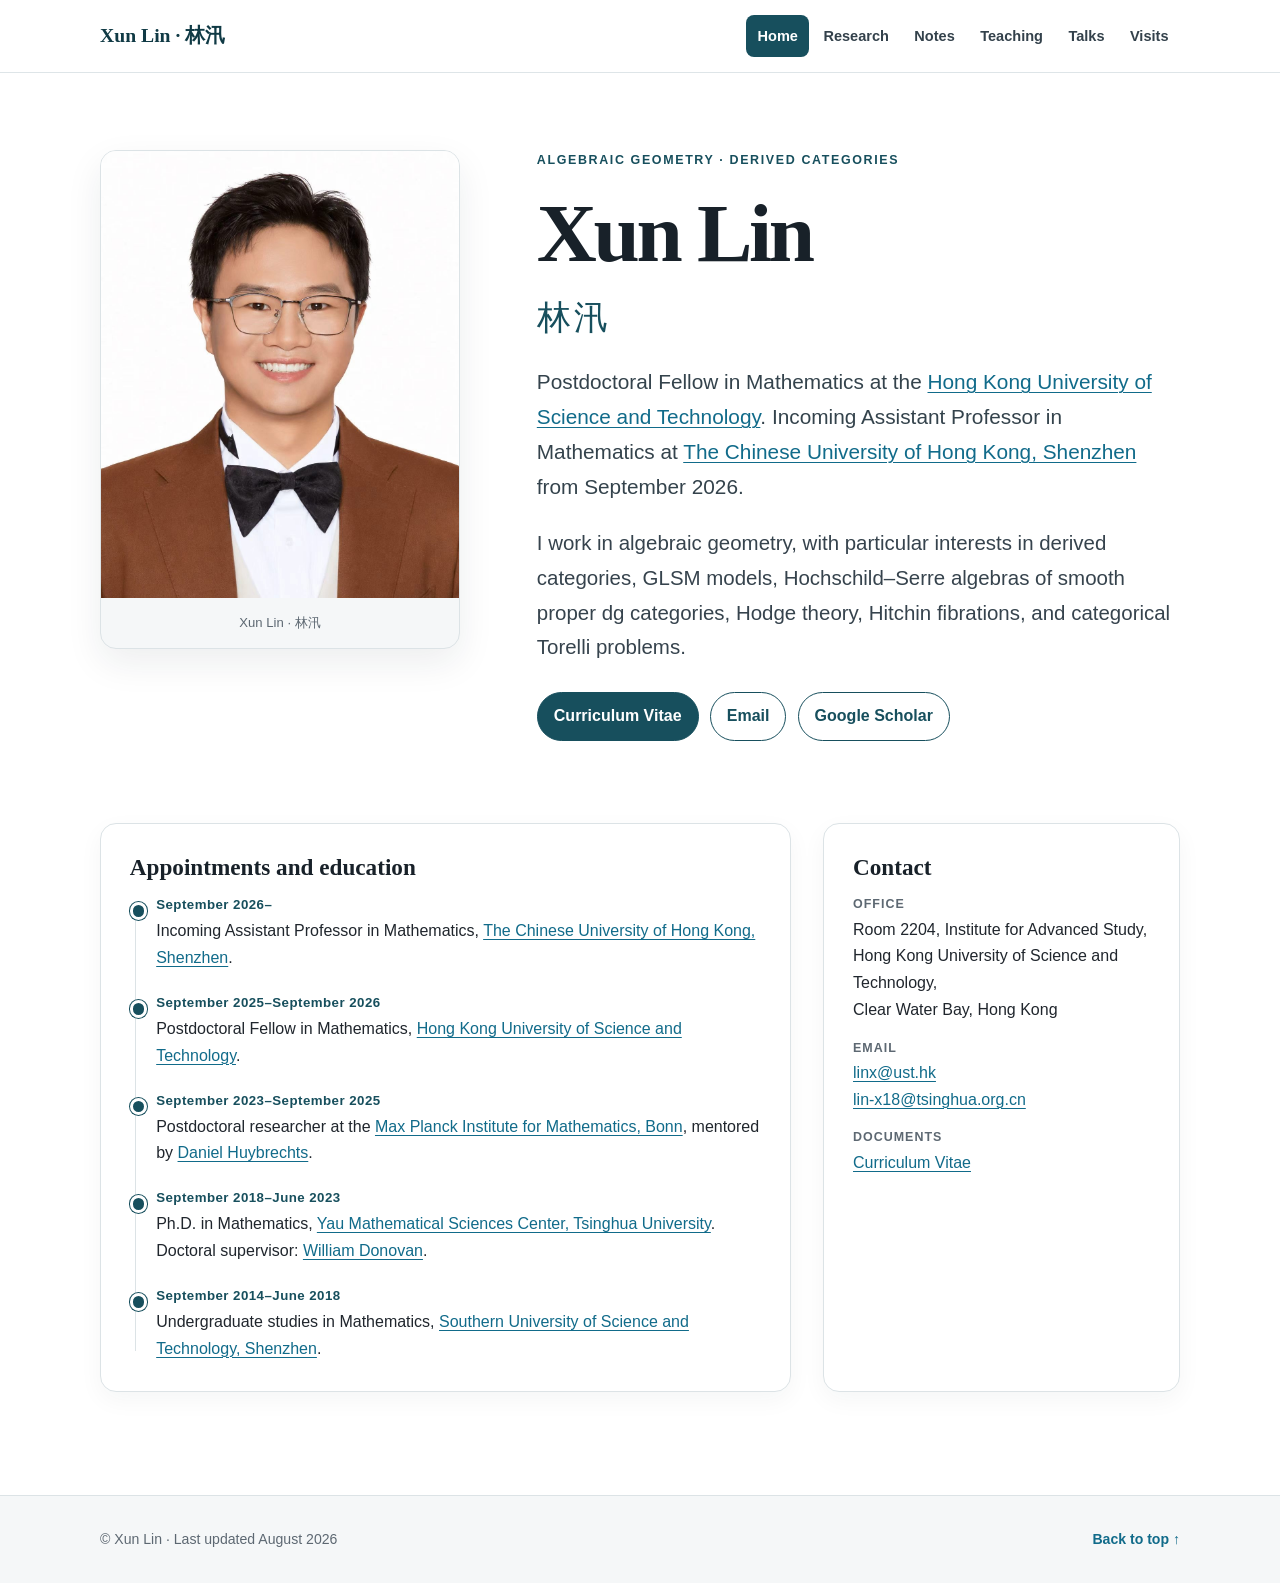
==== commit e0235b18: "Update index.html" ====
--- a/index.html
+++ b/index.html
@@ -29,7 +29,7 @@
 <section aria-labelledby="home-title" class="section hero" id="home">
 <div class="hero-grid">
 <figure class="portrait-frame">
-<img alt="Portrait of Xun Lin" src="IMG_0484.jpeg"/>
+<img alt="Portrait of Xun Lin" src="262.jpeg"/>
 <figcaption class="portrait-caption">Xun Lin · 林汛</figcaption>
 </figure>
 <div>
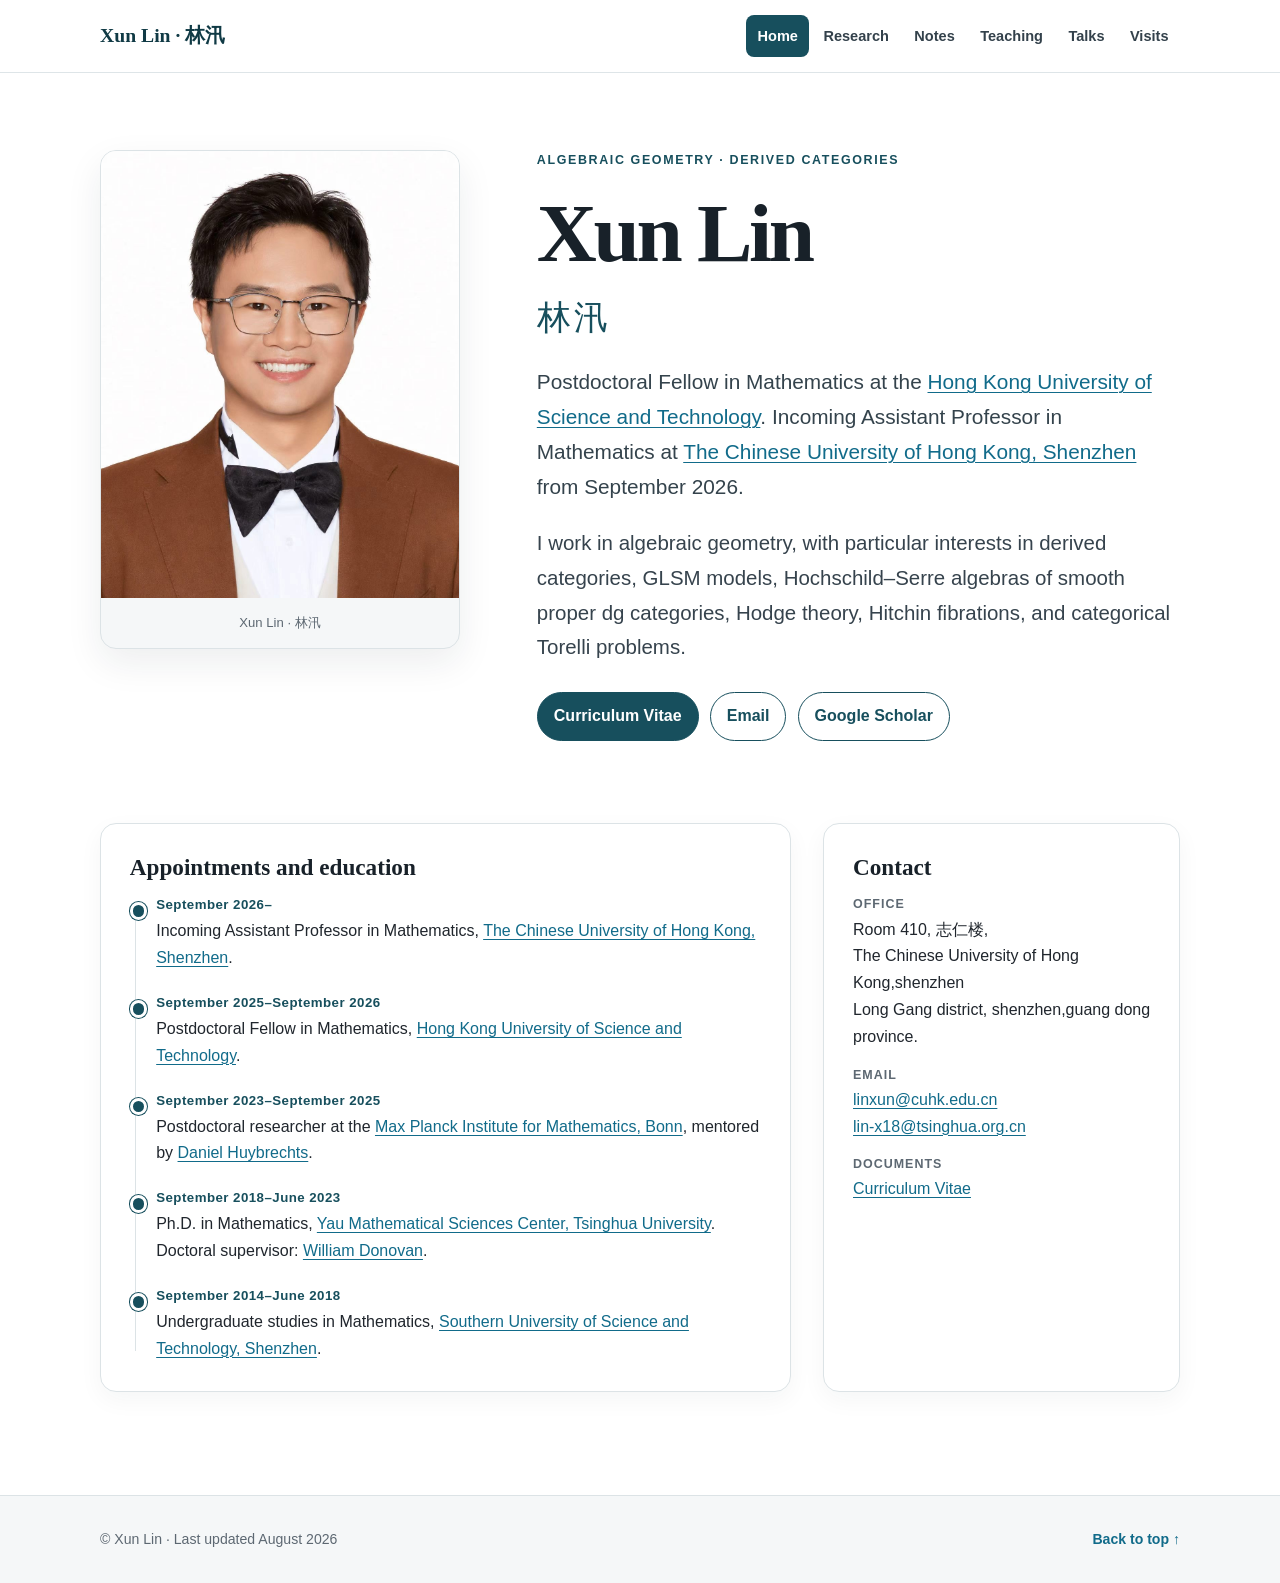
==== commit 53b99052: "Update index.html" ====
--- a/index.html
+++ b/index.html
@@ -50,7 +50,7 @@
           </p>
 <div aria-label="Profile links" class="button-row">
 <a class="button" href="Xun_Lin_CV.pdf">Curriculum Vitae</a>
-<a class="button secondary" href="mailto:linx@ust.hk">Email</a>
+<a class="button secondary" href="mailto:linxun@cuhk.edu.cn">Email</a>
 <a class="button secondary" href="https://scholar.google.com/citations?hl=en&amp;user=3kG7PDwAAAAJ" rel="noopener noreferrer" target="_blank">Google Scholar</a>
 </div>
 </div>
@@ -98,13 +98,13 @@
 <ul class="contact-list">
 <li>
 <span class="contact-label">Office</span>
-                Room 2204, Institute for Advanced Study,<br/>
-                Hong Kong University of Science and Technology,<br/>
-                Clear Water Bay, Hong Kong
+                Room 410, 志仁楼,<br/>
+               The Chinese University of Hong Kong,shenzhen<br/>
+                Long Gang district, shenzhen,guang dong province.
               </li>
 <li>
 <span class="contact-label">Email</span>
-<a href="mailto:linx@ust.hk">linx@ust.hk</a><br/>
+<a href="mailto:linx@ust.hk">linxun@cuhk.edu.cn</a><br/>
 <a href="mailto:lin-x18@tsinghua.org.cn">lin-x18@tsinghua.org.cn</a>
 </li>
 <li>
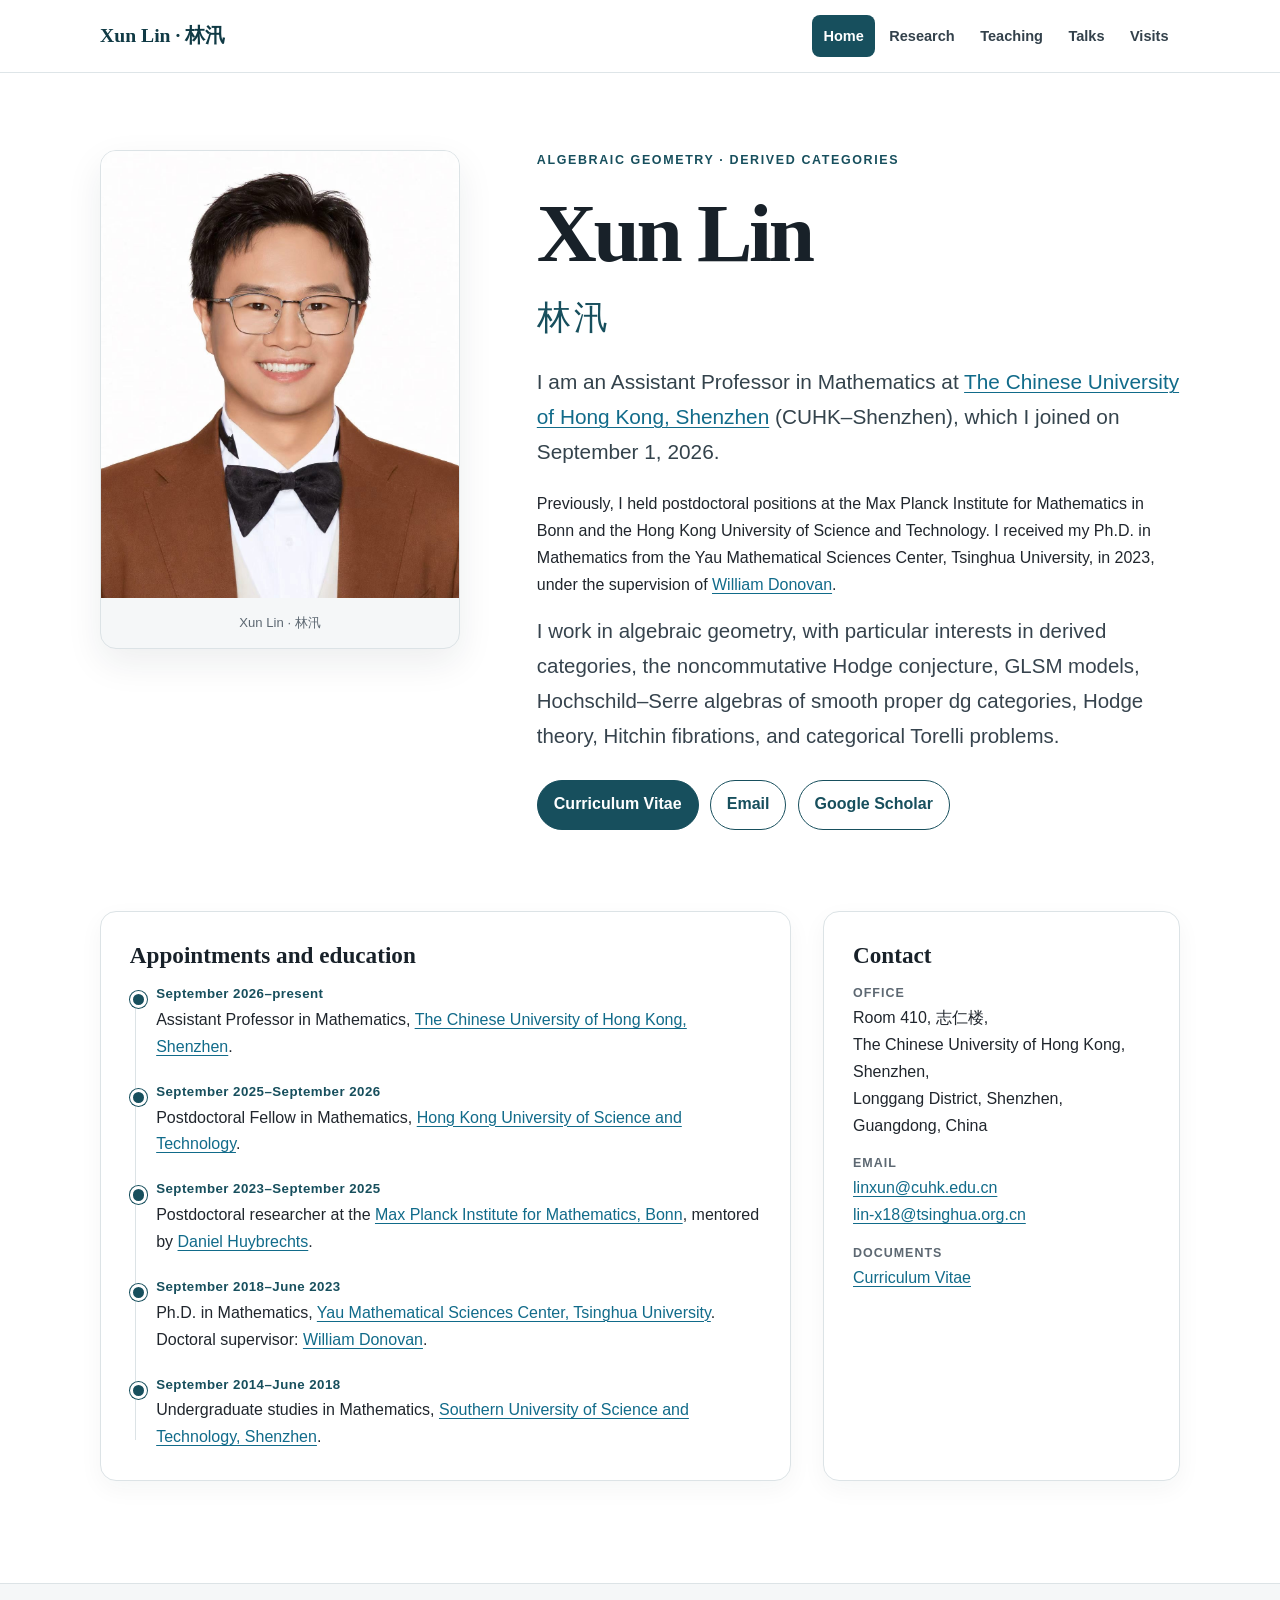
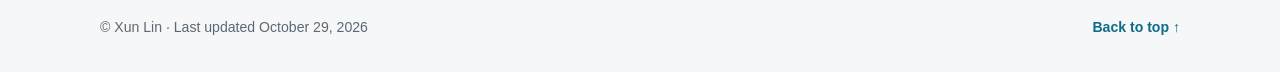
==== commit 88b6c053: "Add files via upload" ====
--- a/index.html
+++ b/index.html
@@ -4,7 +4,7 @@
 <head>
 <meta charset="utf-8"/>
 <meta content="width=device-width, initial-scale=1" name="viewport"/>
-<meta content="Xun Lin — algebraic geometry, derived categories, Hochschild–Serre algebras, Hodge theory, and categorical Torelli problems." name="description"/>
+<meta content="Xun Lin — Assistant Professor in Mathematics at The Chinese University of Hong Kong, Shenzhen. Research in algebraic geometry, derived categories, noncommutative Hodge theory, and categorical Torelli problems." name="description"/>
 <meta content="F8Zy3hkiEHh2p5oVhIkmR-7hVDAzdDINQNg4zfOXUcc" name="google-site-verification"/>
 <meta content="#174f5d" name="theme-color"/>
 <title>Xun Lin | 林汛</title>
@@ -18,7 +18,6 @@
 <nav aria-label="Primary navigation" class="site-nav">
 <a aria-current="page" href="index.html">Home</a>
 <a href="research.html">Research</a>
-<a href="notes.html">Notes</a>
 <a href="teaching.html">Teaching</a>
 <a href="talks.html">Talks</a>
 <a href="visits.html">Visits</a>
@@ -37,15 +36,20 @@
 <h1 id="home-title">Xun Lin</h1>
 <div class="chinese-name" lang="zh-Hans">林汛</div>
 <p class="position-line">
-            Postdoctoral Fellow in Mathematics at the
-            <a href="https://hkust.edu.hk/" rel="noopener noreferrer" target="_blank">Hong Kong University of Science and Technology</a>.
-            Incoming Assistant Professor in Mathematics at
+            I am an Assistant Professor in Mathematics at
             <a href="https://www.cuhk.edu.cn/en" rel="noopener noreferrer" target="_blank">The Chinese University of Hong Kong, Shenzhen</a>
-            from September 2026.
+            (CUHK–Shenzhen), which I joined on September 1, 2026.
+          </p>
+<p>
+            Previously, I held postdoctoral positions at the Max Planck Institute for Mathematics
+            in Bonn and the Hong Kong University of Science and Technology. I received my Ph.D.
+            in Mathematics from the Yau Mathematical Sciences Center, Tsinghua University,
+            in 2023, under the supervision of
+            <a href="https://w-donovan.github.io/research.html" rel="noopener noreferrer" target="_blank">William Donovan</a>.
           </p>
 <p class="lead">
             I work in algebraic geometry, with particular interests in derived categories,
-            GLSM models, Hochschild–Serre algebras of smooth proper dg categories,
+            the noncommutative Hodge conjecture, GLSM models, Hochschild–Serre algebras of smooth proper dg categories,
             Hodge theory, Hitchin fibrations, and categorical Torelli problems.
           </p>
 <div aria-label="Profile links" class="button-row">
@@ -61,8 +65,8 @@
 <h3 id="appointments-title">Appointments and education</h3>
 <ol class="timeline">
 <li>
-<time datetime="2026-09">September 2026–</time>
-                Incoming Assistant Professor in Mathematics,
+<time datetime="2026-09-01">September 2026–present</time>
+                Assistant Professor in Mathematics,
                 <a href="https://www.cuhk.edu.cn/en" rel="noopener noreferrer" target="_blank">The Chinese University of Hong Kong, Shenzhen</a>.
               </li>
 <li>
@@ -98,13 +102,13 @@
 <ul class="contact-list">
 <li>
 <span class="contact-label">Office</span>
-                Room 410, 志仁楼,<br/>
-               The Chinese University of Hong Kong,shenzhen<br/>
-                Long Gang district, shenzhen,guang dong province.
+                Room 410, <span lang="zh-Hans">志仁楼</span>,<br/>
+                The Chinese University of Hong Kong, Shenzhen,<br/>
+                Longgang District, Shenzhen, Guangdong, China
               </li>
 <li>
 <span class="contact-label">Email</span>
-<a href="mailto:linx@ust.hk">linxun@cuhk.edu.cn</a><br/>
+<a href="mailto:linxun@cuhk.edu.cn">linxun@cuhk.edu.cn</a><br/>
 <a href="mailto:lin-x18@tsinghua.org.cn">lin-x18@tsinghua.org.cn</a>
 </li>
 <li>
@@ -119,7 +123,7 @@
 </main>
 <footer class="site-footer">
 <div class="footer-shell">
-<span>© Xun Lin · Last updated <time datetime="2026-08">August 2026</time></span>
+<span>© Xun Lin · Last updated <time datetime="2026-10-29">October 29, 2026</time></span>
 <a class="back-to-top" href="#top">Back to top ↑</a>
 </div>
 </footer>
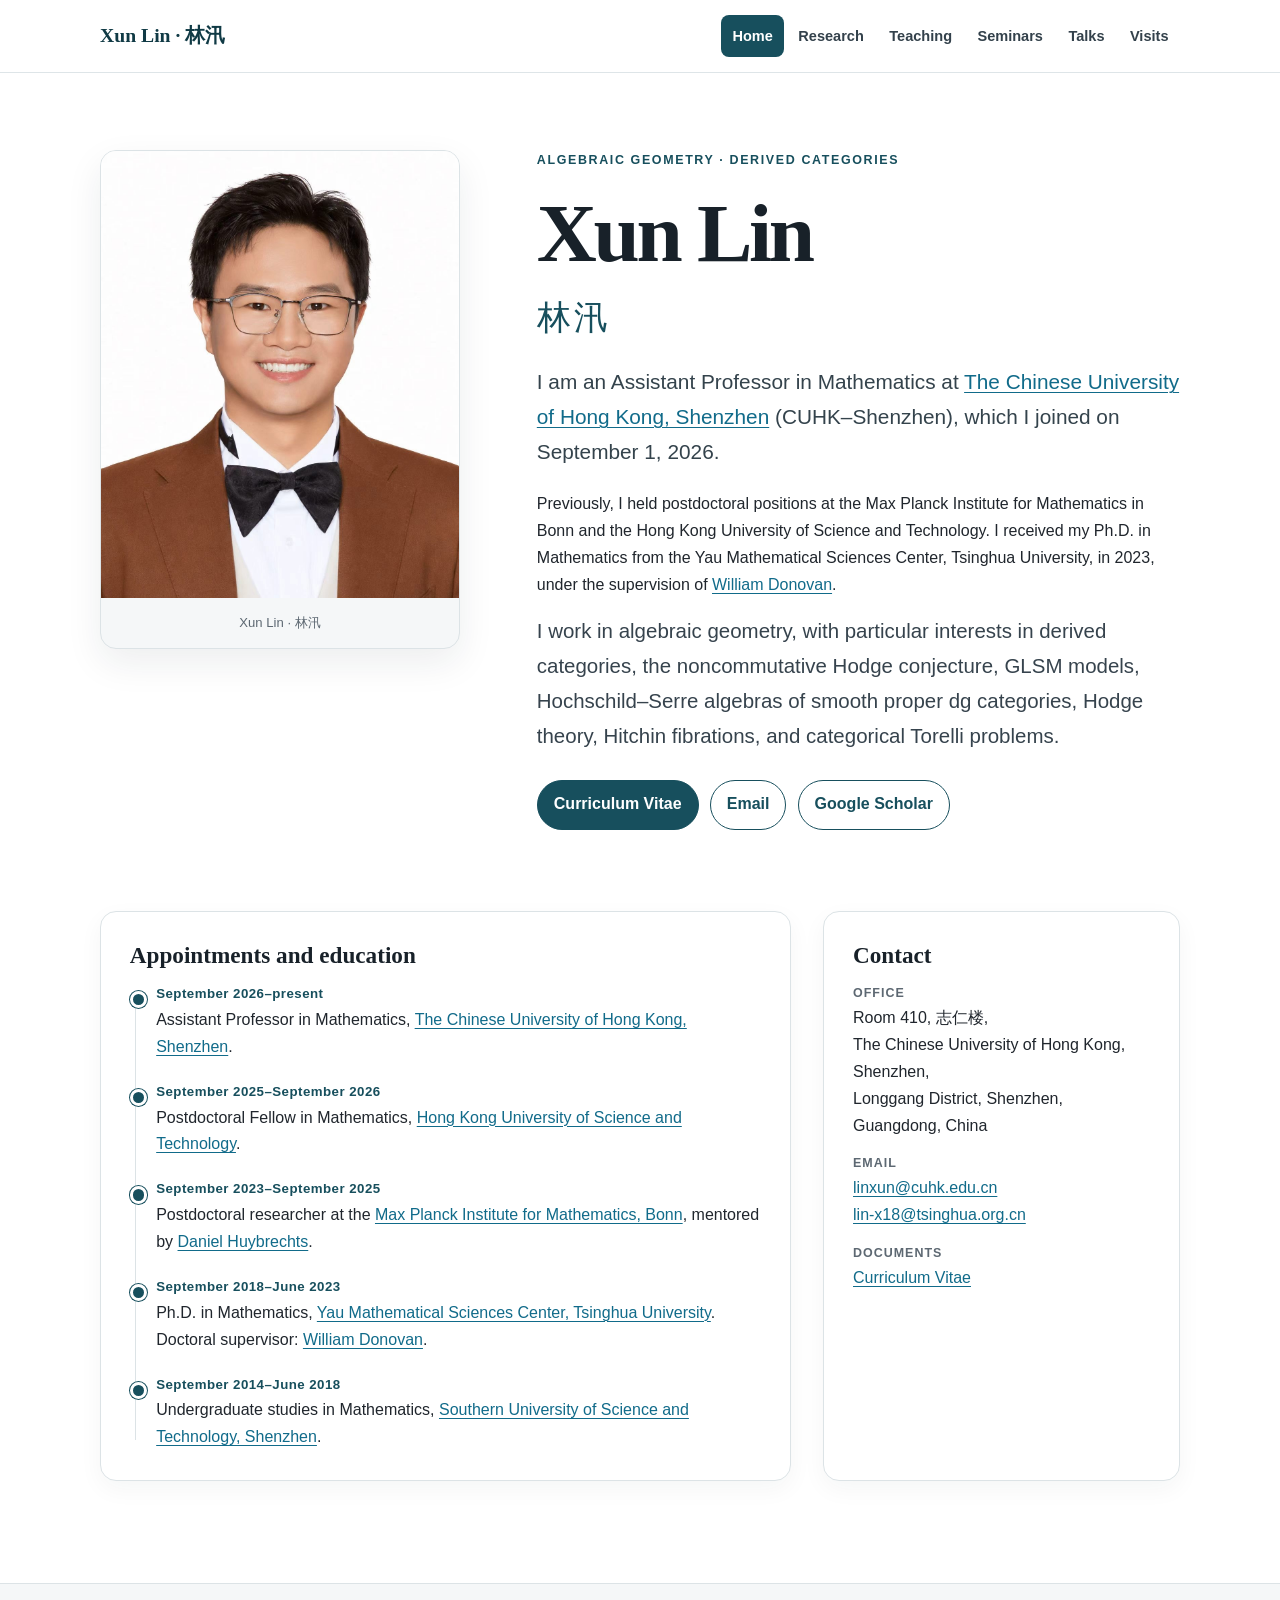
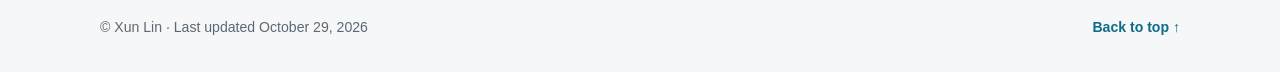
==== commit b6ef1179: "Add files via upload" ====
--- a/index.html
+++ b/index.html
@@ -19,6 +19,7 @@
 <a aria-current="page" href="index.html">Home</a>
 <a href="research.html">Research</a>
 <a href="teaching.html">Teaching</a>
+        <a href="seminars.html">Seminars</a>
 <a href="talks.html">Talks</a>
 <a href="visits.html">Visits</a>
 </nav>
